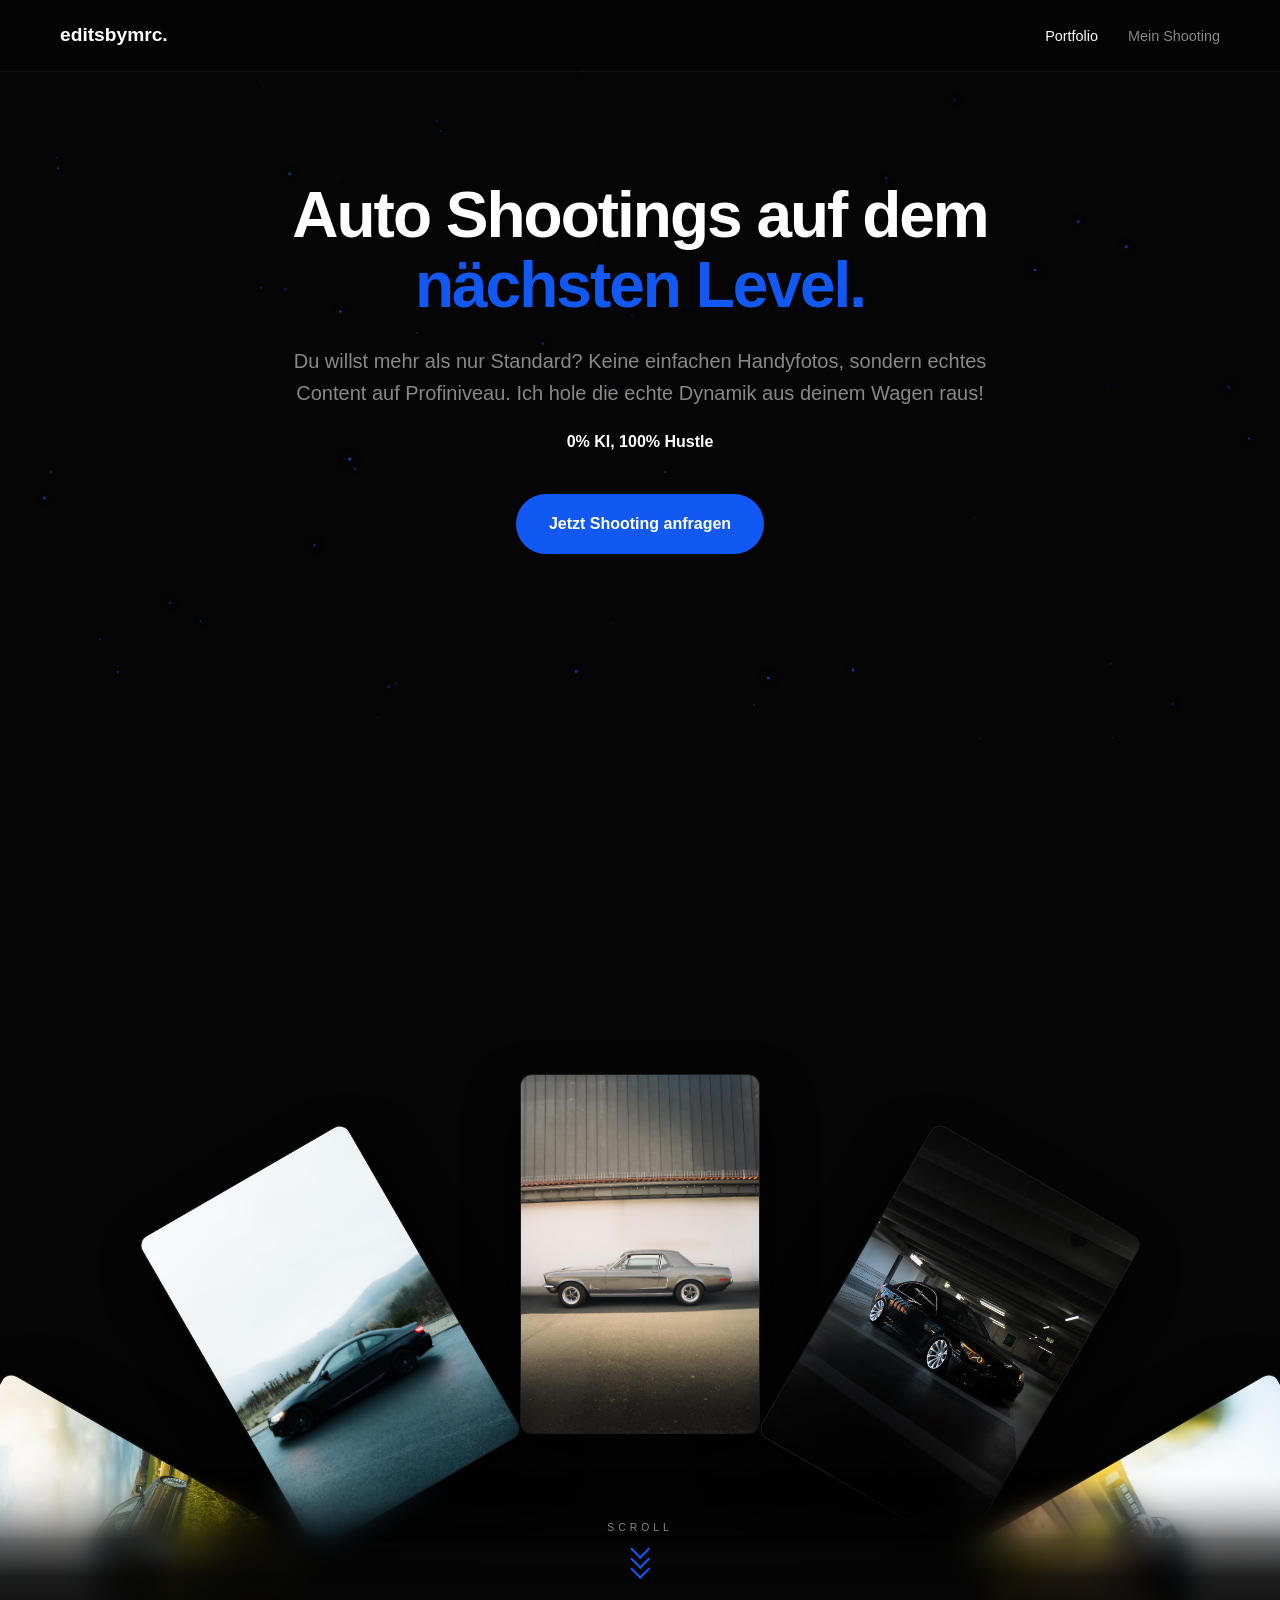
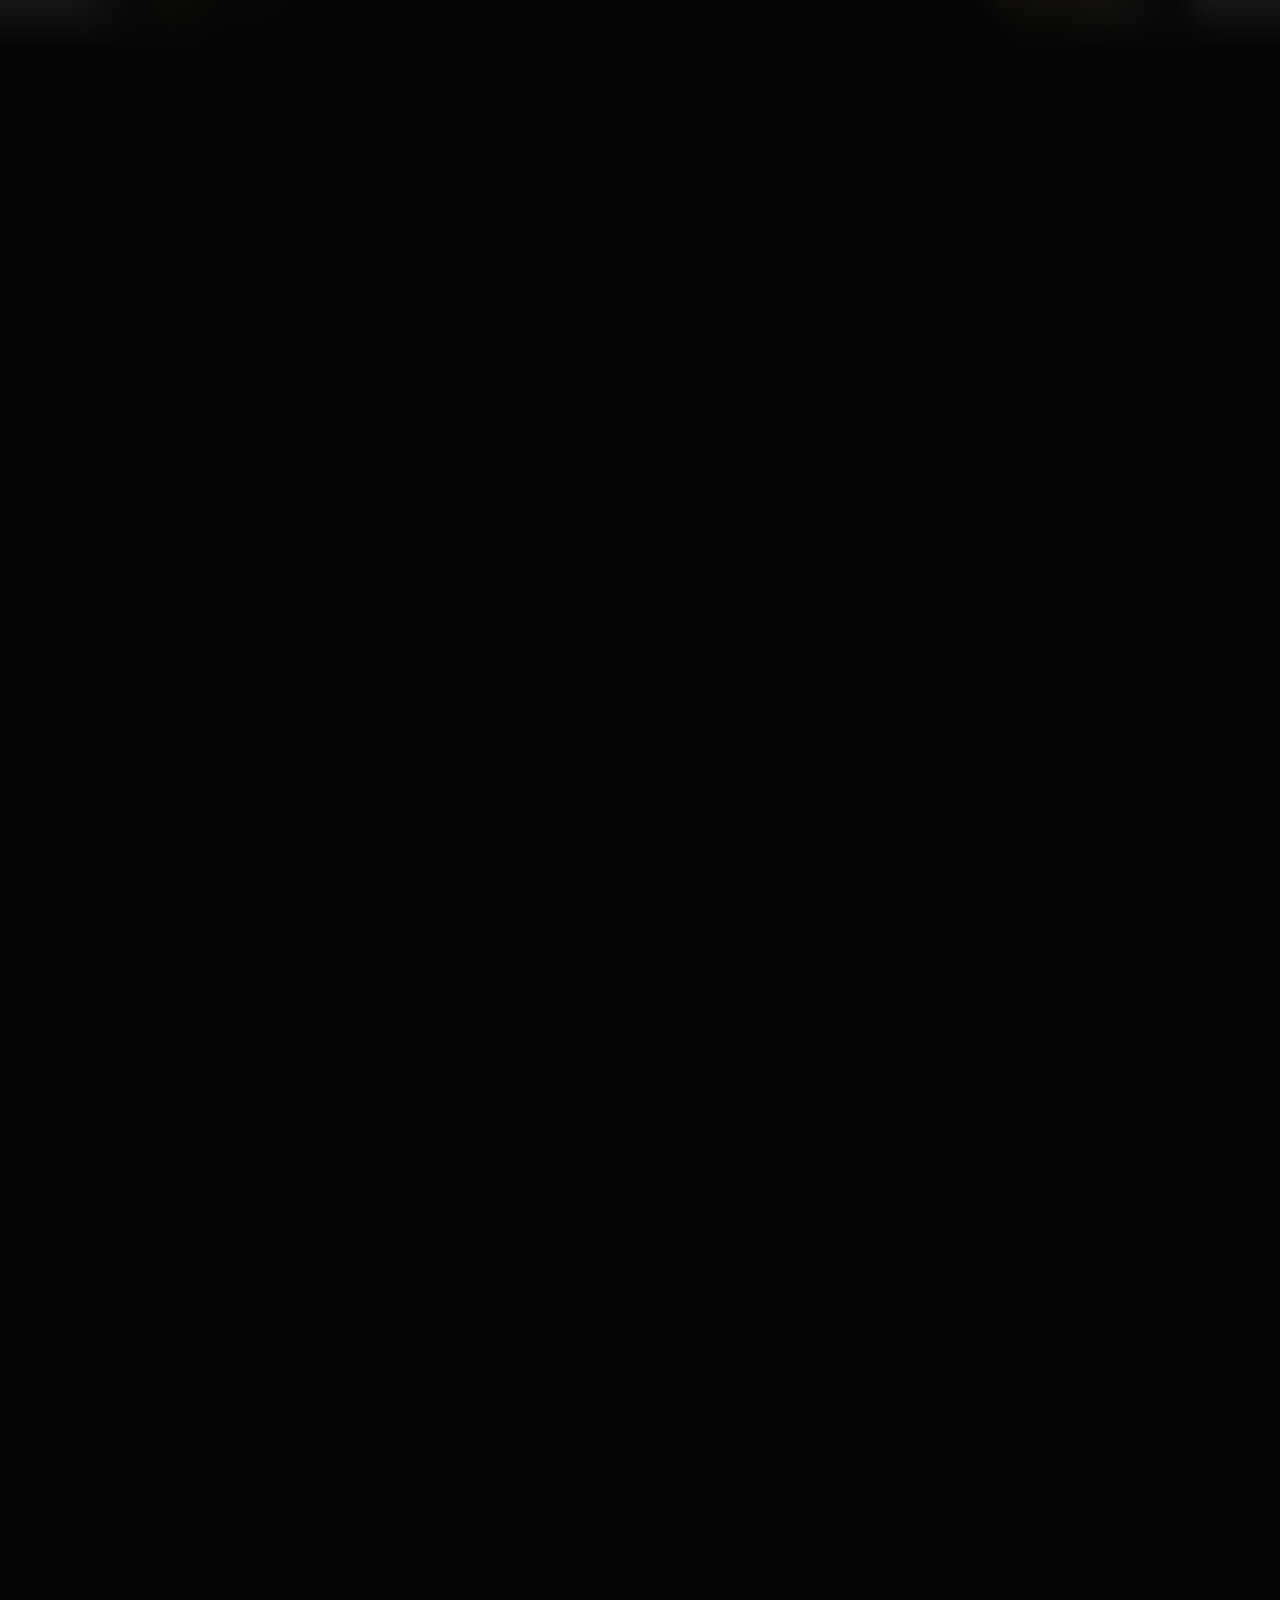
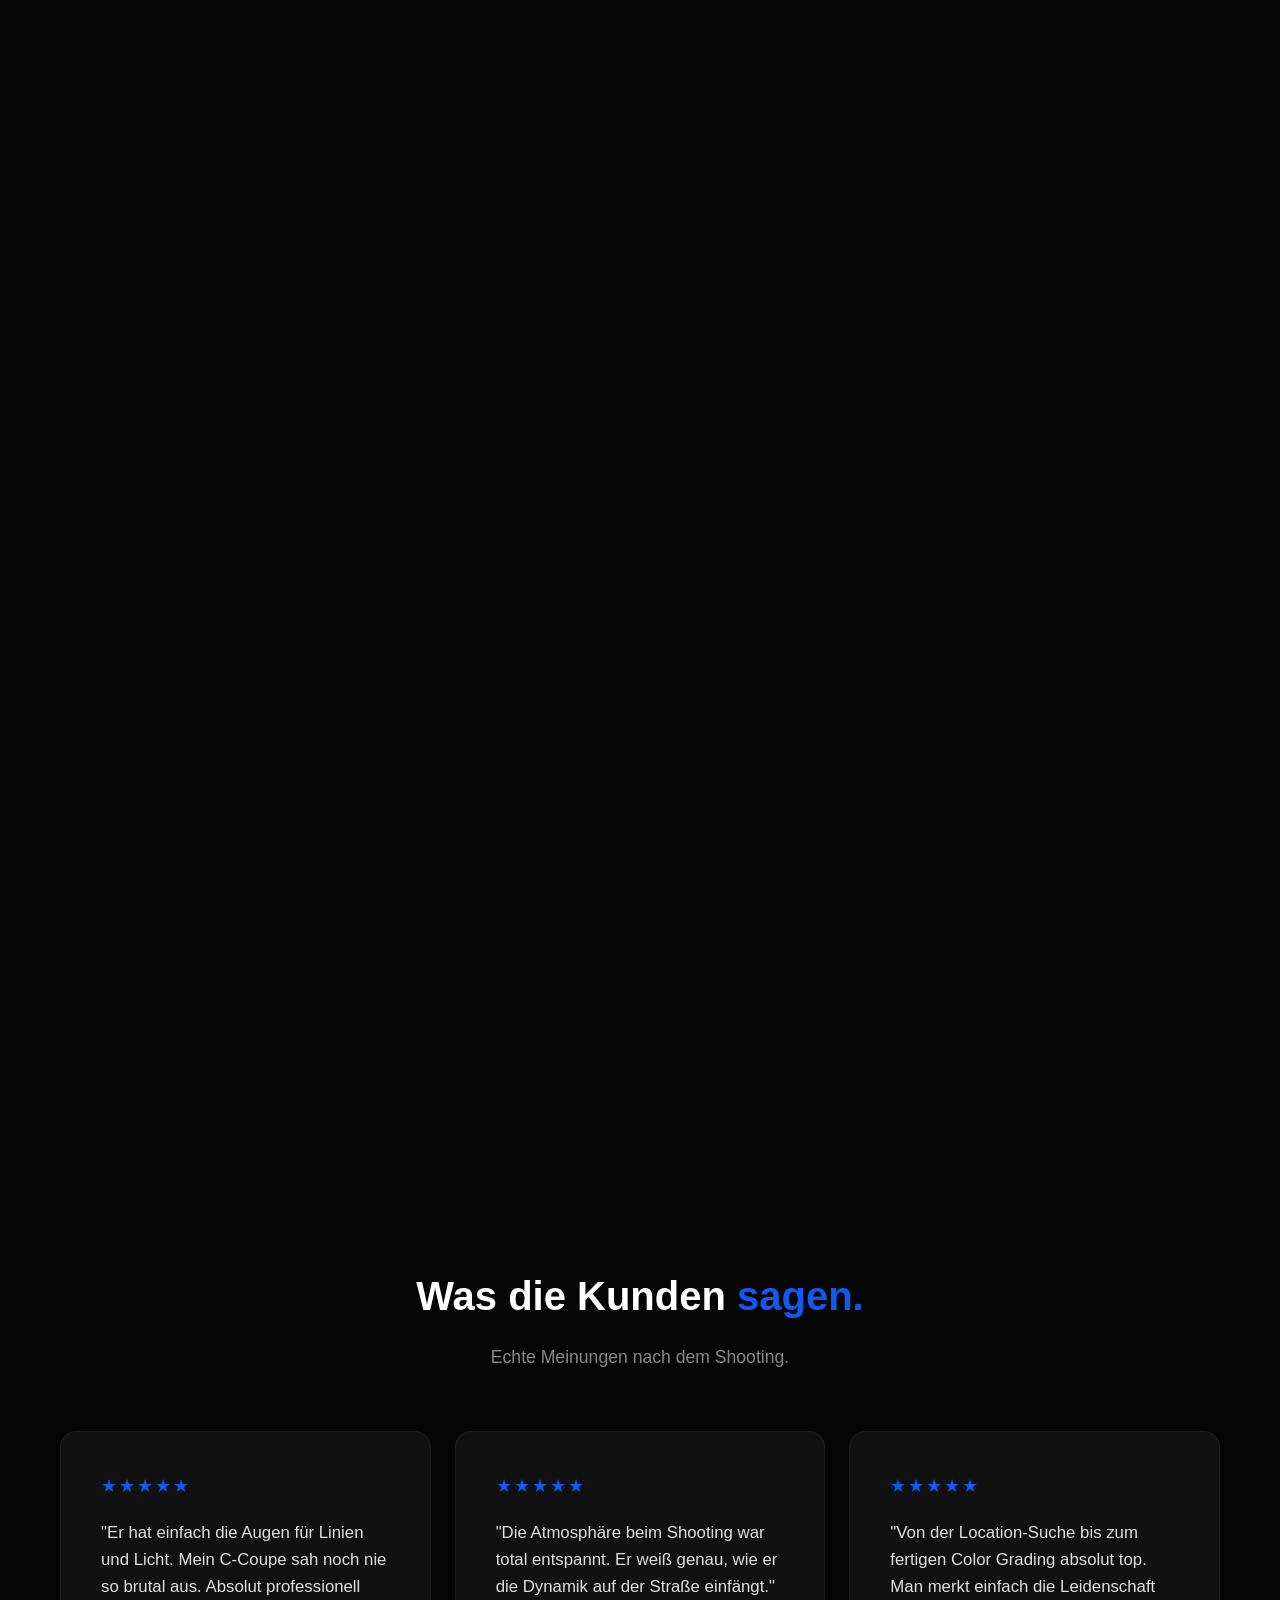
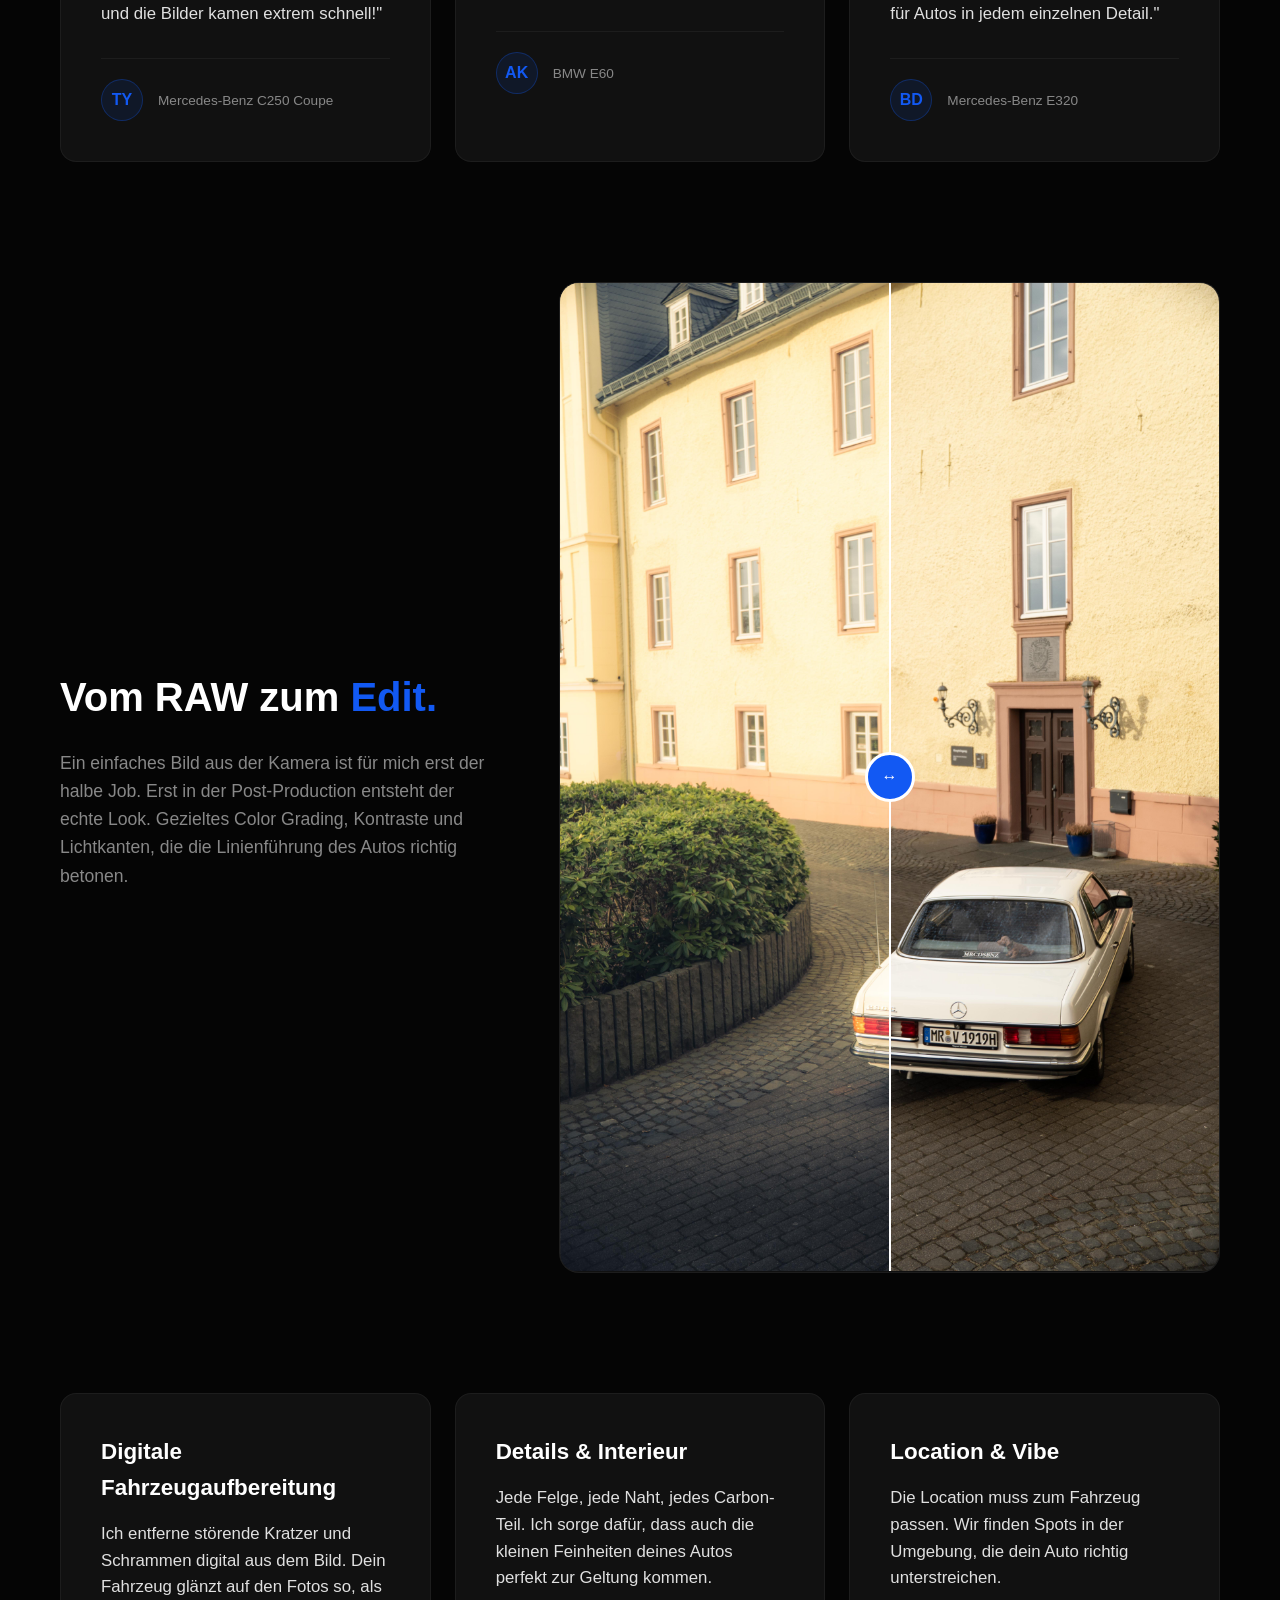
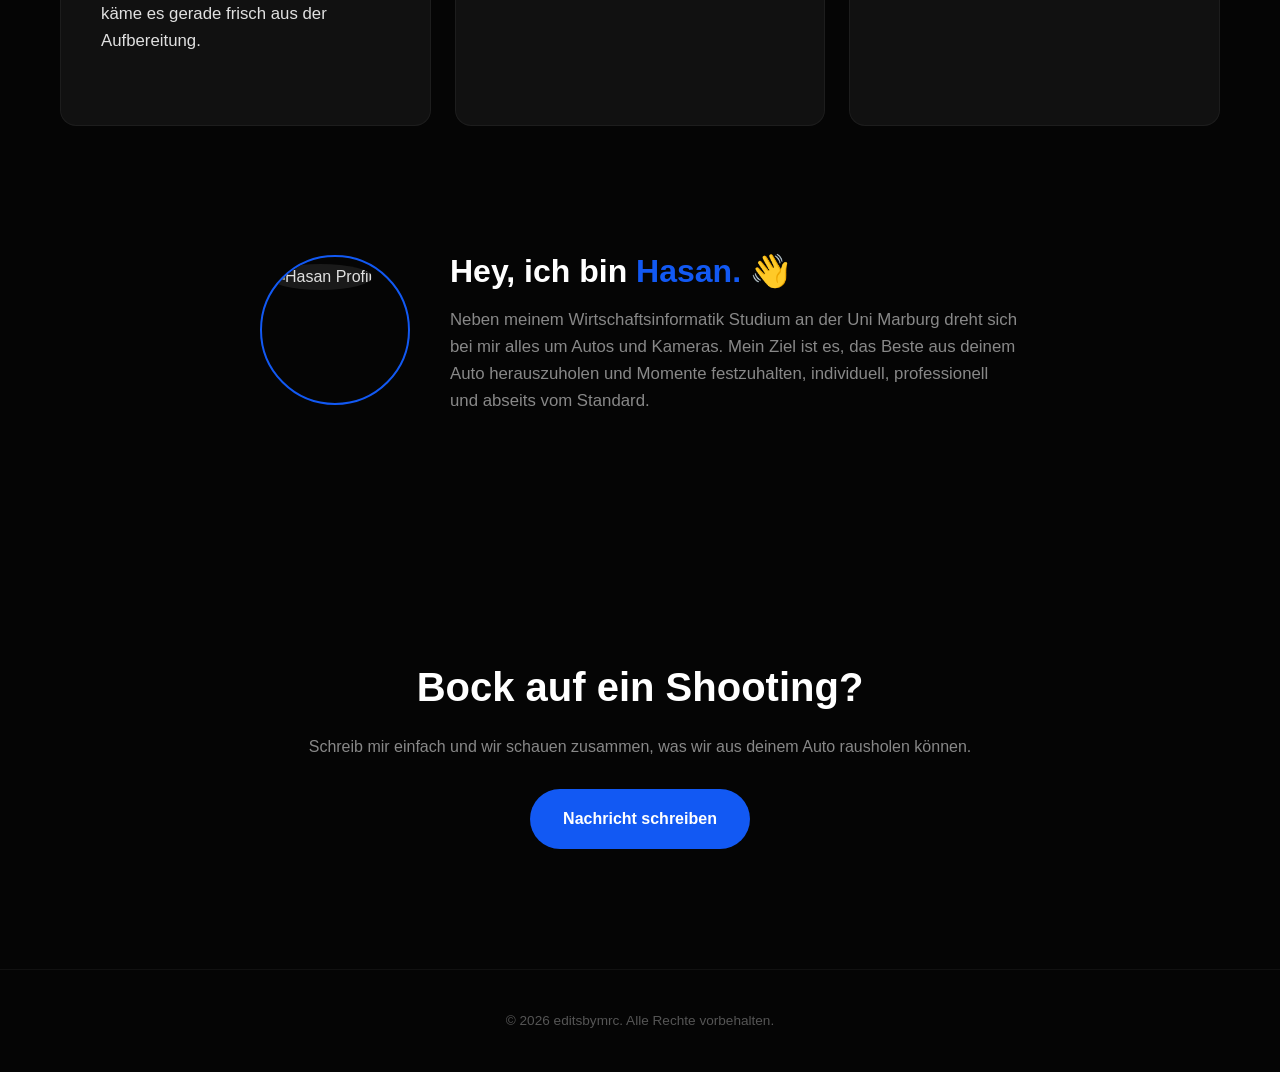
==== index.html @ c342ebf0 "Kleinere Verbesserungen im Index und erste grosse schritte im Privaten shooting" ====
<!DOCTYPE html>
<html lang="de">
<head>
    <meta charset="UTF-8">
    <meta name="viewport" content="width=device-width, initial-scale=1.0, maximum-scale=1.0, user-scalable=no">
    <title>editsbymrc. | Premium Auto Shootings</title>
    <link rel="stylesheet" href="css/style.css?v=2.2">
</head>

<body oncontextmenu="return false;">

<canvas id="particle-canvas"></canvas>

<header class="glass-nav">
    <div class="nav-container">
        <div class="logo">
            <h1>editsbymrc.</h1>
        </div>
        <nav>
            <ul>
                <li><a href="index.html" class="active">Portfolio</a></li>
                <li><a href="galerie.html">Mein Shooting</a></li>
            </ul>
        </nav>
    </div>
</header>

<main>
    <section class="hero framer-reveal">
        <h1 class="blur-reveal">Auto Shootings auf dem <span class="accent-text">nächsten Level.</span></h1>
        <p>Du willst mehr als nur Standard? Keine einfachen Handyfotos, sondern echtes Content auf Profiniveau. Ich hole die echte Dynamik aus deinem Wagen raus!</p>
        <span class="text-glow-pulse">0% KI, 100% Hustle</span>
        <div class="hero-buttons">
            <a href="mailto:hasanmeric2204@gmail.com" class="btn-primary">Jetzt Shooting anfragen</a>
        </div>
    </section>

    <section class="wheel-section">

        <div class="mobile-gallery-arrows">
            <button class="arrow-btn" id="scrollLeft" aria-label="Vorheriges Bild">&#10094;</button>
            <button class="arrow-btn" id="scrollRight" aria-label="Nächstes Bild">&#10095;</button>
        </div>

        <div class="wheel-sticky">

            <div class="scroll-indicator-arrows">
                <span class="scroll-text">Scroll</span>
                <div class="arrow-container">
                    <div class="scroll-arrow"></div>
                    <div class="scroll-arrow"></div>
                    <div class="scroll-arrow"></div>
                </div>
            </div>

            <div class="wheel-container" id="scroll-wheel">
                <div class="wheel-item" style="--i: 0;">
                    <div class="img-wrapper ratio-2-3"><img src="assets/img/DSC02975.jpg" alt="Bild 1"></div>
                </div>
                <div class="wheel-item" style="--i: 1;">
                    <div class="img-wrapper ratio-2-3"><img src="assets/img/IMG_2415.JPG" alt="Bild 2"></div>
                </div>
                <div class="wheel-item" style="--i: 2;">
                    <div class="img-wrapper ratio-2-3"><img src="assets/img/IMG_2416.JPG" alt="Bild 3"></div>
                </div>
                <div class="wheel-item" style="--i: 3;">
                    <div class="img-wrapper ratio-2-3"><img src="assets/img/IMG_2417.JPG" alt="Bild 4"></div>
                </div>
                <div class="wheel-item" style="--i: 4;">
                    <div class="img-wrapper ratio-2-3"><img src="assets/img/IMG_2420.JPG" alt="Bild 5"></div>
                </div>
                <div class="wheel-item" style="--i: 5;">
                    <div class="img-wrapper ratio-2-3"><img src="assets/img/IMG_2422.JPG" alt="Bild 6"></div>
                </div>

                <div class="wheel-item" style="--i: 6;">
                    <div class="img-wrapper ratio-2-3"><img src="assets/img/DSC01147.jpg" alt="Bild 7"></div>
                </div>
                <div class="wheel-item" style="--i: 7;">
                    <div class="img-wrapper ratio-2-3"><img src="assets/img/IMG_2415.JPG" alt="Bild 8"></div>
                </div>
                <div class="wheel-item" style="--i: 8;">
                    <div class="img-wrapper ratio-2-3"><img src="assets/img/IMG_2416.JPG" alt="Bild 9"></div>
                </div>
                <div class="wheel-item" style="--i: 9;">
                    <div class="img-wrapper ratio-2-3"><img src="assets/img/IMG_2417.JPG" alt="Bild 10"></div>
                </div>
                <div class="wheel-item" style="--i: 10;">
                    <div class="img-wrapper ratio-2-3"><img src="assets/img/IMG_2420.JPG" alt="Bild 11"></div>
                </div>
                <div class="wheel-item" style="--i: 11;">
                    <div class="img-wrapper ratio-2-3"><img src="assets/img/IMG_2422.JPG" alt="Bild 12"></div>
                </div>
            </div>

            <div class="wheel-blur-overlay"></div>

        </div>
    </section>

    <section class="testimonials-section">
        <div class="testimonials-container">
            <div class="testimonials-header framer-reveal">
                <h2>Was die Kunden <span class="accent-text">sagen.</span></h2>
                <p>Echte Meinungen nach dem Shooting.</p>
            </div>
            <div class="testimonials-grid">
                <div class="testimonial-card framer-reveal">
                    <div class="testimonial-stars">★★★★★</div>
                    <p class="testimonial-text">"Er hat einfach die Augen für Linien und Licht. Mein C-Coupe sah noch nie so brutal aus. Absolut professionell und die Bilder kamen extrem schnell!"</p>
                    <div class="testimonial-client">
                        <div class="client-avatar">TY</div>
                        <div class="client-info">
                            <span class="client-car">Mercedes-Benz C250 Coupe</span>
                        </div>
                    </div>
                </div>
                <div class="testimonial-card framer-reveal" style="transition-delay: 0.1s;">
                    <div class="testimonial-stars">★★★★★</div>
                    <p class="testimonial-text">"Die Atmosphäre beim Shooting war total entspannt. Er weiß genau, wie er die Dynamik auf der Straße einfängt."</p>
                    <div class="testimonial-client">
                        <div class="client-avatar">AK</div>
                        <div class="client-info">
                            <span class="client-car">BMW E60</span>
                        </div>
                    </div>
                </div>
                <div class="testimonial-card framer-reveal" style="transition-delay: 0.2s;">
                    <div class="testimonial-stars">★★★★★</div>
                    <p class="testimonial-text">"Von der Location-Suche bis zum fertigen Color Grading absolut top. Man merkt einfach die Leidenschaft für Autos in jedem einzelnen Detail."</p>
                    <div class="testimonial-client">
                        <div class="client-avatar">BD</div>
                        <div class="client-info">
                            <span class="client-car">Mercedes-Benz E320</span>
                        </div>
                    </div>
                </div>
            </div>
        </div>
    </section>

    <section class="showcase-section">
        <div class="showcase-container">
            <div class="showcase-row framer-reveal">
                <div class="showcase-text">
                    <h3>Vom RAW zum <span class="accent-text">Edit.</span></h3>
                    <p>Ein einfaches Bild aus der Kamera ist für mich erst der halbe Job. Erst in der Post-Production entsteht der echte Look. Gezieltes Color Grading, Kontraste und Lichtkanten, die die Linienführung des Autos richtig betonen.</p>
                </div>
                <div class="showcase-slider ratio-2-3">
                    <div class="before-after-wrapper">
                        <img src="assets/img/IMG_2419.JPG" alt="Vorher RAW" class="img-raw">
                        <img src="assets/img/IMG_2418.JPG" alt="Nachher Bearbeitet" class="img-edit">
                        <input type="range" min="0" max="100" value="50" class="slider-control">
                        <div class="slider-line"></div>
                        <div class="slider-button">↔</div>
                    </div>
                </div>
            </div>
        </div>
    </section>

    <section class="services-section">
        <div class="service-card framer-reveal">
            <h3>Digitale Fahrzeugaufbereitung</h3>
            <p>Ich entferne störende Kratzer und Schrammen digital aus dem Bild. Dein Fahrzeug glänzt auf den Fotos so, als käme es gerade frisch aus der Aufbereitung.</p>
        </div>
        <div class="service-card framer-reveal">
            <h3>Details & Interieur</h3>
            <p>Jede Felge, jede Naht, jedes Carbon-Teil. Ich sorge dafür, dass auch die kleinen Feinheiten deines Autos perfekt zur Geltung kommen.</p>
        </div>
        <div class="service-card framer-reveal">
            <h3>Location & Vibe</h3>
            <p>Die Location muss zum Fahrzeug passen. Wir finden Spots in der Umgebung, die dein Auto richtig unterstreichen.</p>
        </div>
    </section>

    <section class="about-section framer-reveal">
        <div class="about-img-wrapper">
            <img src="assets/img/FullSizeRender.jpg" alt="Hasan Profil" style="background-color: #1a1a1a;">
        </div>
        <div class="about-info">
            <h2>Hey, ich bin <span class="accent-text">Hasan.</span> 👋</h2>
            <p>Neben meinem Wirtschaftsinformatik Studium an der Uni Marburg dreht sich bei mir alles um Autos und Kameras. Mein Ziel ist es, das Beste aus deinem Auto herauszuholen und Momente festzuhalten, individuell, professionell und abseits vom Standard.</p>
        </div>
    </section>

    <section class="final-cta framer-reveal">
        <h2>Bock auf ein Shooting?</h2>
        <p>Schreib mir einfach und wir schauen zusammen, was wir aus deinem Auto rausholen können.</p>
        <a href="mailto:hasanmeric2204@gmail.com" class="btn-primary">Nachricht schreiben</a>
    </section>
</main>

<!-- === NEU: LIGHTBOX OVERLAY (Sicher platziert zwischen Main und Footer) === -->
<div id="lightbox" class="lightbox">
    <span class="lightbox-close">&times;</span>
    <img class="lightbox-content" id="lightbox-img">
</div>
<!-- === ENDE LIGHTBOX === -->

<footer>
    <p>&copy; 2026 editsbymrc. Alle Rechte vorbehalten.</p>
</footer>

<script>
    document.addEventListener("DOMContentLoaded", function() {
        const observer = new IntersectionObserver((entries) => {
            entries.forEach(entry => {
                if (entry.isIntersecting) {
                    entry.target.classList.add('framer-show');
                    observer.unobserve(entry.target);
                }
            });
        }, { threshold: 0.1, rootMargin: "0px 0px -50px 0px" });

        document.querySelectorAll('.framer-reveal').forEach((el) => {
            observer.observe(el);
        });
    });
</script>

<script>
    document.addEventListener("DOMContentLoaded", function() {
        const sliders = document.querySelectorAll('.before-after-wrapper');

        sliders.forEach(wrapper => {
            const sliderControl = wrapper.querySelector('.slider-control');
            const imgEdit = wrapper.querySelector('.img-edit');
            const line = wrapper.querySelector('.slider-line');
            const button = wrapper.querySelector('.slider-button');

            sliderControl.addEventListener('input', (e) => {
                const sliderValue = e.target.value;
                imgEdit.style.clipPath = `polygon(0 0, ${sliderValue}% 0, ${sliderValue}% 100%, 0 100%)`;
                line.style.left = `${sliderValue}%`;
                button.style.left = `${sliderValue}%`;
            });
        });
    });
</script>

<script>
    document.addEventListener("DOMContentLoaded", function() {
        const blurText = document.querySelector('.blur-reveal');

        if (blurText) {
            const makeSharp = () => {
                blurText.classList.add('focused');
            };

            window.addEventListener('mousemove', makeSharp, { once: true });
            window.addEventListener('touchstart', makeSharp, { once: true });
            window.addEventListener('scroll', makeSharp, { once: true });
        }
    });
</script>

<script>
    document.addEventListener("DOMContentLoaded", function() {
        const wheelSection = document.querySelector('.wheel-section');
        const wheel = document.getElementById('scroll-wheel');

        if (wheelSection && wheel) {
            window.addEventListener('scroll', () => {
                const rect = wheelSection.getBoundingClientRect();
                const viewHeight = window.innerHeight;

                const startOffset = viewHeight * 0.5;
                const totalScroll = rect.height - viewHeight + startOffset;

                let progress = (startOffset - rect.top) / totalScroll;
                progress = Math.max(0, Math.min(1, progress));

                const angle = 0 - (progress * 120);

                wheel.style.transform = `rotate(${angle}deg)`;
            });
        }
    });
</script>

<script>
    document.addEventListener("DOMContentLoaded", function() {
        const scrollLeftBtn = document.getElementById('scrollLeft');
        const scrollRightBtn = document.getElementById('scrollRight');
        const wheelSlider = document.getElementById('scroll-wheel');

        if (scrollLeftBtn && scrollRightBtn && wheelSlider) {
            scrollLeftBtn.addEventListener('click', () => {
                wheelSlider.scrollBy({ left: -(window.innerWidth * 0.85), behavior: 'smooth' });
            });

            scrollRightBtn.addEventListener('click', () => {
                wheelSlider.scrollBy({ left: window.innerWidth * 0.85, behavior: 'smooth' });
            });
        }
    });
</script>

<script>
    // --- ANIMIERTER PARTIKEL-HINTERGRUND (ELEGANT & PULSIEREND) ---
    document.addEventListener("DOMContentLoaded", function() {
        const canvas = document.getElementById('particle-canvas');
        if (!canvas) return;
        const ctx = canvas.getContext('2d');

        let particlesArray = [];

        function setCanvasSize() {
            canvas.width = window.innerWidth;
            canvas.height = window.innerHeight;
        }
        setCanvasSize();

        class Particle {
            constructor() {
                this.x = Math.random() * canvas.width;
                this.y = Math.random() * canvas.height;
                this.size = Math.random() * 1.2 + 0.3;
                this.speedX = Math.random() * 0.3 - 0.15;
                this.speedY = Math.random() * 0.3 - 0.15;
                this.angle = Math.random() * Math.PI * 2;
                this.pulseSpeed = Math.random() * 0.015 + 0.005;
                this.opacity = 0;
            }

            update() {
                this.x += this.speedX;
                this.y += this.speedY;

                if (this.x < 0) this.x = canvas.width;
                if (this.x > canvas.width) this.x = 0;
                if (this.y < 0) this.y = canvas.height;
                if (this.y > canvas.height) this.y = 0;

                this.angle += this.pulseSpeed;
                this.opacity = (Math.sin(this.angle) * 0.35) + 0.45;
            }

            draw() {
                ctx.beginPath();
                ctx.arc(this.x, this.y, this.size, 0, Math.PI * 2);
                ctx.fillStyle = `rgba(18, 89, 243, ${this.opacity})`;
                ctx.shadowBlur = 15 * this.opacity;
                ctx.shadowColor = `rgba(18, 89, 243, ${this.opacity})`;
                ctx.fill();
            }
        }

        function init() {
            particlesArray = [];
            let numberOfParticles = (canvas.width * canvas.height) / 12000;

            for (let i = 0; i < numberOfParticles; i++) {
                particlesArray.push(new Particle());
            }
        }

        function animate() {
            ctx.clearRect(0, 0, canvas.width, canvas.height);

            for (let i = 0; i < particlesArray.length; i++) {
                particlesArray[i].update();
                particlesArray[i].draw();
            }
            requestAnimationFrame(animate);
        }

        init();
        animate();

        window.addEventListener('resize', () => {
            setCanvasSize();
            init();
        });
    });
</script>
<script>
    // --- LIGHTBOX FUNKTION ---
    document.addEventListener("DOMContentLoaded", function() {
        const lightbox = document.getElementById('lightbox');
        const lightboxImg = document.getElementById('lightbox-img');
        const closeBtn = document.querySelector('.lightbox-close');
        const galleryImages = document.querySelectorAll('.wheel-item img');

        // Klick auf ein Bild im Karussell
        galleryImages.forEach(img => {
            img.addEventListener('click', function() {
                lightboxImg.src = this.src; // Zieht sich das jeweilige Bild
                lightbox.classList.add('active'); // Öffnet das Overlay
            });
        });

        // Schließen durch Klick auf das "X"
        closeBtn.addEventListener('click', function() {
            lightbox.classList.remove('active');
        });

        // Schließen durch Klick irgendwo daneben in den Hintergrund
        lightbox.addEventListener('click', function(e) {
            if (e.target !== lightboxImg) {
                lightbox.classList.remove('active');
            }
        });
    });
</script>
</body>
</html>
---- css/style.css ----
/* =========================================
   EDITSBYMRC - MASTER CSS (CLEAN & FIXED)
   ========================================= */

/* =========================================
   PARTIKEL HINTERGRUND FIX
   ========================================= */
#particle-canvas {
    position: fixed !important;
    top: 0 !important;
    left: 0 !important;
    width: 100vw !important;
    height: 100vh !important;
    z-index: -999 !important;
    pointer-events: none !important;
    display: block !important;
    margin: 0 !important;
    padding: 0 !important;
}

/* --- OVERFLOW-FIX (Rettet das Sticky-Scroll-Rad) --- */
html {
    width: 100vw;
    max-width: 100%;
}

body {
    background-color: #050505;
    color: #e0e0e0;
    line-height: 1.6;
    overflow-x: hidden;
}

/* --- RESET & BASIS --- */
* {
    margin: 0;
    padding: 0;
    box-sizing: border-box;
    font-family: -apple-system, BlinkMacSystemFont, "Segoe UI", Roboto, Helvetica, Arial, sans-serif;
}

/* --- BILDERSCHUTZ --- */
img {
    -webkit-touch-callout: none;
    -webkit-user-select: none;
    -moz-user-select: none;
    -ms-user-select: none;
    user-select: none;
    -webkit-user-drag: none;
    pointer-events: auto;
}

/* --- HILFSKLASSEN --- */
.ratio-2-3 { aspect-ratio: 2 / 3; }
.ratio-3-2 { aspect-ratio: 3 / 2; }

/* --- NAVIGATION --- */
.glass-nav {
    position: fixed;
    top: 0;
    width: 100%;
    background: rgba(5, 5, 5, 0.7);
    backdrop-filter: blur(16px);
    -webkit-backdrop-filter: blur(16px);
    border-bottom: 1px solid rgba(255, 255, 255, 0.05);
    z-index: 1000;
}

.nav-container {
    max-width: 1200px;
    margin: 0 auto;
    padding: 20px;
    display: flex;
    justify-content: space-between;
    align-items: center;
}

.logo h1 { font-size: 1.2rem; font-weight: 700; color: #fff; }
nav ul { list-style: none; display: flex; gap: 30px; }
nav a { color: #888; text-decoration: none; font-size: 0.9rem; font-weight: 500; transition: color 0.3s ease; }
nav a:hover, nav a.active { color: #fff; }

/* --- HERO SECTION --- */
.hero {
    padding: 180px 20px 100px 20px;
    text-align: center;
    max-width: 800px;
    margin: 0 auto;
}

.hero h1 { font-size: 4rem; font-weight: 800; letter-spacing: -2px; line-height: 1.1; margin-bottom: 24px; color: #ffffff; }
.accent-text { color: #1259f3; }
.hero p { font-size: 1.25rem; color: #888; margin-bottom: 20px; }

/* --- TEXT ANIMATION: BREATHING GLOW --- */
.text-glow-pulse {
    display: block;
    margin-bottom: 40px;
    color: #ffffff;
    font-weight: bold;
    animation: neonPulse 5.0s ease-in-out infinite alternate;
}

@keyframes neonPulse {
    from { text-shadow: 0 0 19px #1259F3, 0 0 38px #1259F3; }
    to { text-shadow: 0 0 75px #1259F3, 0 0 113px #1259F3; }
}

/* --- BUTTON VARIANTE 2: RADAR PULSE --- */
.btn-primary {
    display: inline-block;
    background-color: #1259f3;
    color: #ffffff;
    padding: 16px 32px;
    border-radius: 30px;
    text-decoration: none;
    font-weight: 600;
    font-size: 1rem;
    transition: all 0.3s cubic-bezier(0.16, 1, 0.3, 1);
    border: 1px solid transparent;
    animation: buttonPulse 2s infinite;
}

.btn-primary:hover {
    background-color: #0d46c4;
    transform: translateY(-3px);
    animation: none;
    box-shadow: 0 10px 30px rgba(18, 89, 243, 0.6);
}

@keyframes buttonPulse {
    0% { box-shadow: 0 0 0 0 rgba(18, 89, 243, 0.7); }
    70% { box-shadow: 0 0 0 15px rgba(18, 89, 243, 0); }
    100% { box-shadow: 0 0 0 0 rgba(18, 89, 243, 0); }
}

/* --- CINEMATIC BLUR REVEAL --- */
.blur-reveal {
    filter: blur(12px);
    opacity: 0.7;
    transition: filter 1.5s cubic-bezier(0.16, 1, 0.3, 1), opacity 1.5s ease;
    cursor: pointer;
}
.blur-reveal.focused { filter: blur(0px); opacity: 1; }

/* =========================================
   SCROLL-WHEEL GALERIE (Desktop)
   ========================================= */
.wheel-section { height: 400vh; margin-top: 10vh; position: relative; }

/* Die Hintergrundfarbe ist wieder #050505, damit es exakt wie vorher aussieht */
.wheel-sticky { position: sticky; top: 0; height: 100vh; width: 100%; overflow: hidden; background-color: #050505; }
.wheel-container {
    position: absolute; bottom: -68vw; left: 50%; width: 100vw; height: 100vw;
    margin-left: -50vw; border-radius: 50%; transition: transform 0.1s linear;
}

.wheel-item {
    position: absolute; top: -160px; left: 50%; width: 240px; margin-left: -120px;
    transform-origin: center calc(50vw + 160px); transform: rotate(calc(var(--i) * 30deg));
}

.wheel-item .img-wrapper {
    border-radius: 12px; overflow: hidden; border: 1px solid rgba(255, 255, 255, 0.05);
    background: #111; box-shadow: 0 25px 50px rgba(0,0,0,0.7); transition: transform 0.4s ease;
    width: 100%;
    aspect-ratio: 2 / 3;
}

.wheel-item img { width: 100%; height: 100%; object-fit: cover; display: block; }
.wheel-item:hover .img-wrapper { transform: scale(1.05) translateY(-15px); border-color: #1259f3; }

.wheel-blur-overlay {
    position: absolute; bottom: -5px; left: 0; width: 100%; height: 20vh;
    background: linear-gradient(to bottom, rgba(5,5,5,0) 0%, rgba(5,5,5,0.9) 60%, rgba(5,5,5,1) 100%);
    backdrop-filter: blur(12px); -webkit-backdrop-filter: blur(12px);
    mask-image: linear-gradient(to bottom, rgba(0,0,0,0) 0%, rgba(0,0,0,1) 40%);
    -webkit-mask-image: -webkit-linear-gradient(top, rgba(0,0,0,0) 0%, rgba(0,0,0,1) 40%);
    z-index: 10; pointer-events: none;
}

/* --- SCROLL INDIKATOR: ATMENDE BLAUE PFEILE --- */
.scroll-indicator-arrows {
    position: absolute;
    bottom: 8vh;
    left: 50%;
    transform: translateX(-50%);
    z-index: 20;
    display: flex;
    flex-direction: column;
    align-items: center;
    pointer-events: none;
}

.scroll-indicator-arrows .scroll-text {
    color: #888;
    font-size: 0.65rem;
    letter-spacing: 4px;
    text-transform: uppercase;
    margin-bottom: 5px;
}

.scroll-indicator-arrows .arrow-container {
    display: flex;
    flex-direction: column;
    align-items: center;
}

/* Die blauen Pfeilspitzen */
.scroll-arrow {
    width: 14px;
    height: 14px;
    border-right: 2px solid #1259f3;
    border-bottom: 2px solid #1259f3;
    transform: rotate(45deg);
    margin-bottom: -4px;
    animation: arrowPulse 1.5s infinite;
}

/* Lässt sie nacheinander wie einen Wasserfall aufleuchten */
.scroll-arrow:nth-child(1) { animation-delay: 0s; }
.scroll-arrow:nth-child(2) { animation-delay: 0.15s; }
.scroll-arrow:nth-child(3) { animation-delay: 0.3s; }

@keyframes arrowPulse {
    0% { opacity: 0; transform: rotate(45deg) translate(-5px, -5px); }
    50% { opacity: 1; filter: drop-shadow(0 0 8px #1259f3); } /* Der blaue Glow */
    100% { opacity: 0; transform: rotate(45deg) translate(5px, 5px); }
}

/* PFEILE FÜR DESKTOP VERSTECKEN */
.mobile-gallery-arrows { display: none; }

/* --- KUNDENBEWERTUNGEN & SERVICES --- */
.testimonials-section, .showcase-section, .services-section { max-width: 1200px; margin: 120px auto; padding: 0 20px; }
.testimonials-header { text-align: center; margin-bottom: 60px; }
.testimonials-header h2 { font-size: 2.5rem; color: #fff; margin-bottom: 15px; }
.testimonials-header p { color: #888; font-size: 1.1rem; }
.testimonials-grid, .services-section { display: grid; grid-template-columns: repeat(3, 1fr); gap: 24px; }
.testimonial-card, .service-card { background: #111; border: 1px solid rgba(255, 255, 255, 0.05); border-radius: 16px; padding: 40px; transition: all 0.4s ease; }
.testimonial-card:hover, .service-card:hover { border-color: #1259f3; transform: translateY(-5px); }
.testimonial-stars { color: #1259f3; font-size: 1.1rem; margin-bottom: 20px; letter-spacing: 2px; }
.testimonial-text, .service-card p { color: #e0e0e0; font-size: 1.05rem; line-height: 1.6; margin-bottom: 30px; }
.service-card h3 { color: #fff; font-size: 1.4rem; margin-bottom: 15px; }
.testimonial-client { display: flex; align-items: center; gap: 15px; border-top: 1px solid rgba(255, 255, 255, 0.05); padding-top: 20px; }
.client-avatar { width: 42px; height: 42px; background: rgba(18, 89, 243, 0.1); border: 1px solid rgba(18, 89, 243, 0.3); color: #1259f3; border-radius: 50%; display: flex; align-items: center; justify-content: center; font-weight: 700; }
.client-info { display: flex; flex-direction: column; }
.client-name { color: #fff; font-weight: 600; font-size: 0.95rem; }
.client-car { color: #888; font-size: 0.85rem; margin-top: 2px; }

/* =========================================
   FIX FÜR DEN SLIDER
   ========================================= */
.showcase-row { display: flex; align-items: center; gap: 60px; }
.showcase-row:nth-child(even) { flex-direction: row-reverse; }
.showcase-text { flex: 1; }
.showcase-text h3 { font-size: 2.5rem; margin-bottom: 20px; color: #fff; }
.showcase-text p { color: #888; font-size: 1.1rem; }

.showcase-slider {
    flex: 1.5; position: relative; border-radius: 20px; overflow: hidden;
    background: #111; border: 1px solid rgba(255, 255, 255, 0.05);
    height: auto;
}

.before-after-wrapper { position: relative; width: 100%; height: auto; }

.img-raw {
    position: relative;
    display: block;
    width: 100%;
    height: auto;
    pointer-events: none;
}

.img-edit {
    position: absolute; top: 0; left: 0; width: 100%; height: 100%;
    object-fit: cover; pointer-events: none; z-index: 2;
    clip-path: polygon(0 0, 50% 0, 50% 100%, 0 100%);
}

.slider-control { position: absolute; top: 0; left: 0; width: 100%; height: 100%; z-index: 10; opacity: 0; cursor: ew-resize; }
.slider-line { position: absolute; top: 0; left: 50%; width: 2px; height: 100%; background: white; z-index: 3; transform: translateX(-50%); }
.slider-button { position: absolute; top: 50%; left: 50%; width: 50px; height: 50px; background: #1259f3; border-radius: 50%; display: flex; justify-content: center; align-items: center; z-index: 4; transform: translate(-50%, -50%); border: 3px solid white; color: white; font-weight: bold; animation: buttonPulse 3s infinite}

/* --- ABOUT & FINAL CTA --- */
.about-section { display: flex; align-items: center; max-width: 800px; margin: 120px auto; gap: 40px; padding: 0 20px; }
.about-img-wrapper { width: 150px; height: 150px; border-radius: 50%; border: 2px solid #1259f3; overflow: hidden; flex-shrink: 0; padding: 7px; background-color: #050505; }
.about-img-wrapper img { width: 100%; height: 100%; object-fit: cover; border-radius: 50%; }
.about-info h2 { font-size: 2rem; color: #fff; margin-bottom: 10px; }
.about-info p { color: #888; font-size: 1.05rem; }

.final-cta {
    text-align: center;
    padding: 120px 20px;
    background: transparent;
}
.final-cta h2 { font-size: 2.5rem; color: #fff; margin-bottom: 15px; }
.final-cta p { color: #888; margin-bottom: 30px; }

footer { padding: 40px; text-align: center; border-top: 1px solid rgba(255, 255, 255, 0.05); color: #555; font-size: 0.85rem; }

/* =========================================
   KUNDEN-GALERIE (Für die privaten Seiten)
   ========================================= */
.client-hero {
    padding: 160px 20px 80px 20px;
    text-align: center;
    max-width: 800px;
    margin: 0 auto;
}

.client-hero h1 {
    font-size: 3.5rem;
    font-weight: 800;
    letter-spacing: -1px;
    line-height: 1.1;
    margin-bottom: 15px;
    color: #ffffff;
}

.client-hero p {
    font-size: 1.1rem;
    color: #888;
}

.client-gallery-grid {
    max-width: 1400px;
    margin: 0 auto 100px auto;
    padding: 0 20px;
    display: grid;
    /* Macht das Raster automatisch responsiv! */
    grid-template-columns: repeat(auto-fill, minmax(320px, 1fr));
    gap: 20px;
}

.client-gallery-grid .gallery-item {
    width: 100%;
    border-radius: 12px;
    overflow: hidden;
    background: #111;
    border: 1px solid rgba(255, 255, 255, 0.05);
    cursor: pointer;
    transition: transform 0.4s ease, box-shadow 0.4s ease, border-color 0.4s ease;
}

.client-gallery-grid .gallery-item img {
    width: 100%;
    height: 100%;
    object-fit: cover;
    display: block;
    aspect-ratio: 3 / 2; /* Einheitliches Querformat für alle Bilder */
    transition: transform 0.5s ease;
}

.client-gallery-grid .gallery-item:hover {
    transform: translateY(-5px);
    box-shadow: 0 15px 35px rgba(0,0,0,0.6);
    border-color: #1259f3;
}

.client-gallery-grid .gallery-item:hover img {
    transform: scale(1.03);
}

.download-cta-section {
    max-width: 800px;
    margin: 0 auto 100px auto;
    padding: 60px 30px;
    text-align: center;
    background: rgba(17, 17, 17, 0.7);
    backdrop-filter: blur(10px);
    -webkit-backdrop-filter: blur(10px);
    border-radius: 16px;
    border: 1px solid rgba(255, 255, 255, 0.05);
    box-shadow: 0 20px 40px rgba(0,0,0,0.5);
}

/* =========================================
   RESPONSIVE (Mobil - Premium App Vibe)
   ========================================= */
@media (max-width: 900px) {
    .nav-container { flex-direction: column; gap: 15px; padding: 15px; }
    nav ul { gap: 20px; }
    .hero { padding: 140px 20px 60px 20px; }
    .hero h1 { font-size: 2.2rem; }
    .hero p { font-size: 1rem; margin-bottom: 30px; }

    /* === Horizontal Swipe Carousel fürs Handy === */
    .wheel-blur-overlay { display: none; }
    .wheel-section { height: auto; padding: 40px 0; margin: 40px 0; overflow: hidden; position: relative; }
    .wheel-sticky { position: relative; height: auto; overflow: visible; background-color: transparent; }

    .wheel-container {
        position: relative; width: 100%; height: auto; bottom: auto; left: auto; margin: 0;
        transform: none !important; border: none; display: flex; flex-direction: row; gap: 15px;
        overflow-x: auto; scroll-snap-type: x mandatory; padding: 0 20px;
        -webkit-overflow-scrolling: touch; scrollbar-width: none; scroll-behavior: smooth;
    }
    .wheel-container::-webkit-scrollbar { display: none; }

    /* === BILDER-FIX FÜR MOBILE === */
    .wheel-item {
        position: relative !important;
        width: 85%;
        max-width: 320px !important;
        flex-shrink: 0;
        left: auto !important;
        margin: 0 !important;
        top: 0 !important;
        padding: 0 !important;
        transform: none !important;
        scroll-snap-align: center;
        vertical-align: top;
        display: block;
    }

    .wheel-container { border-radius: 0 !important; clip-path: none !important; }

    .wheel-item .img-wrapper, .wheel-item img {
        border-radius: 16px !important;
        border: 1px solid rgba(255, 255, 255, 0.05) !important;
        box-shadow: 0 10px 30px rgba(0,0,0,0.5) !important;
        aspect-ratio: 2 / 3;
        height: auto !important;
    }

    .wheel-section, .wheel-sticky, .wheel-container { overflow: visible !important; overflow-x: auto !important; }

    /* === PFEIL-NAVIGATION === */
    .mobile-gallery-arrows {
        display: flex; justify-content: space-between; position: absolute; top: 50%; left: 0;
        width: 100%; transform: translateY(-50%); z-index: 50; pointer-events: none; padding: 0 10px;
    }
    .arrow-btn {
        pointer-events: auto; background: rgba(18, 89, 243, 0.85); color: white; border: none;
        width: 45px; height: 45px; border-radius: 50%; font-size: 1.5rem; display: flex;
        align-items: center; justify-content: center; box-shadow: 0 4px 15px rgba(0,0,0,0.6);
        transition: transform 0.2s ease, background 0.2s ease; backdrop-filter: blur(5px); -webkit-backdrop-filter: blur(5px);
    }
    .arrow-btn:active { transform: scale(0.9); background: #0d46c4; }

    /* NEU: Scroll-Pfeile auf dem Handy verstecken */
    .scroll-indicator-arrows { display: none !important; }

    /* === FIX FÜR BEWERTUNGEN & SERVICES === */
    .testimonials-grid, .services-section { display: flex !important; flex-direction: column !important; width: 100% !important; gap: 20px !important; padding: 0 !important; }
    .testimonial-card, .service-card { width: 100% !important; max-width: 100vw !important; padding: 30px 25px !important; margin: 0 !important; box-sizing: border-box !important; }
    .testimonials-section, .showcase-section, .about-section { width: 100% !important; max-width: 100vw !important; padding: 0 20px !important; margin-left: auto !important; margin-right: auto !important; box-sizing: border-box !important; overflow-x: hidden !important; }
    .testimonial-client { flex-wrap: wrap !important; }
} /* <--- HIER ENDET DER HANDY-BEREICH! ALLES DANACH GILT WIEDER FÜR ALLE! ---> */

/* =========================================
   LIGHTBOX (Bilder groß anzeigen)
   ========================================= */
.lightbox {
    display: none;
    position: fixed;
    z-index: 2000;
    top: 0;
    left: 0;
    width: 100vw;
    height: 100vh;
    background-color: rgba(5, 5, 5, 0.95);
    backdrop-filter: blur(10px);
    -webkit-backdrop-filter: blur(10px);
    justify-content: center;
    align-items: center;
}

.lightbox.active {
    display: flex;
}

.lightbox-content {
    max-width: 90%;
    max-height: 90vh;
    border-radius: 8px;
    box-shadow: 0 0 50px rgba(0,0,0,0.8);
    object-fit: contain;
    animation: zoomIn 0.3s ease;
}

.lightbox-close {
    position: absolute;
    top: 30px;
    right: 40px;
    color: #888;
    font-size: 45px;
    font-weight: 300;
    cursor: pointer;
    transition: color 0.3s;
}

.lightbox-close:hover {
    color: #1259f3;
}

@keyframes zoomIn {
    from { transform: scale(0.95); opacity: 0; }
    to { transform: scale(1); opacity: 1; }
}

/* Zeigt dem User in der Galerie, dass er klicken kann */
.wheel-item img {
    cursor: pointer;
}
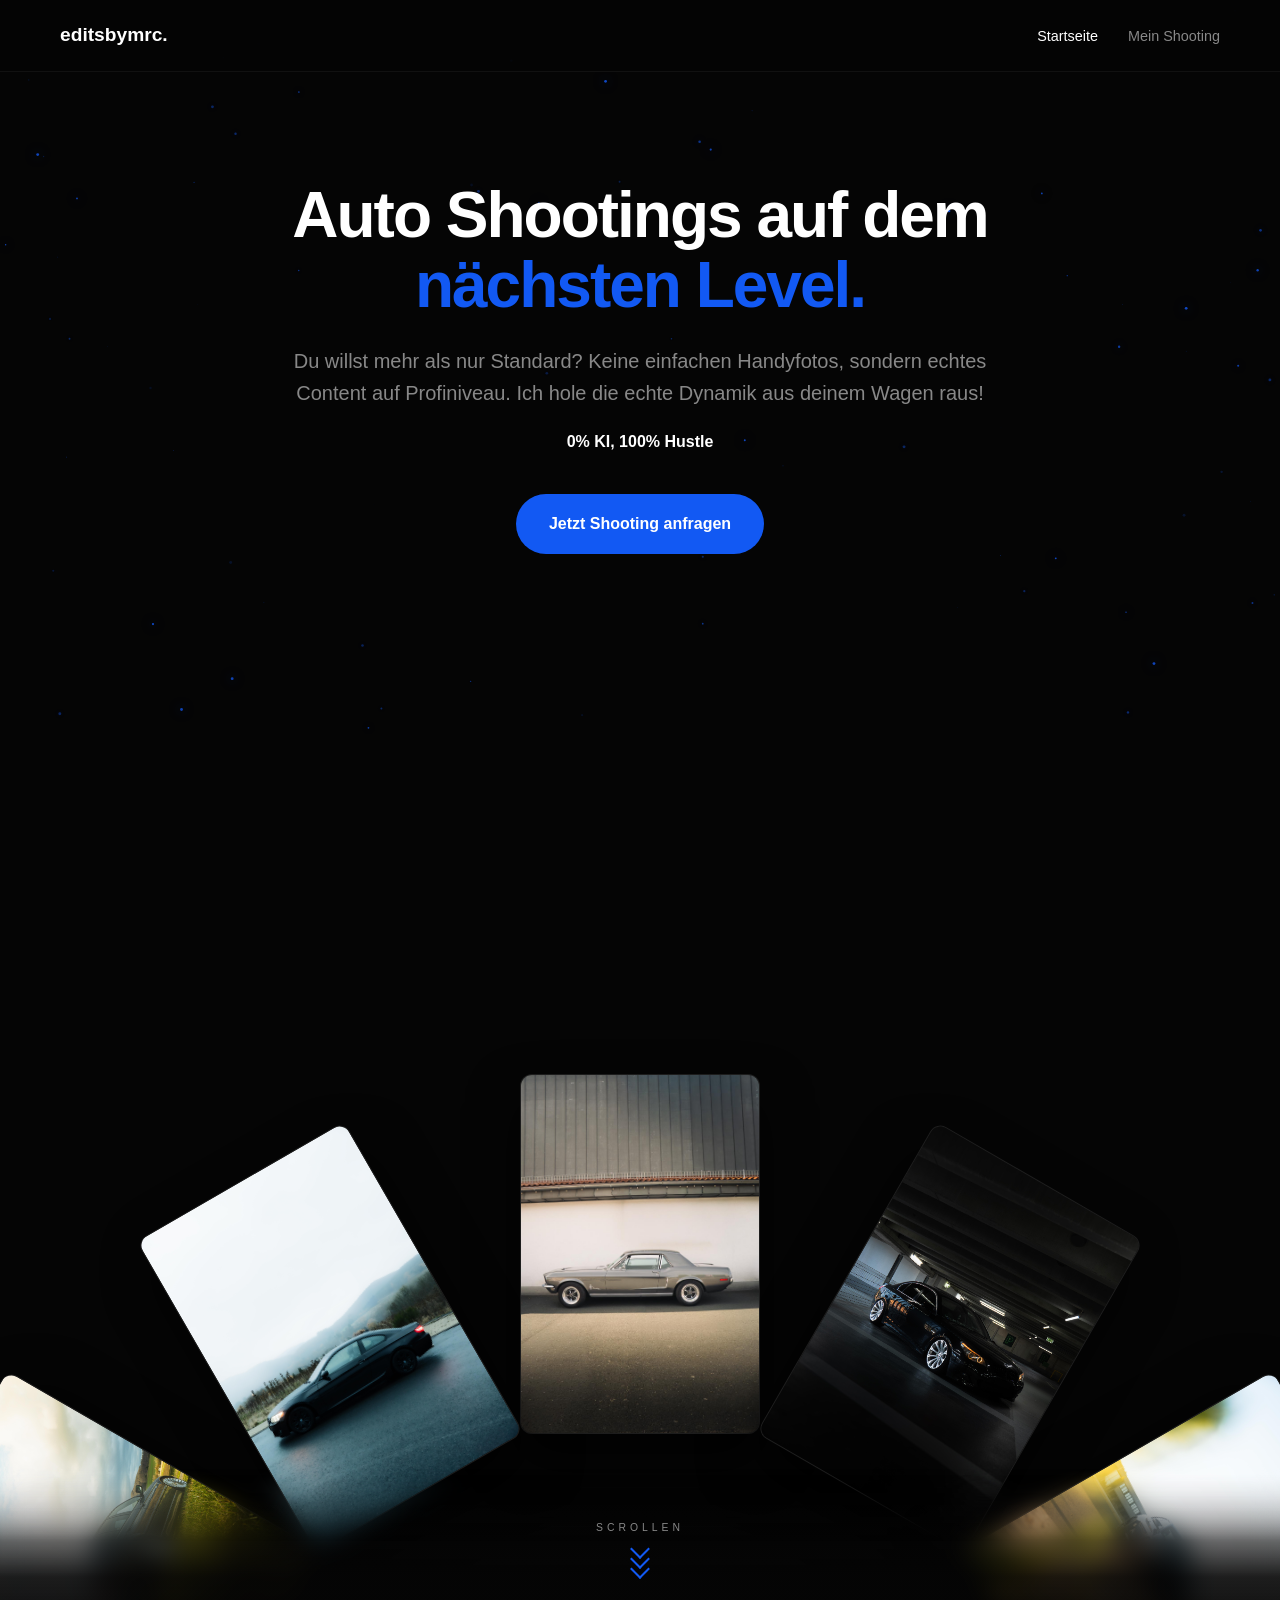
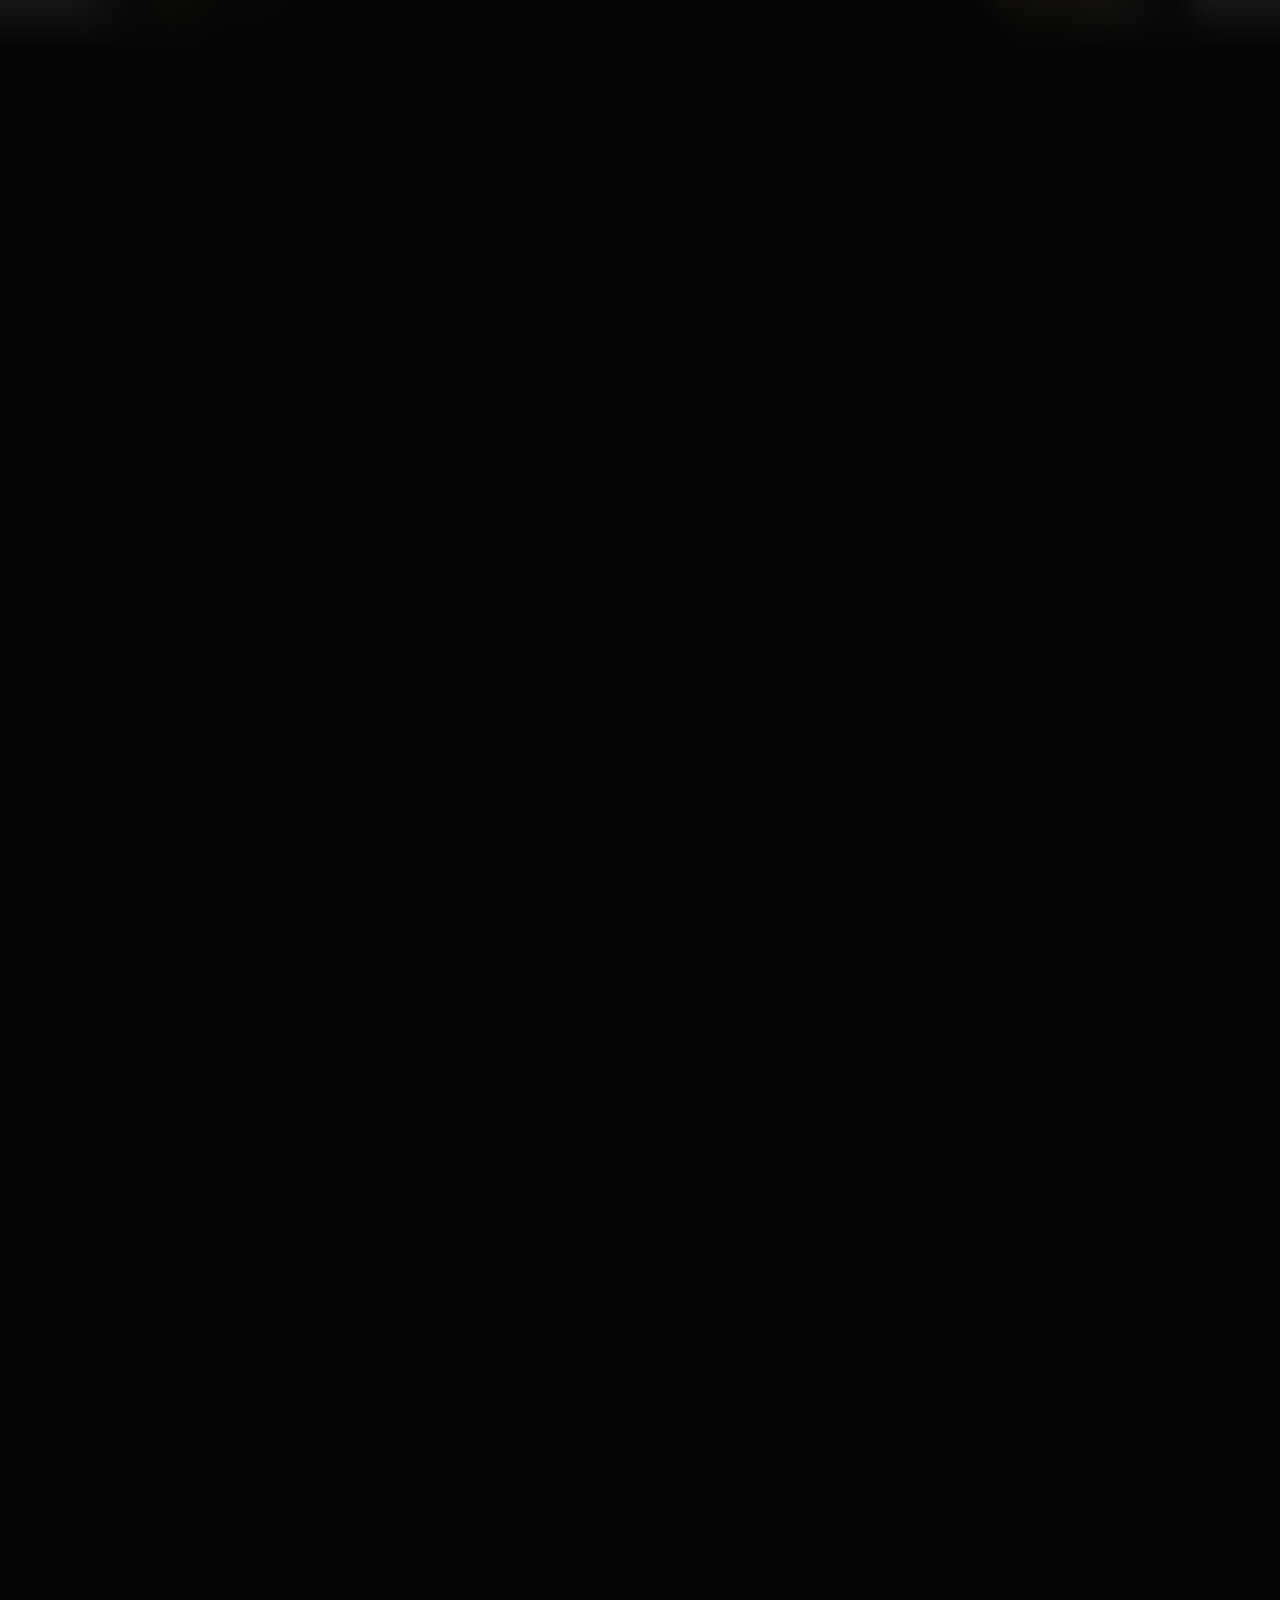
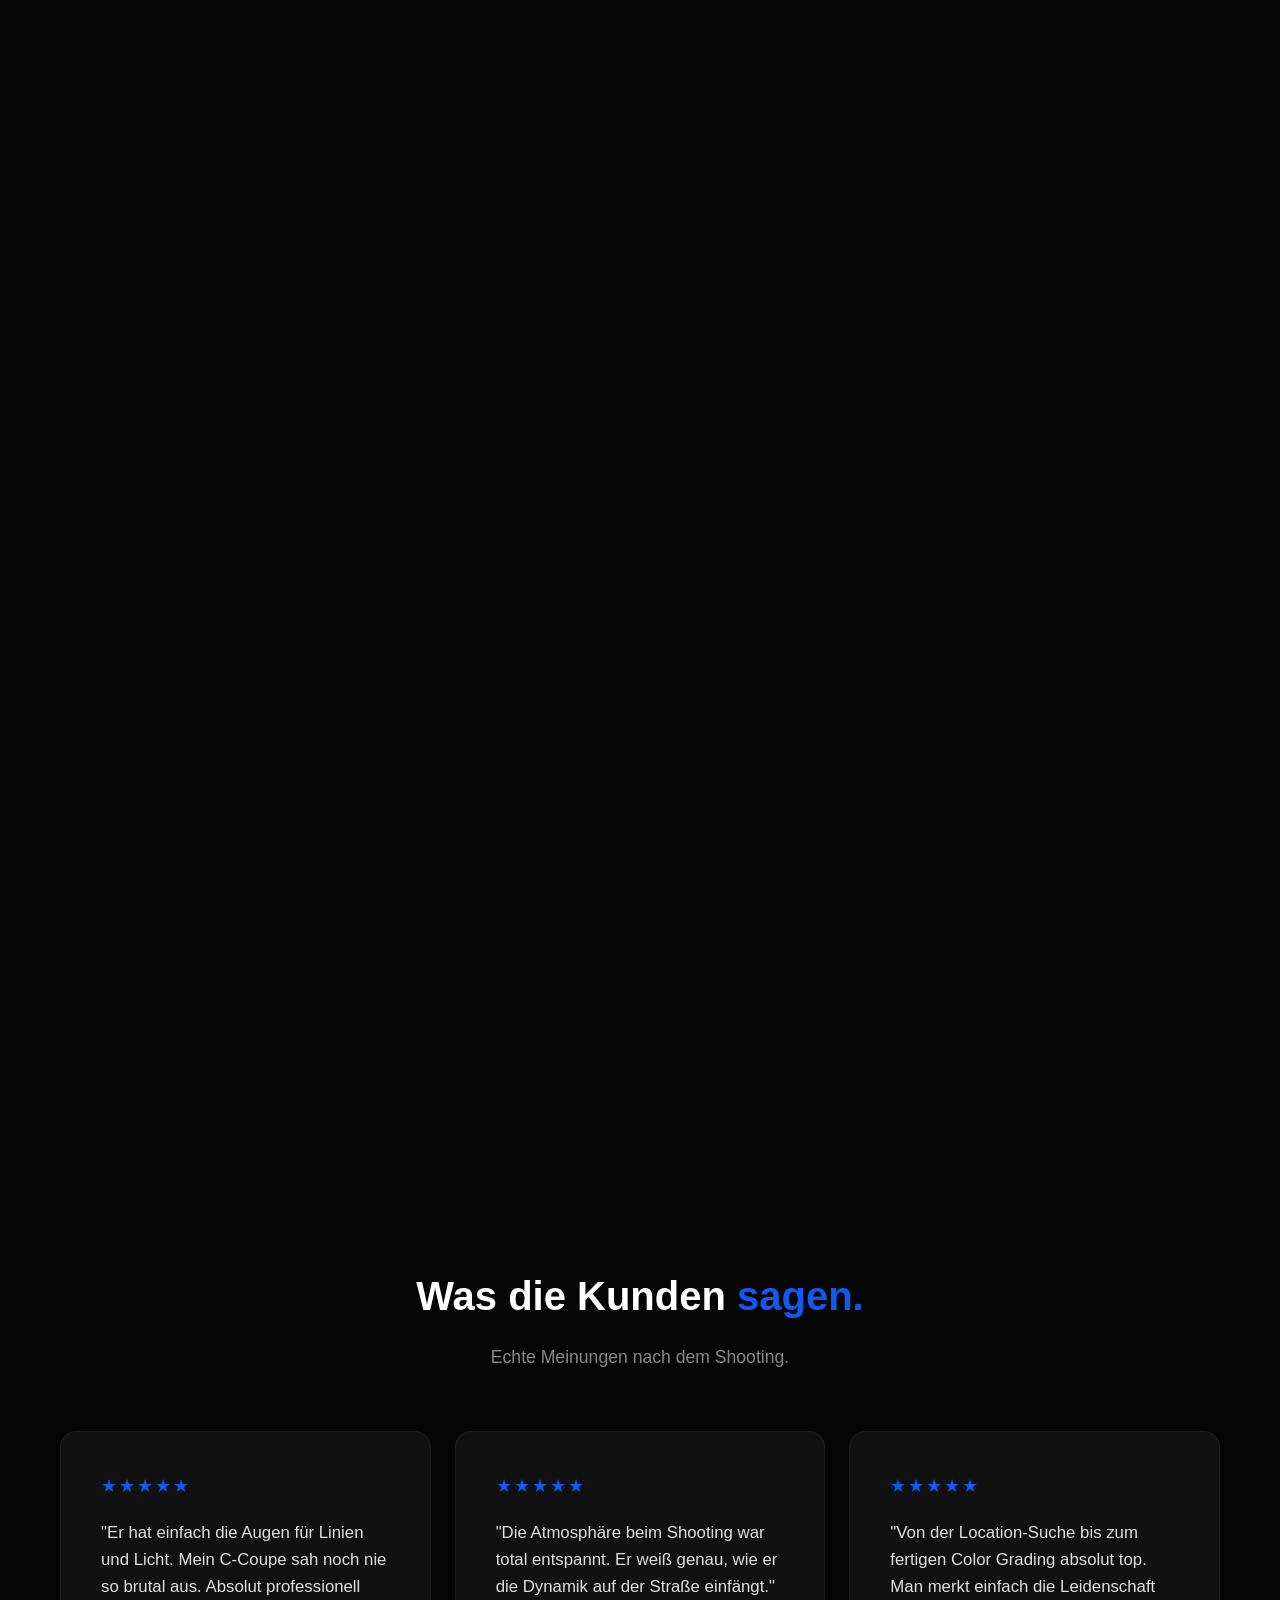
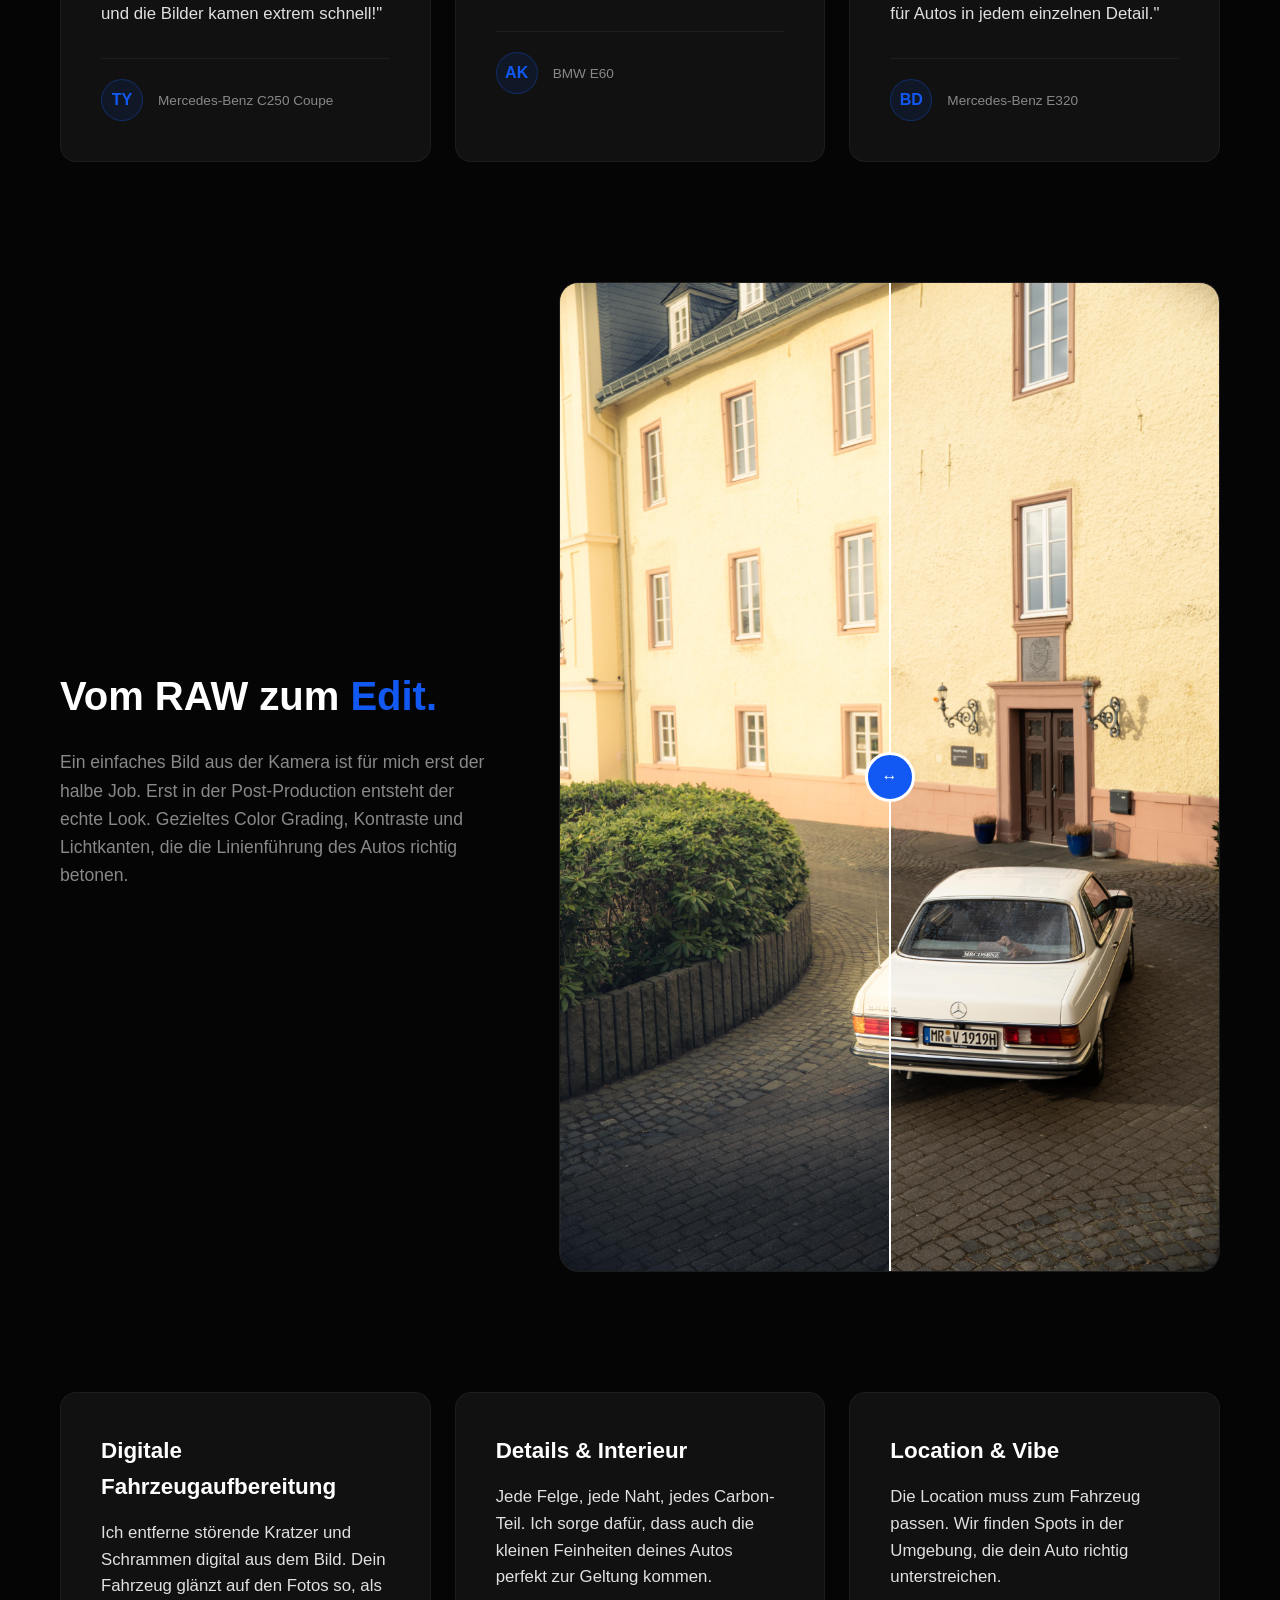
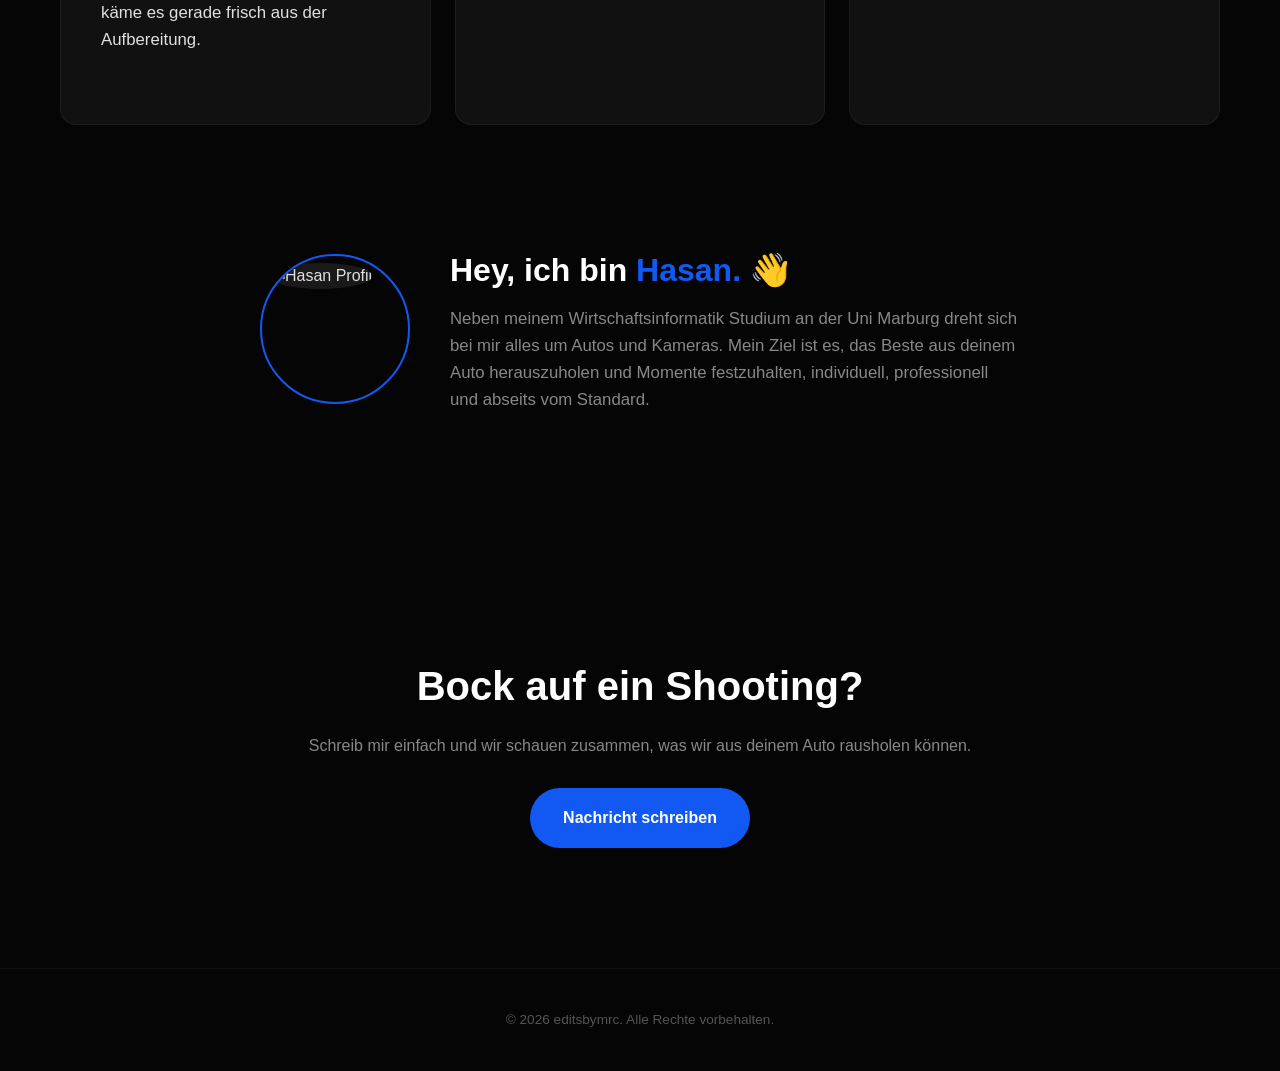
==== commit ed27e40b: "mobile anpassungen und slide deck für das private shooting" ====
--- a/index.html
+++ b/index.html
@@ -18,7 +18,7 @@
         </div>
         <nav>
             <ul>
-                <li><a href="index.html" class="active">Portfolio</a></li>
+                <li><a href="index.html" class="active">Startseite</a></li>
                 <li><a href="galerie.html">Mein Shooting</a></li>
             </ul>
         </nav>
@@ -45,7 +45,7 @@
         <div class="wheel-sticky">
 
             <div class="scroll-indicator-arrows">
-                <span class="scroll-text">Scroll</span>
+                <span class="scroll-text">Scrollen</span>
                 <div class="arrow-container">
                     <div class="scroll-arrow"></div>
                     <div class="scroll-arrow"></div>
@@ -74,7 +74,7 @@
                 </div>
 
                 <div class="wheel-item" style="--i: 6;">
-                    <div class="img-wrapper ratio-2-3"><img src="assets/img/DSC01147.jpg" alt="Bild 7"></div>
+                    <div class="img-wrapper ratio-2-3"><img src="assets/img/DSC03248.jpg" alt="Bild 7"></div>
                 </div>
                 <div class="wheel-item" style="--i: 7;">
                     <div class="img-wrapper ratio-2-3"><img src="assets/img/IMG_2415.JPG" alt="Bild 8"></div>
@@ -204,18 +204,22 @@
 
 <script>
     document.addEventListener("DOMContentLoaded", function() {
-        const observer = new IntersectionObserver((entries) => {
-            entries.forEach(entry => {
-                if (entry.isIntersecting) {
-                    entry.target.classList.add('framer-show');
-                    observer.unobserve(entry.target);
-                }
-            });
-        }, { threshold: 0.1, rootMargin: "0px 0px -50px 0px" });
-
-        document.querySelectorAll('.framer-reveal').forEach((el) => {
-            observer.observe(el);
-        });
+        const scrollLeftBtn = document.getElementById('scrollLeft');
+        const scrollRightBtn = document.getElementById('scrollRight');
+        const wheelSlider = document.getElementById('scroll-wheel');
+
+        if (scrollLeftBtn && scrollRightBtn && wheelSlider) {
+            scrollLeftBtn.addEventListener('click', () => {
+                // Misst die exakte Breite von einem Bild + 15px Lücke
+                const itemWidth = wheelSlider.querySelector('.wheel-item').offsetWidth + 15;
+                wheelSlider.scrollBy({ left: -itemWidth, behavior: 'smooth' });
+            });
+
+            scrollRightBtn.addEventListener('click', () => {
+                const itemWidth = wheelSlider.querySelector('.wheel-item').offsetWidth + 15;
+                wheelSlider.scrollBy({ left: itemWidth, behavior: 'smooth' });
+            });
+        }
     });
 </script>
 
--- a/css/style.css
+++ b/css/style.css
@@ -49,10 +49,6 @@
     -webkit-user-drag: none;
     pointer-events: auto;
 }
-
-/* --- HILFSKLASSEN --- */
-.ratio-2-3 { aspect-ratio: 2 / 3; }
-.ratio-3-2 { aspect-ratio: 3 / 2; }
 
 /* --- NAVIGATION --- */
 .glass-nav {
@@ -148,7 +144,6 @@
    ========================================= */
 .wheel-section { height: 400vh; margin-top: 10vh; position: relative; }
 
-/* Die Hintergrundfarbe ist wieder #050505, damit es exakt wie vorher aussieht */
 .wheel-sticky { position: sticky; top: 0; height: 100vh; width: 100%; overflow: hidden; background-color: #050505; }
 .wheel-container {
     position: absolute; bottom: -68vw; left: 50%; width: 100vw; height: 100vw;
@@ -167,7 +162,7 @@
     aspect-ratio: 2 / 3;
 }
 
-.wheel-item img { width: 100%; height: 100%; object-fit: cover; display: block; }
+.wheel-item img { width: 100%; height: 100%; object-fit: cover; display: block; cursor: pointer; }
 .wheel-item:hover .img-wrapper { transform: scale(1.05) translateY(-15px); border-color: #1259f3; }
 
 .wheel-blur-overlay {
@@ -206,7 +201,6 @@
     align-items: center;
 }
 
-/* Die blauen Pfeilspitzen */
 .scroll-arrow {
     width: 14px;
     height: 14px;
@@ -217,18 +211,16 @@
     animation: arrowPulse 1.5s infinite;
 }
 
-/* Lässt sie nacheinander wie einen Wasserfall aufleuchten */
 .scroll-arrow:nth-child(1) { animation-delay: 0s; }
 .scroll-arrow:nth-child(2) { animation-delay: 0.15s; }
 .scroll-arrow:nth-child(3) { animation-delay: 0.3s; }
 
 @keyframes arrowPulse {
     0% { opacity: 0; transform: rotate(45deg) translate(-5px, -5px); }
-    50% { opacity: 1; filter: drop-shadow(0 0 8px #1259f3); } /* Der blaue Glow */
+    50% { opacity: 1; filter: drop-shadow(0 0 8px #1259f3); }
     100% { opacity: 0; transform: rotate(45deg) translate(5px, 5px); }
 }
 
-/* PFEILE FÜR DESKTOP VERSTECKEN */
 .mobile-gallery-arrows { display: none; }
 
 /* --- KUNDENBEWERTUNGEN & SERVICES --- */
@@ -300,8 +292,9 @@
 
 footer { padding: 40px; text-align: center; border-top: 1px solid rgba(255, 255, 255, 0.05); color: #555; font-size: 0.85rem; }
 
-/* =========================================
-   KUNDEN-GALERIE (Für die privaten Seiten)
+
+/* =========================================
+   CINEMATIC CARD STACK (Kunden-Galerie 2:3 FIX)
    ========================================= */
 .client-hero {
     padding: 160px 20px 80px 20px;
@@ -324,42 +317,65 @@
     color: #888;
 }
 
-.client-gallery-grid {
-    max-width: 1400px;
+/* === SCROLL HINWEIS FÜR DIE KUNDENGALERIE === */
+.client-scroll-indicator {
+    display: flex;
+    flex-direction: column;
+    align-items: center;
+    margin-top: 50px; /* Schöner Abstand zum Text */
+    pointer-events: none;
+}
+
+.client-scroll-indicator .scroll-text {
+    color: #888;
+    font-size: 0.65rem;
+    letter-spacing: 4px;
+    text-transform: uppercase;
+    margin-bottom: 5px;
+}
+
+/* Die blauen Pfeile selbst (.scroll-arrow) ziehen sich ihr Design automatisch aus dem Code der Startseite! */
+
+.card-stack-container {
+    max-width: 1000px;
     margin: 0 auto 100px auto;
     padding: 0 20px;
-    display: grid;
-    /* Macht das Raster automatisch responsiv! */
-    grid-template-columns: repeat(auto-fill, minmax(320px, 1fr));
-    gap: 20px;
-}
-
-.client-gallery-grid .gallery-item {
-    width: 100%;
-    border-radius: 12px;
+    position: relative;
+    display: flex;
+    flex-direction: column;
+}
+
+.card-stack-item {
+    position: sticky;
+    top: 12vh;
+    height: 75vh; /* Standardhöhe am PC */
+    max-height: 800px; /* Begrenzung auf riesigen Monitoren */
+    width: auto;
+    aspect-ratio: 2 / 3; /* ZWINGT DIE KARTE INS 2:3 HOCHFORMAT */
+    margin: 0 auto 70vh auto; /* Zentriert die Karte horizontal! */
+
+    border-radius: 20px;
     overflow: hidden;
-    background: #111;
-    border: 1px solid rgba(255, 255, 255, 0.05);
-    cursor: pointer;
-    transition: transform 0.4s ease, box-shadow 0.4s ease, border-color 0.4s ease;
-}
-
-.client-gallery-grid .gallery-item img {
+    background: #050505;
+    box-shadow: 0 -20px 50px rgba(0, 0, 0, 0.9);
+    border: 1px solid rgba(255, 255, 255, 0.1);
+    transition: filter 0.3s ease;
+}
+
+.card-stack-container .card-stack-item:last-child {
+    margin-bottom: 10vh;
+}
+
+.card-stack-item img {
     width: 100%;
     height: 100%;
     object-fit: cover;
-    display: block;
-    aspect-ratio: 3 / 2; /* Einheitliches Querformat für alle Bilder */
-    transition: transform 0.5s ease;
-}
-
-.client-gallery-grid .gallery-item:hover {
-    transform: translateY(-5px);
-    box-shadow: 0 15px 35px rgba(0,0,0,0.6);
-    border-color: #1259f3;
-}
-
-.client-gallery-grid .gallery-item:hover img {
+    pointer-events: auto;
+    cursor: pointer; /* Zeigt, dass man klicken kann */
+    transition: transform 0.8s cubic-bezier(0.16, 1, 0.3, 1);
+}
+
+.card-stack-item:hover img {
     transform: scale(1.03);
 }
 
@@ -376,6 +392,63 @@
     box-shadow: 0 20px 40px rgba(0,0,0,0.5);
 }
 
+
+/* =========================================
+   PREMIUM KUNDEN LOGIN (Glas-Pille)
+   ========================================= */
+.premium-login-wrapper {
+    display: flex;
+    align-items: center;
+    background: rgba(0, 0, 0, 0.6);
+    border: 1px solid rgba(255, 255, 255, 0.15);
+    border-radius: 40px;
+    padding: 6px 6px 6px 20px;
+    margin: 0 auto;
+    width: 100%;
+    transition: all 0.3s ease;
+}
+
+.premium-login-wrapper:focus-within {
+    border-color: #1259f3;
+    box-shadow: 0 0 20px rgba(18, 89, 243, 0.2);
+    background: rgba(0, 0, 0, 0.8);
+}
+
+.premium-login-input {
+    flex: 1;
+    background: transparent !important;
+    border: none !important;
+    color: #fff !important;
+    font-size: 1.05rem;
+    outline: none;
+    padding: 10px 0;
+    min-width: 0;
+    -webkit-appearance: none;
+}
+
+.premium-login-input::placeholder { color: #666; }
+
+.premium-login-btn {
+    background: #1259f3;
+    color: #fff;
+    border: none;
+    border-radius: 30px;
+    padding: 14px 28px;
+    font-weight: 600;
+    font-size: 0.95rem;
+    cursor: pointer;
+    transition: all 0.3s cubic-bezier(0.16, 1, 0.3, 1);
+    box-shadow: 0 4px 15px rgba(18, 89, 243, 0.4);
+    margin-left: 15px;
+    white-space: nowrap;
+}
+
+.premium-login-btn:hover {
+    background: #0d46c4;
+    transform: scale(1.03);
+}
+
+
 /* =========================================
    RESPONSIVE (Mobil - Premium App Vibe)
    ========================================= */
@@ -399,7 +472,6 @@
     }
     .wheel-container::-webkit-scrollbar { display: none; }
 
-    /* === BILDER-FIX FÜR MOBILE === */
     .wheel-item {
         position: relative !important;
         width: 85%;
@@ -440,15 +512,117 @@
     }
     .arrow-btn:active { transform: scale(0.9); background: #0d46c4; }
 
-    /* NEU: Scroll-Pfeile auf dem Handy verstecken */
     .scroll-indicator-arrows { display: none !important; }
 
     /* === FIX FÜR BEWERTUNGEN & SERVICES === */
-    .testimonials-grid, .services-section { display: flex !important; flex-direction: column !important; width: 100% !important; gap: 20px !important; padding: 0 !important; }
-    .testimonial-card, .service-card { width: 100% !important; max-width: 100vw !important; padding: 30px 25px !important; margin: 0 !important; box-sizing: border-box !important; }
-    .testimonials-section, .showcase-section, .about-section { width: 100% !important; max-width: 100vw !important; padding: 0 20px !important; margin-left: auto !important; margin-right: auto !important; box-sizing: border-box !important; overflow-x: hidden !important; }
+    .testimonials-grid, .services-section {
+        display: flex !important;
+        flex-direction: column !important;
+        width: 100% !important;
+        gap: 20px !important;
+        padding: 0 !important;
+    }
+
+    .testimonial-card, .service-card {
+        width: calc(100% - 40px) !important;
+        max-width: 100% !important;
+        padding: 30px 25px !important;
+        margin: 0 auto !important;
+        box-sizing: border-box !important;
+    }
+
+    .testimonials-section, .showcase-section, .about-section {
+        width: 100% !important;
+        max-width: 100vw !important;
+        padding: 0 20px !important;
+        margin-left: auto !important;
+        margin-right: auto !important;
+        box-sizing: border-box !important;
+        overflow-x: hidden !important;
+    }
+
     .testimonial-client { flex-wrap: wrap !important; }
-} /* <--- HIER ENDET DER HANDY-BEREICH! ALLES DANACH GILT WIEDER FÜR ALLE! ---> */
+
+    /* === BESSERES MOBILE LAYOUT FÜR SLIDER & ÜBER MICH === */
+    .showcase-row {
+        flex-direction: column !important;
+        gap: 30px !important;
+        text-align: center;
+    }
+
+    .showcase-row:nth-child(even) {
+        flex-direction: column !important;
+    }
+
+    .showcase-text, .showcase-slider {
+        width: 100% !important;
+        flex: none !important;
+    }
+
+    .showcase-slider {
+        margin-top: 10px;
+        max-width: 400px;
+        margin-left: auto;
+        margin-right: auto;
+    }
+
+    .about-section {
+        flex-direction: column !important;
+        text-align: center;
+        gap: 30px !important;
+    }
+
+    /* === MOBILE OPTIMIERUNG: LOGIN === */
+    .premium-login-wrapper {
+        flex-direction: column;
+        border-radius: 16px;
+        padding: 15px;
+        background: rgba(0, 0, 0, 0.4);
+    }
+
+    .premium-login-input {
+        width: 100%;
+        text-align: center;
+        padding: 5px 0 15px 0;
+        font-size: 1.15rem;
+    }
+
+    .premium-login-btn {
+        width: 100%;
+        margin-left: 0;
+        padding: 16px;
+        border-radius: 12px;
+        font-size: 1rem;
+    }
+
+    /* === MOBILE OPTIMIERUNG: CARD STACK (Kunden-Template) === */
+    .client-hero {
+        padding: 130px 20px 40px 20px !important;
+    }
+
+    .client-hero h1 {
+        font-size: 2.2rem !important;
+    }
+
+    .card-stack-item {
+        top: 10vh;
+        width: 100%; /* Füllt die Breite des Handys aus */
+        height: auto; /* Höhe wird durch Aspect-Ratio berechnet */
+        aspect-ratio: 2 / 3; /* Bleibt auch auf dem Handy zu 100% im Format */
+        border-radius: 16px;
+        margin-bottom: 80vh;
+    }
+
+    .download-cta-section {
+        padding: 40px 25px !important;
+        width: calc(100% - 40px) !important;
+        margin: 0 auto 60px auto !important;
+    }
+
+    .download-cta-section h3 {
+        font-size: 1.5rem !important;
+    }
+}
 
 /* =========================================
    LIGHTBOX (Bilder groß anzeigen)
@@ -479,6 +653,12 @@
     box-shadow: 0 0 50px rgba(0,0,0,0.8);
     object-fit: contain;
     animation: zoomIn 0.3s ease;
+
+    /* === BILDERSCHUTZ FÜR DIE LIGHTBOX === */
+    pointer-events: none !important;
+    -webkit-touch-callout: none !important;
+    -webkit-user-select: none !important;
+    user-select: none !important;
 }
 
 .lightbox-close {
@@ -499,9 +679,4 @@
 @keyframes zoomIn {
     from { transform: scale(0.95); opacity: 0; }
     to { transform: scale(1); opacity: 1; }
-}
-
-/* Zeigt dem User in der Galerie, dass er klicken kann */
-.wheel-item img {
-    cursor: pointer;
 }
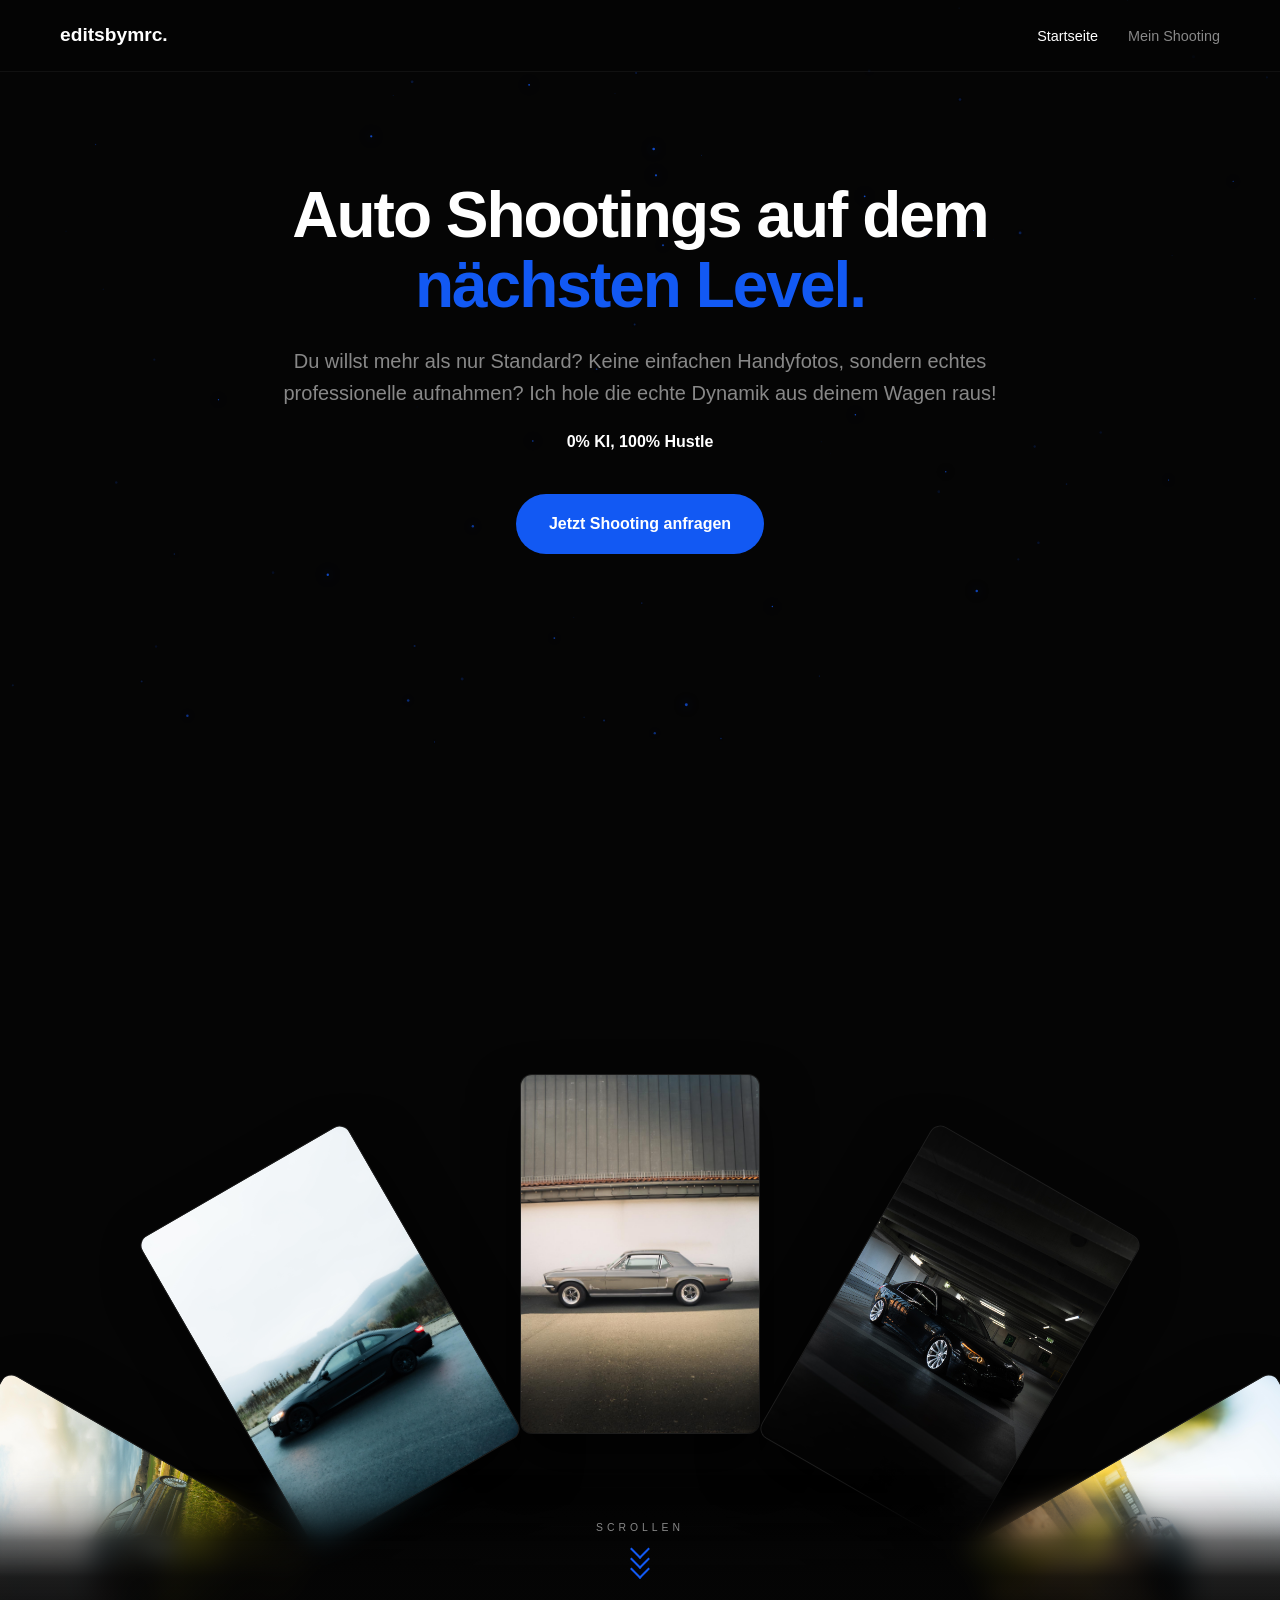
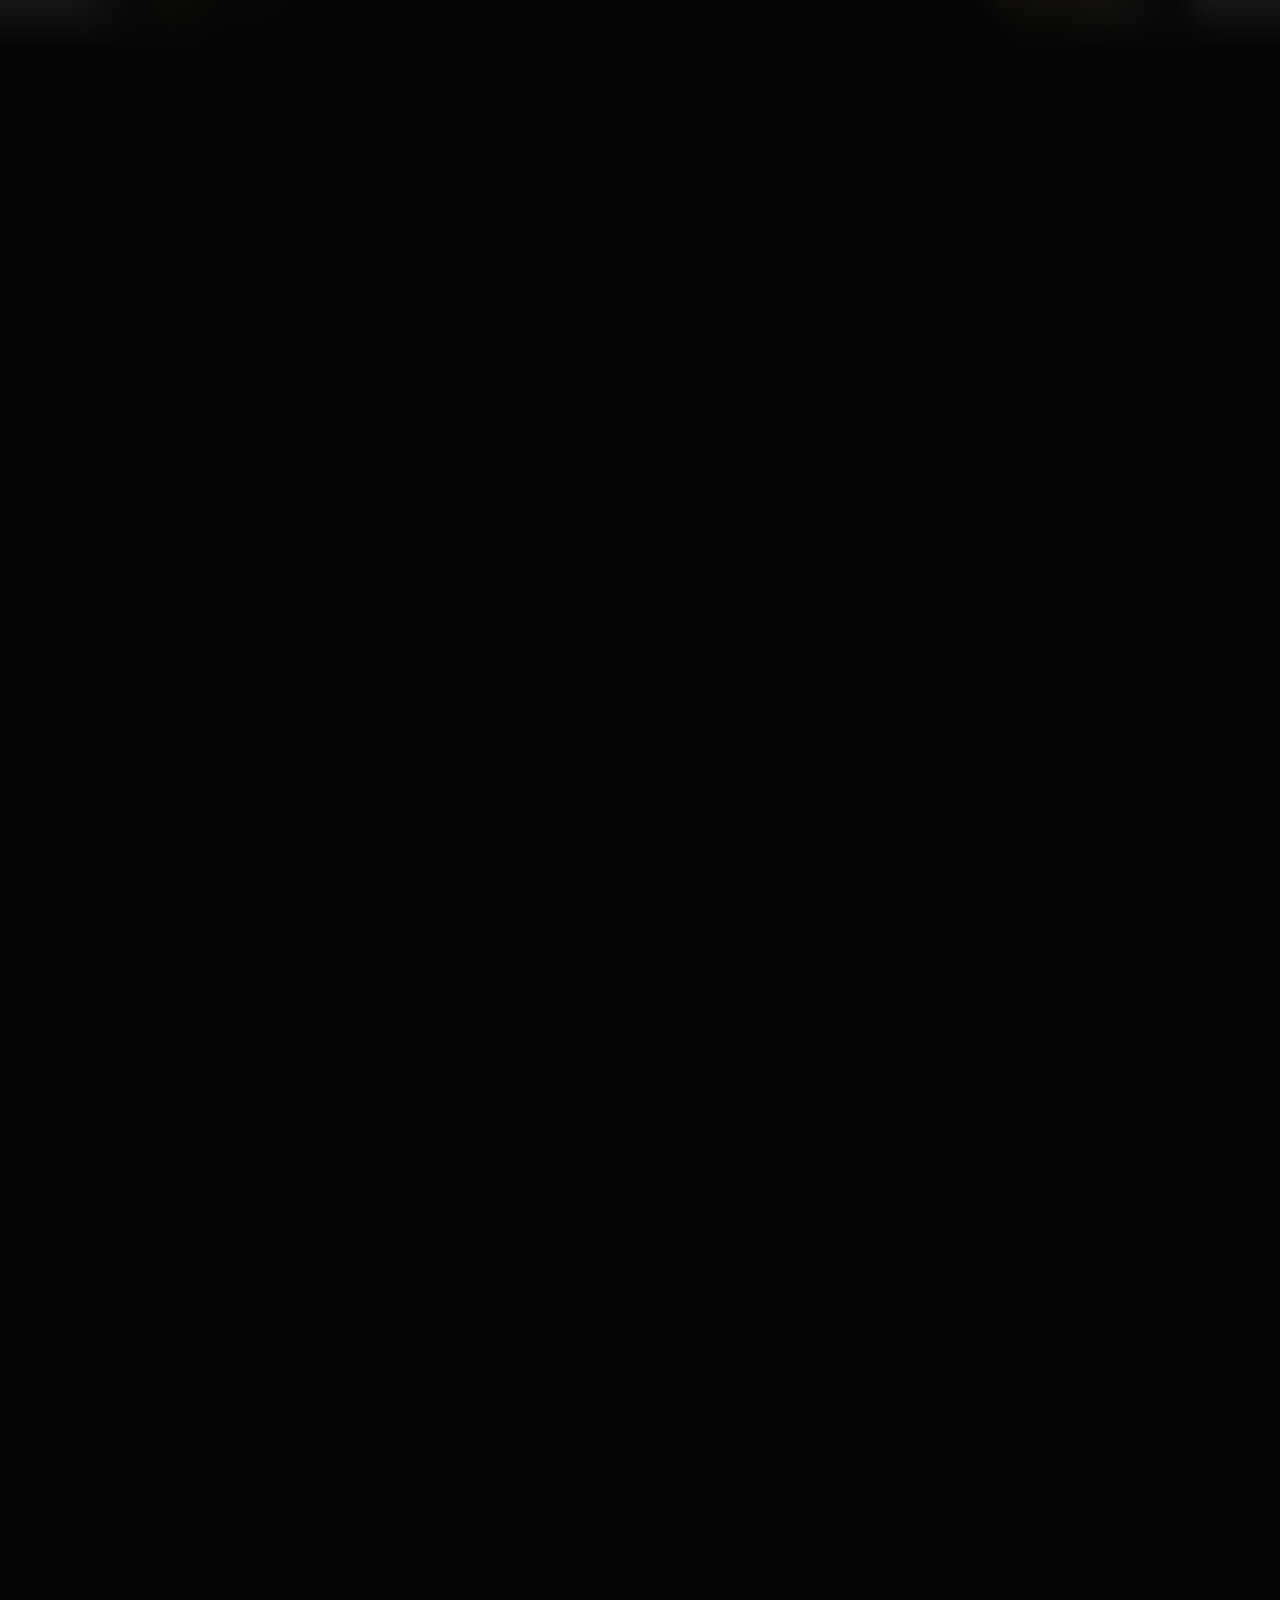
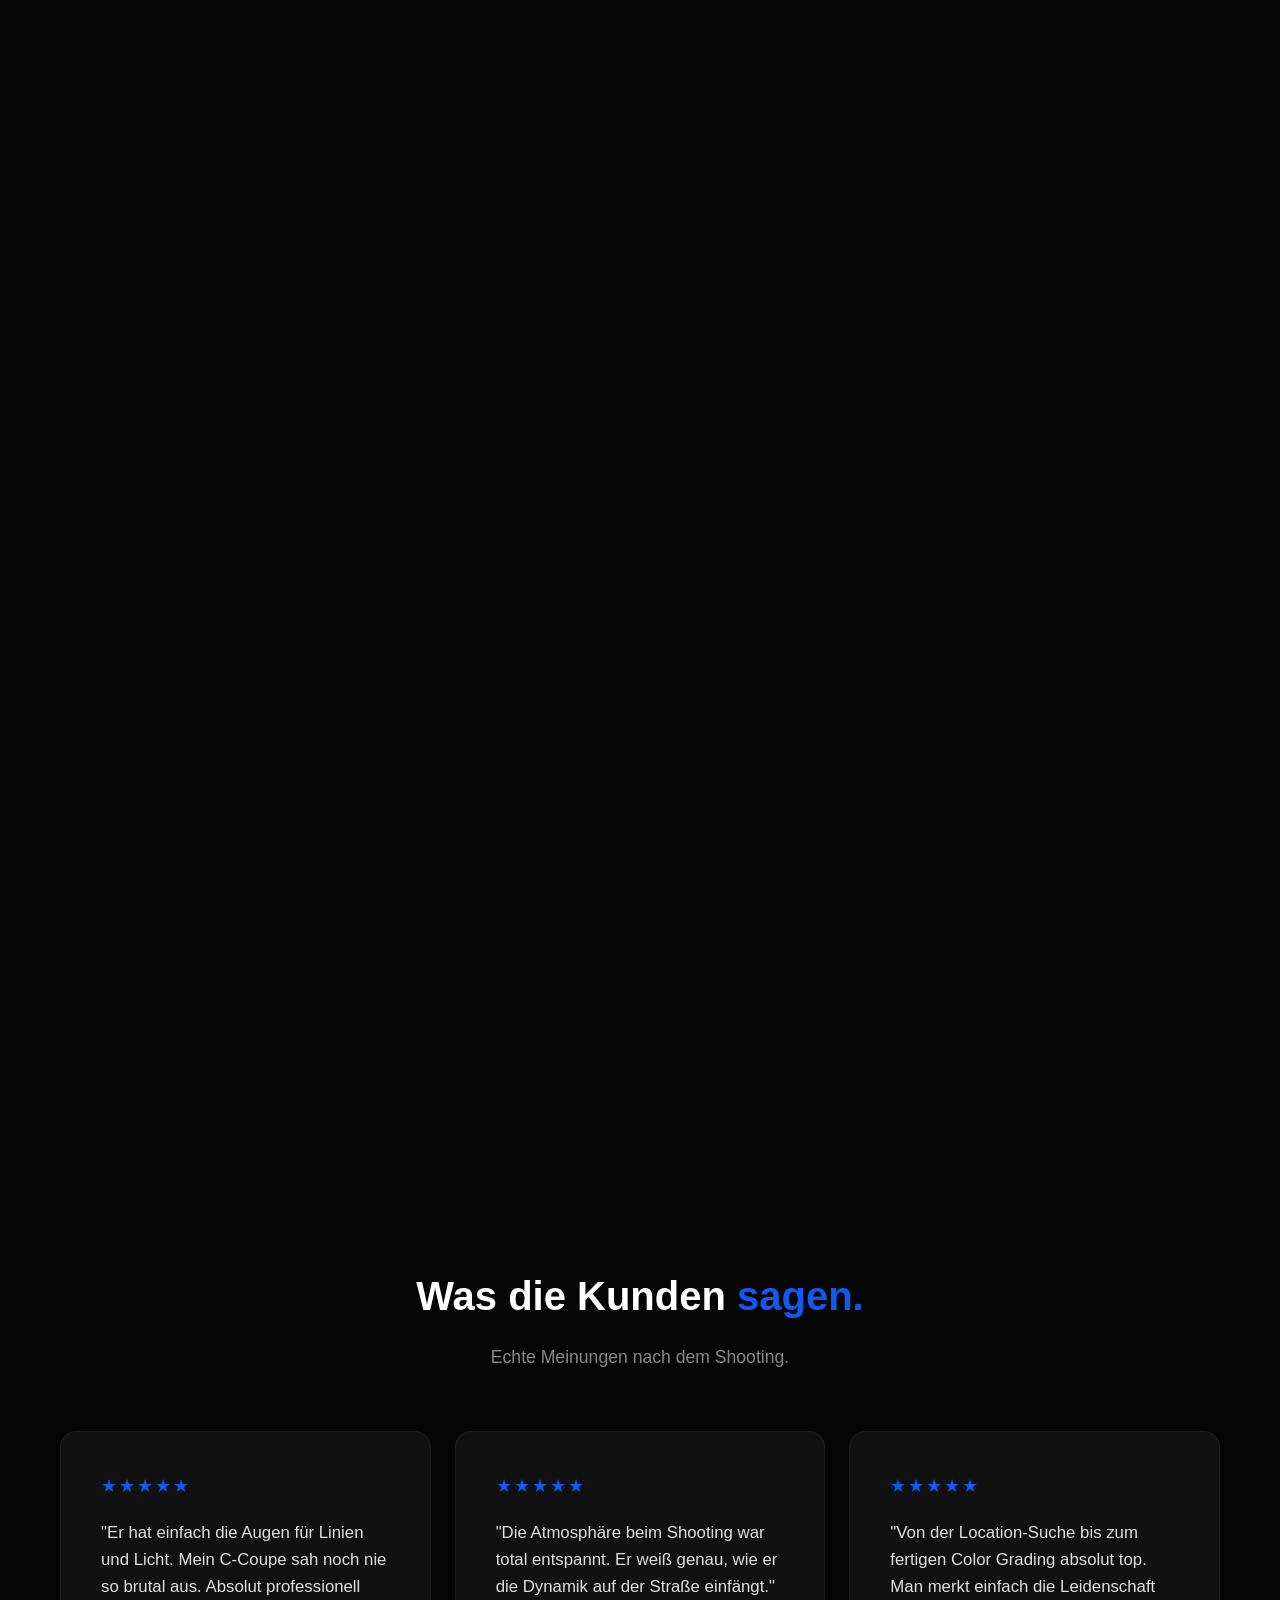
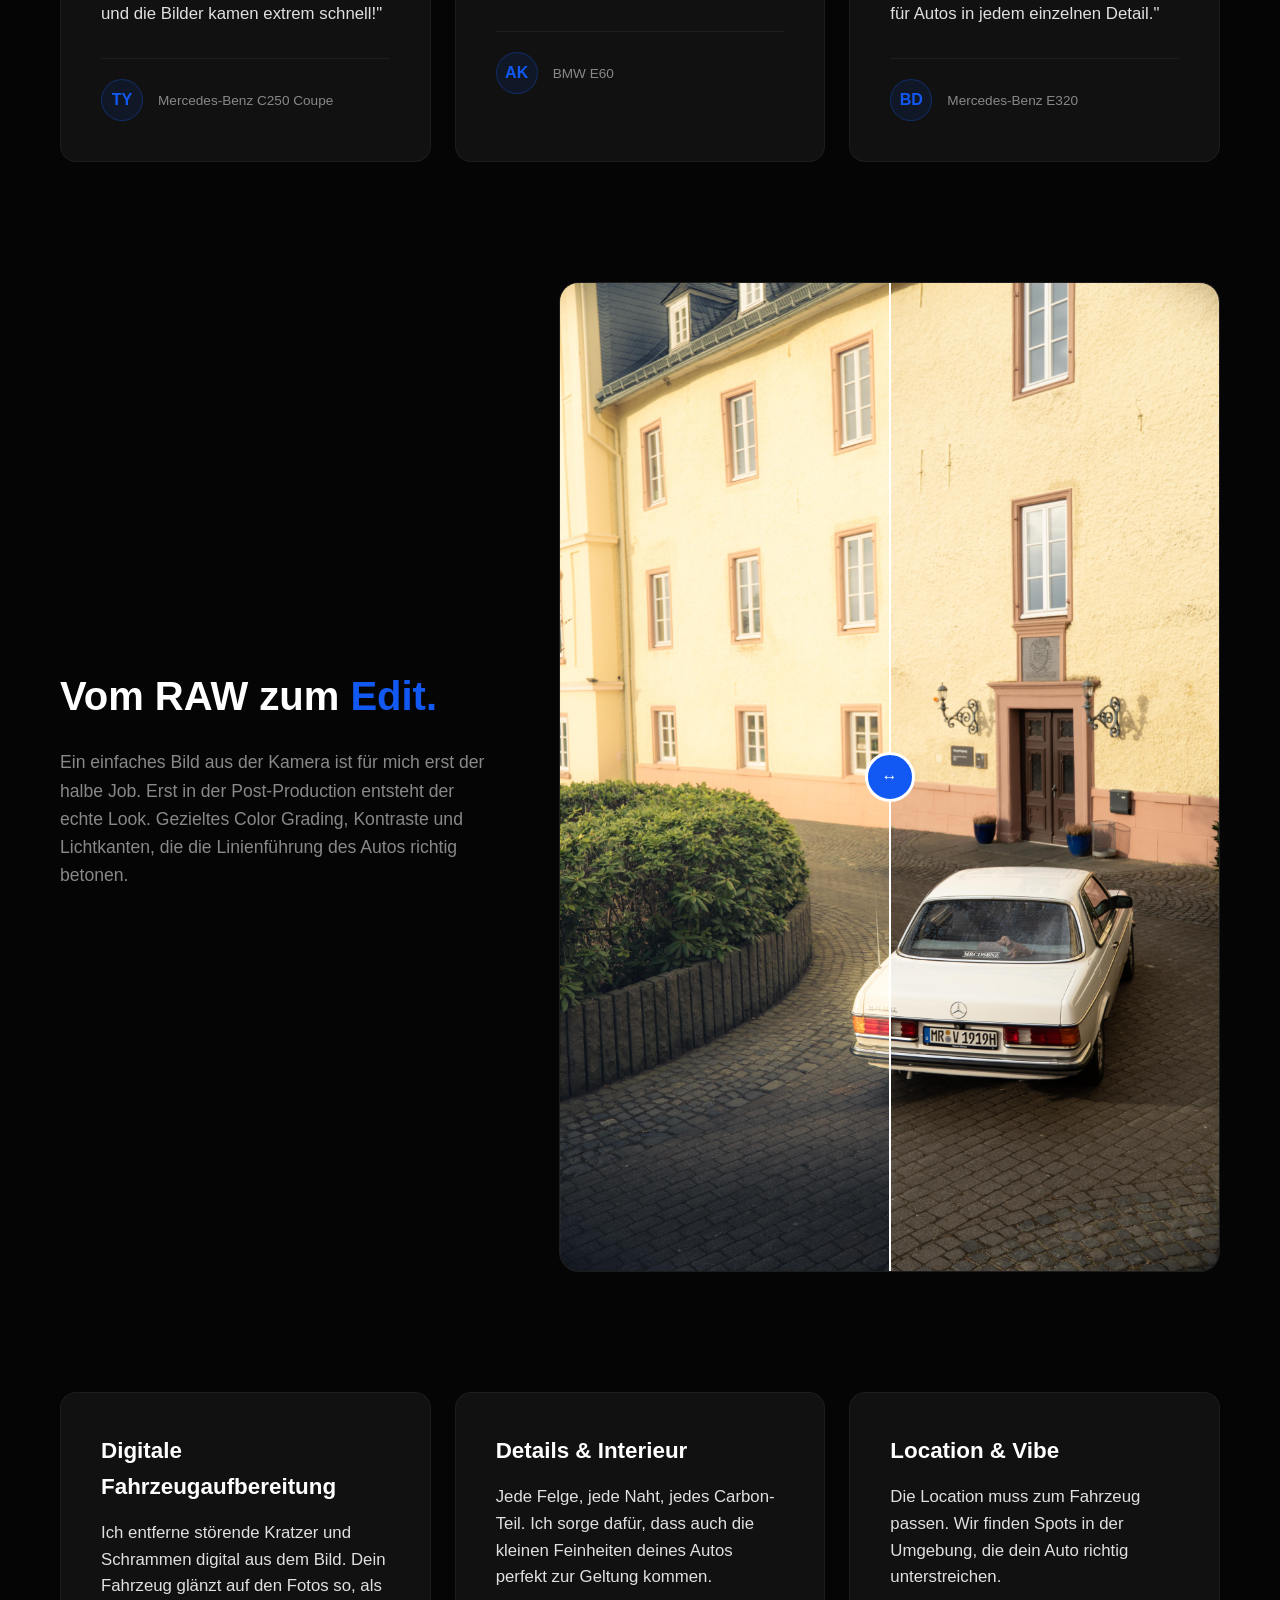
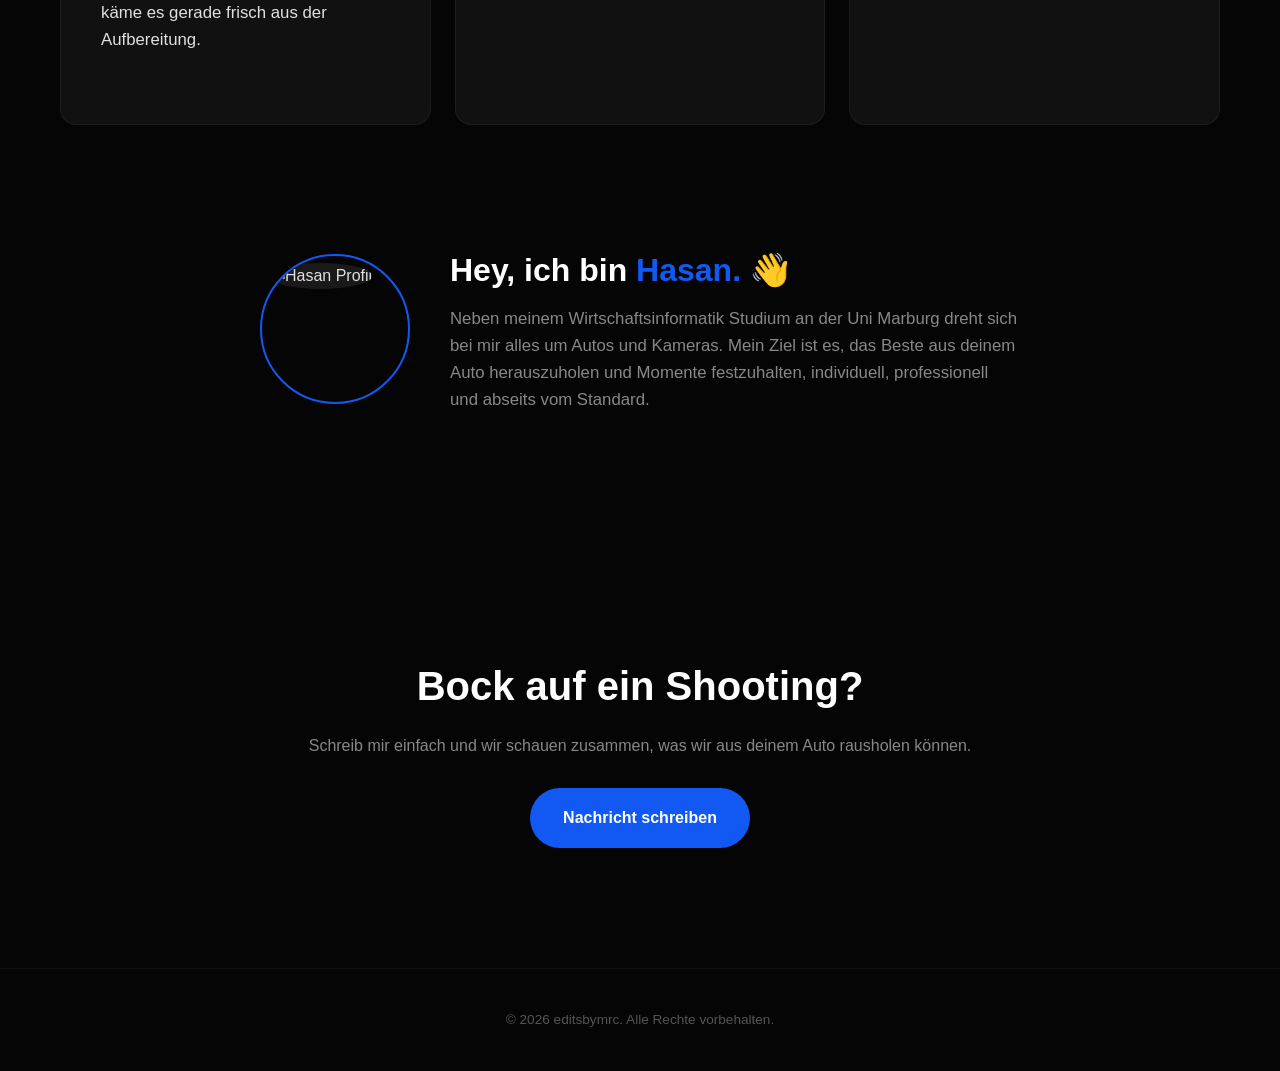
==== commit 95431d3e: "anpassungen fpr die Mobile nutzung, versetzte schrifte..." ====
--- a/index.html
+++ b/index.html
@@ -4,7 +4,7 @@
     <meta charset="UTF-8">
     <meta name="viewport" content="width=device-width, initial-scale=1.0, maximum-scale=1.0, user-scalable=no">
     <title>editsbymrc. | Premium Auto Shootings</title>
-    <link rel="stylesheet" href="css/style.css?v=2.2">
+    <link rel="stylesheet" href="css/style.css?v=2.7">
 </head>
 
 <body oncontextmenu="return false;">
@@ -28,7 +28,7 @@
 <main>
     <section class="hero framer-reveal">
         <h1 class="blur-reveal">Auto Shootings auf dem <span class="accent-text">nächsten Level.</span></h1>
-        <p>Du willst mehr als nur Standard? Keine einfachen Handyfotos, sondern echtes Content auf Profiniveau. Ich hole die echte Dynamik aus deinem Wagen raus!</p>
+        <p>Du willst mehr als nur Standard? Keine einfachen Handyfotos, sondern echtes professionelle aufnahmen? Ich hole die echte Dynamik aus deinem Wagen raus!</p>
         <span class="text-glow-pulse">0% KI, 100% Hustle</span>
         <div class="hero-buttons">
             <a href="mailto:hasanmeric2204@gmail.com" class="btn-primary">Jetzt Shooting anfragen</a>
@@ -191,39 +191,64 @@
     </section>
 </main>
 
-<!-- === NEU: LIGHTBOX OVERLAY (Sicher platziert zwischen Main und Footer) === -->
 <div id="lightbox" class="lightbox">
     <span class="lightbox-close">&times;</span>
     <img class="lightbox-content" id="lightbox-img">
 </div>
-<!-- === ENDE LIGHTBOX === -->
 
 <footer>
     <p>&copy; 2026 editsbymrc. Alle Rechte vorbehalten.</p>
 </footer>
 
 <script>
+    // --- 1. DAS ULTIMATIVE ZENTRIER-SKRIPT FÜR MOBILE PFEILE ---
     document.addEventListener("DOMContentLoaded", function() {
         const scrollLeftBtn = document.getElementById('scrollLeft');
         const scrollRightBtn = document.getElementById('scrollRight');
         const wheelSlider = document.getElementById('scroll-wheel');
 
         if (scrollLeftBtn && scrollRightBtn && wheelSlider) {
+
+            function getActiveItemIndex() {
+                const items = wheelSlider.querySelectorAll('.wheel-item');
+                let closestIndex = 0;
+                let minDistance = Infinity;
+
+                const containerCenter = wheelSlider.getBoundingClientRect().left + (wheelSlider.offsetWidth / 2);
+
+                items.forEach((item, index) => {
+                    const itemCenter = item.getBoundingClientRect().left + (item.offsetWidth / 2);
+                    const distance = Math.abs(containerCenter - itemCenter);
+
+                    if (distance < minDistance) {
+                        minDistance = distance;
+                        closestIndex = index;
+                    }
+                });
+                return closestIndex;
+            }
+
             scrollLeftBtn.addEventListener('click', () => {
-                // Misst die exakte Breite von einem Bild + 15px Lücke
-                const itemWidth = wheelSlider.querySelector('.wheel-item').offsetWidth + 15;
-                wheelSlider.scrollBy({ left: -itemWidth, behavior: 'smooth' });
+                const items = wheelSlider.querySelectorAll('.wheel-item');
+                let currentIndex = getActiveItemIndex();
+
+                if (currentIndex > 0) {
+                    items[currentIndex - 1].scrollIntoView({ behavior: 'smooth', block: 'nearest', inline: 'center' });
+                }
             });
 
             scrollRightBtn.addEventListener('click', () => {
-                const itemWidth = wheelSlider.querySelector('.wheel-item').offsetWidth + 15;
-                wheelSlider.scrollBy({ left: itemWidth, behavior: 'smooth' });
-            });
-        }
-    });
-</script>
-
-<script>
+                const items = wheelSlider.querySelectorAll('.wheel-item');
+                let currentIndex = getActiveItemIndex();
+
+                if (currentIndex < items.length - 1) {
+                    items[currentIndex + 1].scrollIntoView({ behavior: 'smooth', block: 'nearest', inline: 'center' });
+                }
+            });
+        }
+    });
+
+    // --- 2. VORHER/NACHHER SLIDER ---
     document.addEventListener("DOMContentLoaded", function() {
         const sliders = document.querySelectorAll('.before-after-wrapper');
 
@@ -241,25 +266,19 @@
             });
         });
     });
-</script>
-
-<script>
+
+    // --- 3. BLUR REVEAL (Text wird scharf) ---
     document.addEventListener("DOMContentLoaded", function() {
         const blurText = document.querySelector('.blur-reveal');
-
         if (blurText) {
-            const makeSharp = () => {
-                blurText.classList.add('focused');
-            };
-
+            const makeSharp = () => { blurText.classList.add('focused'); };
             window.addEventListener('mousemove', makeSharp, { once: true });
             window.addEventListener('touchstart', makeSharp, { once: true });
             window.addEventListener('scroll', makeSharp, { once: true });
         }
     });
-</script>
-
-<script>
+
+    // --- 4. DESKTOP SCROLL-RAD ANIMATION ---
     document.addEventListener("DOMContentLoaded", function() {
         const wheelSection = document.querySelector('.wheel-section');
         const wheel = document.getElementById('scroll-wheel');
@@ -268,7 +287,6 @@
             window.addEventListener('scroll', () => {
                 const rect = wheelSection.getBoundingClientRect();
                 const viewHeight = window.innerHeight;
-
                 const startOffset = viewHeight * 0.5;
                 const totalScroll = rect.height - viewHeight + startOffset;
 
@@ -276,33 +294,28 @@
                 progress = Math.max(0, Math.min(1, progress));
 
                 const angle = 0 - (progress * 120);
-
                 wheel.style.transform = `rotate(${angle}deg)`;
             });
         }
     });
-</script>
-
-<script>
-    document.addEventListener("DOMContentLoaded", function() {
-        const scrollLeftBtn = document.getElementById('scrollLeft');
-        const scrollRightBtn = document.getElementById('scrollRight');
-        const wheelSlider = document.getElementById('scroll-wheel');
-
-        if (scrollLeftBtn && scrollRightBtn && wheelSlider) {
-            scrollLeftBtn.addEventListener('click', () => {
-                wheelSlider.scrollBy({ left: -(window.innerWidth * 0.85), behavior: 'smooth' });
-            });
-
-            scrollRightBtn.addEventListener('click', () => {
-                wheelSlider.scrollBy({ left: window.innerWidth * 0.85, behavior: 'smooth' });
-            });
-        }
-    });
-</script>
-
-<script>
-    // --- ANIMIERTER PARTIKEL-HINTERGRUND (ELEGANT & PULSIEREND) ---
+
+    // --- 5. FRAMER REVEAL (Elemente fliegen ein) ---
+    document.addEventListener("DOMContentLoaded", function() {
+        const observer = new IntersectionObserver((entries) => {
+            entries.forEach(entry => {
+                if (entry.isIntersecting) {
+                    entry.target.classList.add('framer-show');
+                    observer.unobserve(entry.target);
+                }
+            });
+        }, { threshold: 0.1 });
+
+        document.querySelectorAll('.framer-reveal').forEach((el) => {
+            observer.observe(el);
+        });
+    });
+
+    // --- 6. PARTIKEL HINTERGRUND ---
     document.addEventListener("DOMContentLoaded", function() {
         const canvas = document.getElementById('particle-canvas');
         if (!canvas) return;
@@ -327,7 +340,6 @@
                 this.pulseSpeed = Math.random() * 0.015 + 0.005;
                 this.opacity = 0;
             }
-
             update() {
                 this.x += this.speedX;
                 this.y += this.speedY;
@@ -340,7 +352,6 @@
                 this.angle += this.pulseSpeed;
                 this.opacity = (Math.sin(this.angle) * 0.35) + 0.45;
             }
-
             draw() {
                 ctx.beginPath();
                 ctx.arc(this.x, this.y, this.size, 0, Math.PI * 2);
@@ -354,7 +365,6 @@
         function init() {
             particlesArray = [];
             let numberOfParticles = (canvas.width * canvas.height) / 12000;
-
             for (let i = 0; i < numberOfParticles; i++) {
                 particlesArray.push(new Particle());
             }
@@ -362,7 +372,6 @@
 
         function animate() {
             ctx.clearRect(0, 0, canvas.width, canvas.height);
-
             for (let i = 0; i < particlesArray.length; i++) {
                 particlesArray[i].update();
                 particlesArray[i].draw();
@@ -372,35 +381,27 @@
 
         init();
         animate();
-
-        window.addEventListener('resize', () => {
-            setCanvasSize();
-            init();
-        });
-    });
-</script>
-<script>
-    // --- LIGHTBOX FUNKTION ---
+        window.addEventListener('resize', () => { setCanvasSize(); init(); });
+    });
+
+    // --- 7. LIGHTBOX (Bilder groß anzeigen) ---
     document.addEventListener("DOMContentLoaded", function() {
         const lightbox = document.getElementById('lightbox');
         const lightboxImg = document.getElementById('lightbox-img');
         const closeBtn = document.querySelector('.lightbox-close');
         const galleryImages = document.querySelectorAll('.wheel-item img');
 
-        // Klick auf ein Bild im Karussell
         galleryImages.forEach(img => {
             img.addEventListener('click', function() {
-                lightboxImg.src = this.src; // Zieht sich das jeweilige Bild
-                lightbox.classList.add('active'); // Öffnet das Overlay
+                lightboxImg.src = this.src;
+                lightbox.classList.add('active');
             });
         });
 
-        // Schließen durch Klick auf das "X"
         closeBtn.addEventListener('click', function() {
             lightbox.classList.remove('active');
         });
 
-        // Schließen durch Klick irgendwo daneben in den Hintergrund
         lightbox.addEventListener('click', function(e) {
             if (e.target !== lightboxImg) {
                 lightbox.classList.remove('active');
--- a/css/style.css
+++ b/css/style.css
@@ -404,8 +404,14 @@
     border-radius: 40px;
     padding: 6px 6px 6px 20px;
     margin: 0 auto;
+
+    /* FIX FÜR DESKTOP: Begrenze die maximale Breite, damit es nicht so riesig wird */
     width: 100%;
+    max-width: 450px;
+
     transition: all 0.3s ease;
+    position: relative;
+    z-index: 50;
 }
 
 .premium-login-wrapper:focus-within {
@@ -424,29 +430,16 @@
     padding: 10px 0;
     min-width: 0;
     -webkit-appearance: none;
+
+    /* NEU: Zwingt Handys (besonders iPhones), die Tastatur zu öffnen */
+    -webkit-user-select: text !important;
+    user-select: text !important;
+    pointer-events: auto !important;
 }
 
 .premium-login-input::placeholder { color: #666; }
 
-.premium-login-btn {
-    background: #1259f3;
-    color: #fff;
-    border: none;
-    border-radius: 30px;
-    padding: 14px 28px;
-    font-weight: 600;
-    font-size: 0.95rem;
-    cursor: pointer;
-    transition: all 0.3s cubic-bezier(0.16, 1, 0.3, 1);
-    box-shadow: 0 4px 15px rgba(18, 89, 243, 0.4);
-    margin-left: 15px;
-    white-space: nowrap;
-}
-
-.premium-login-btn:hover {
-    background: #0d46c4;
-    transform: scale(1.03);
-}
+/* ... ab hier bleibt der Code für .premium-login-btn ganz normal stehen ... */
 
 
 /* =========================================
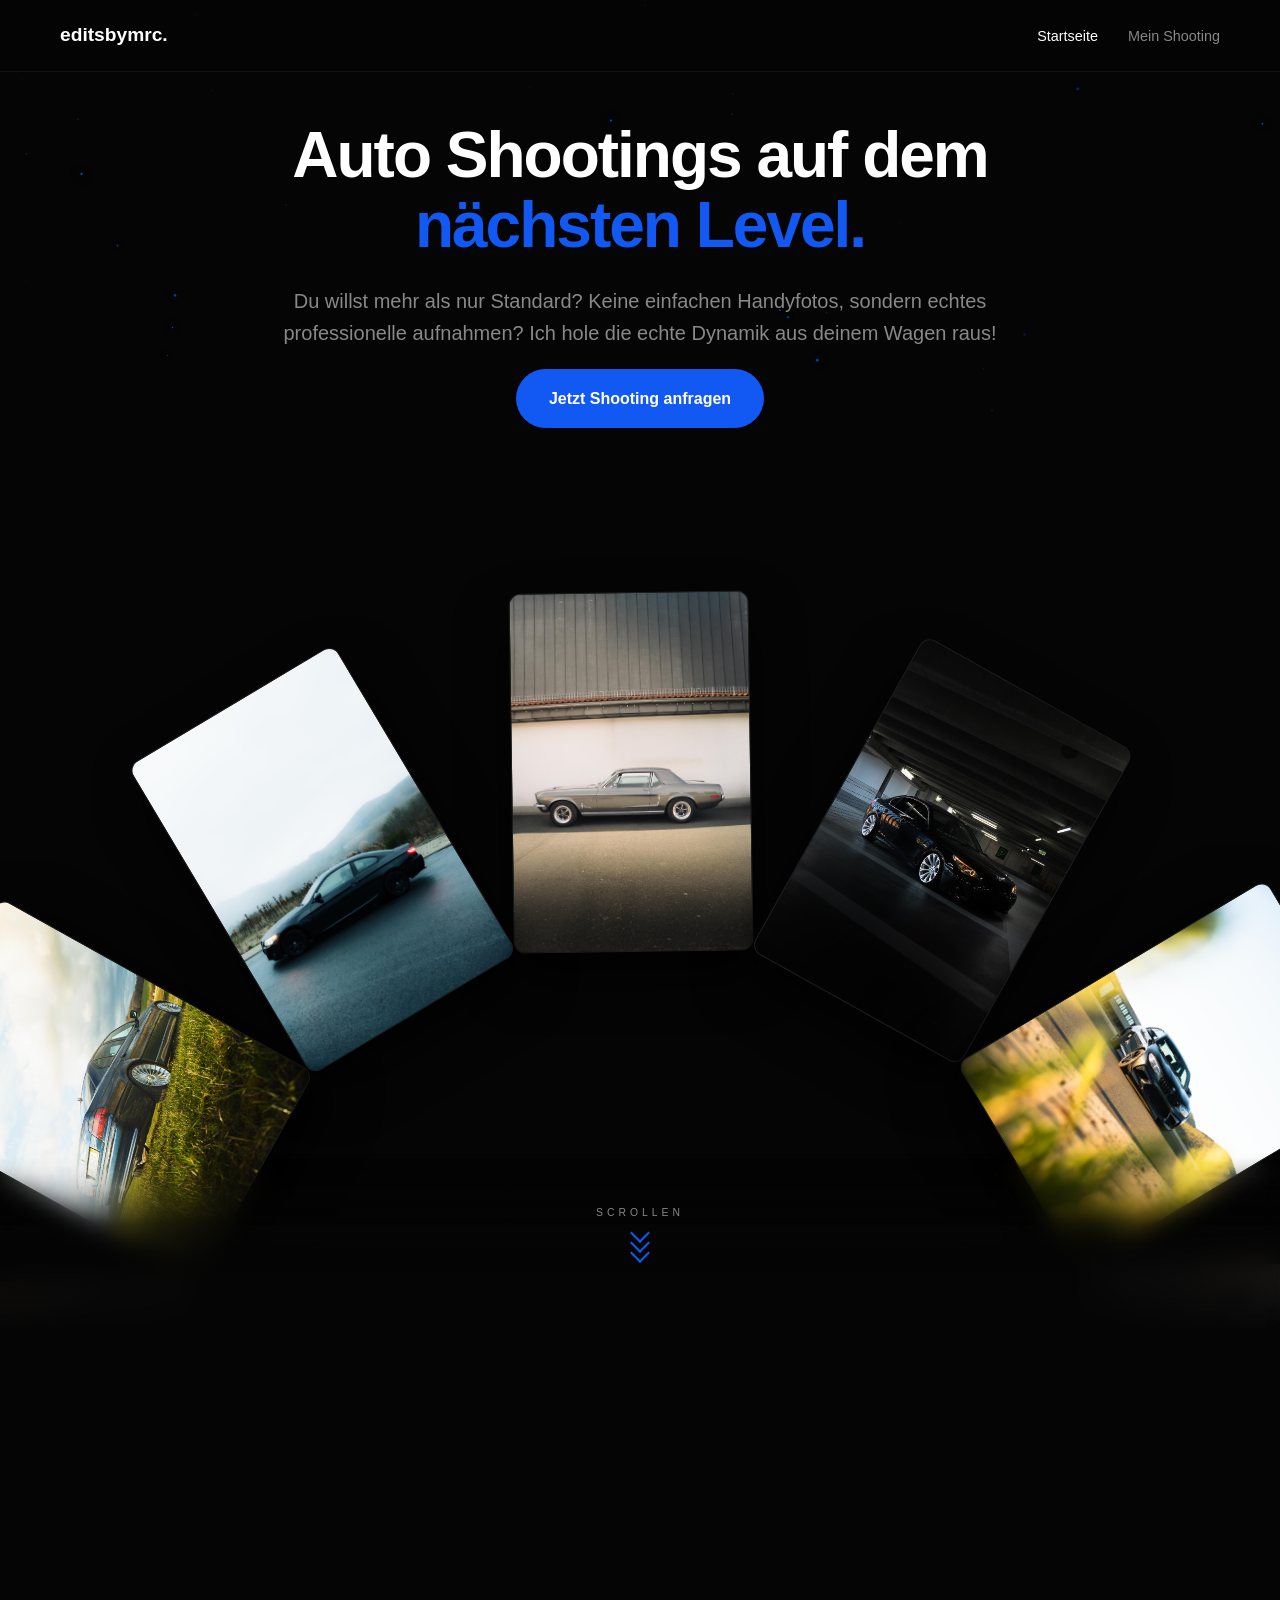
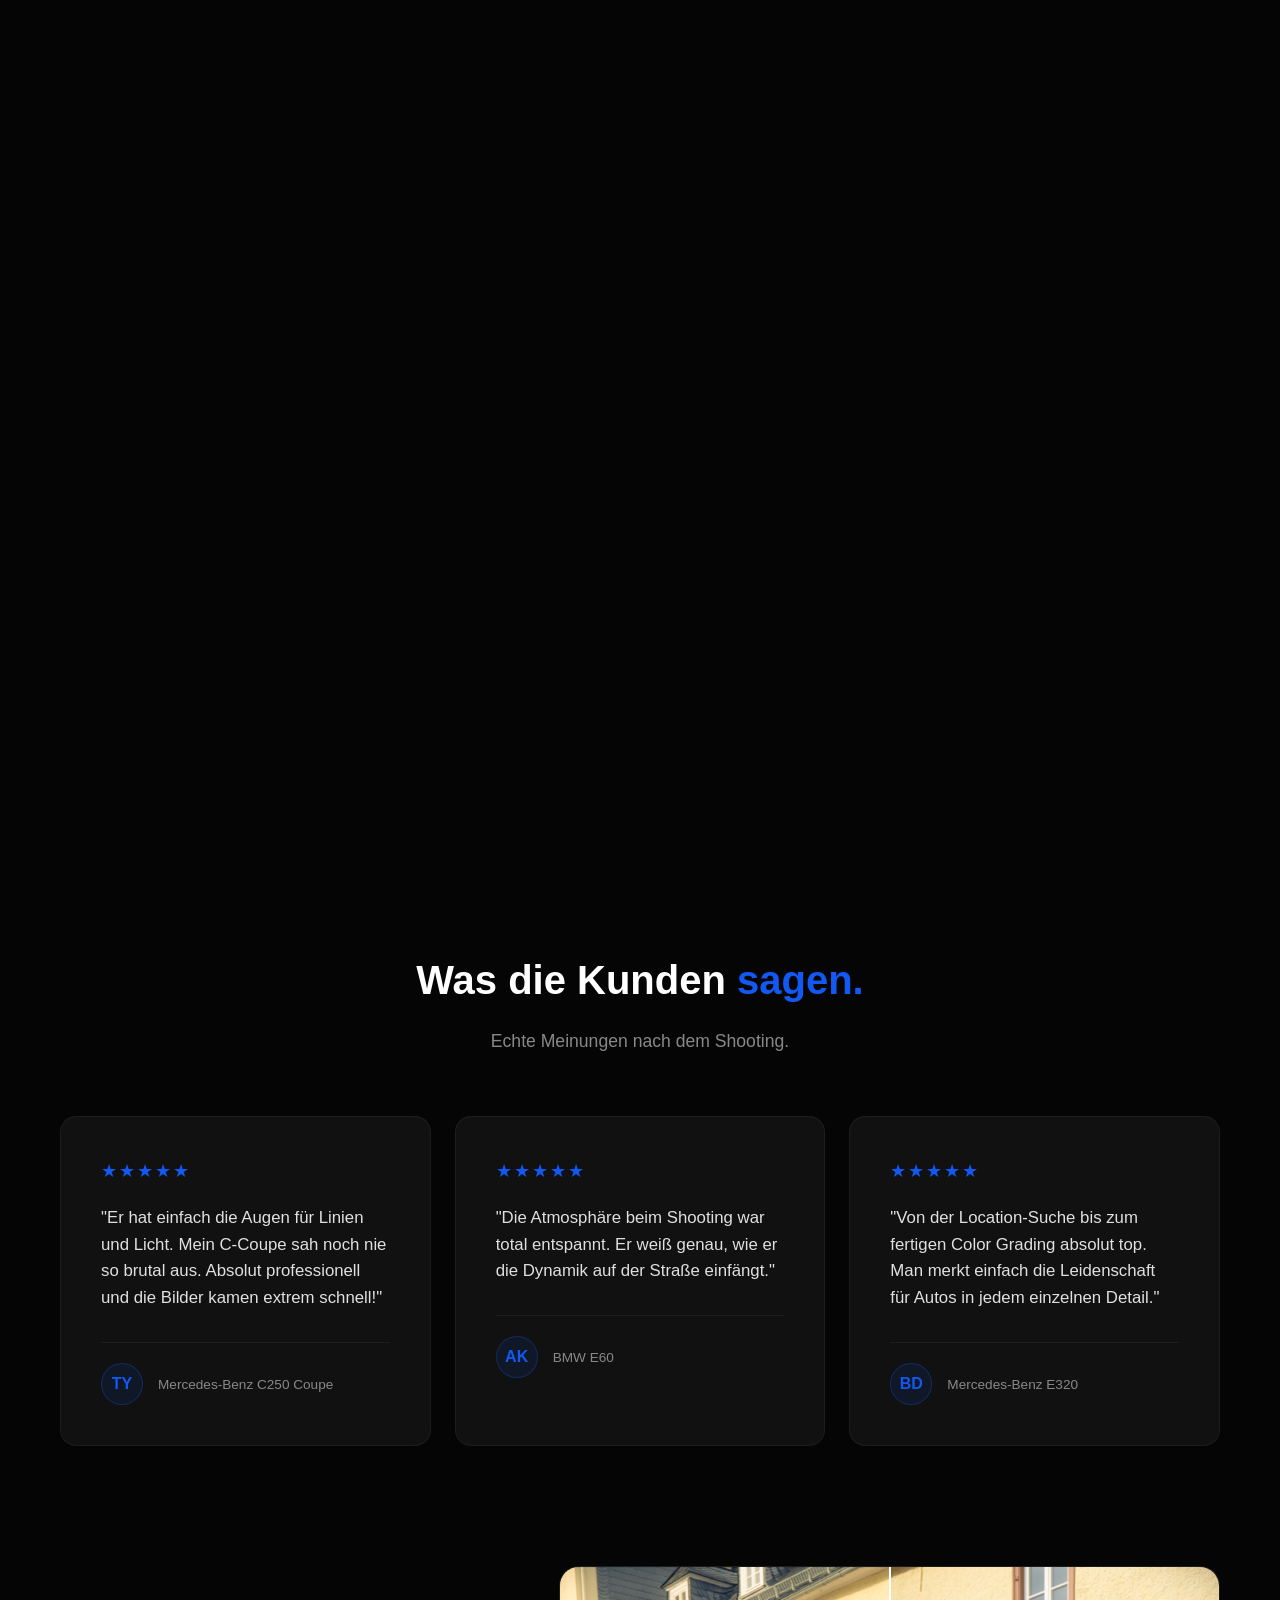
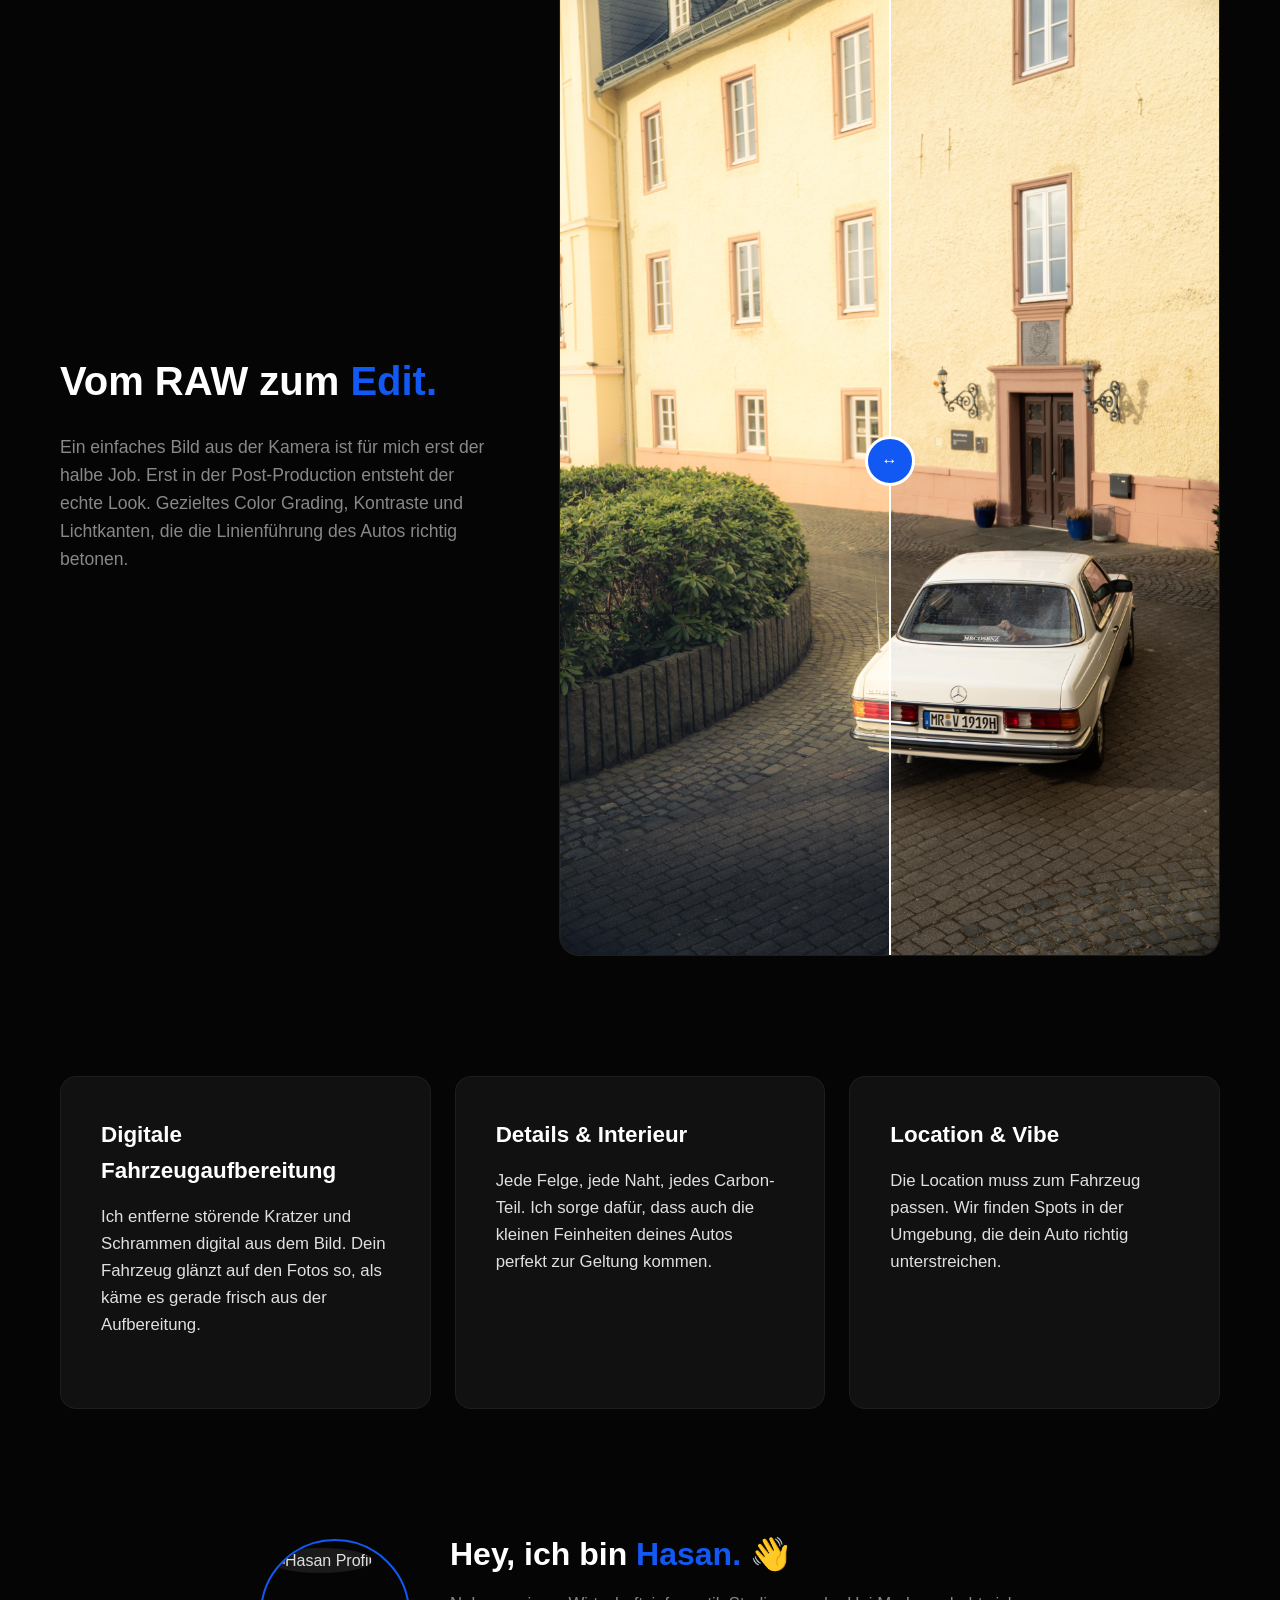
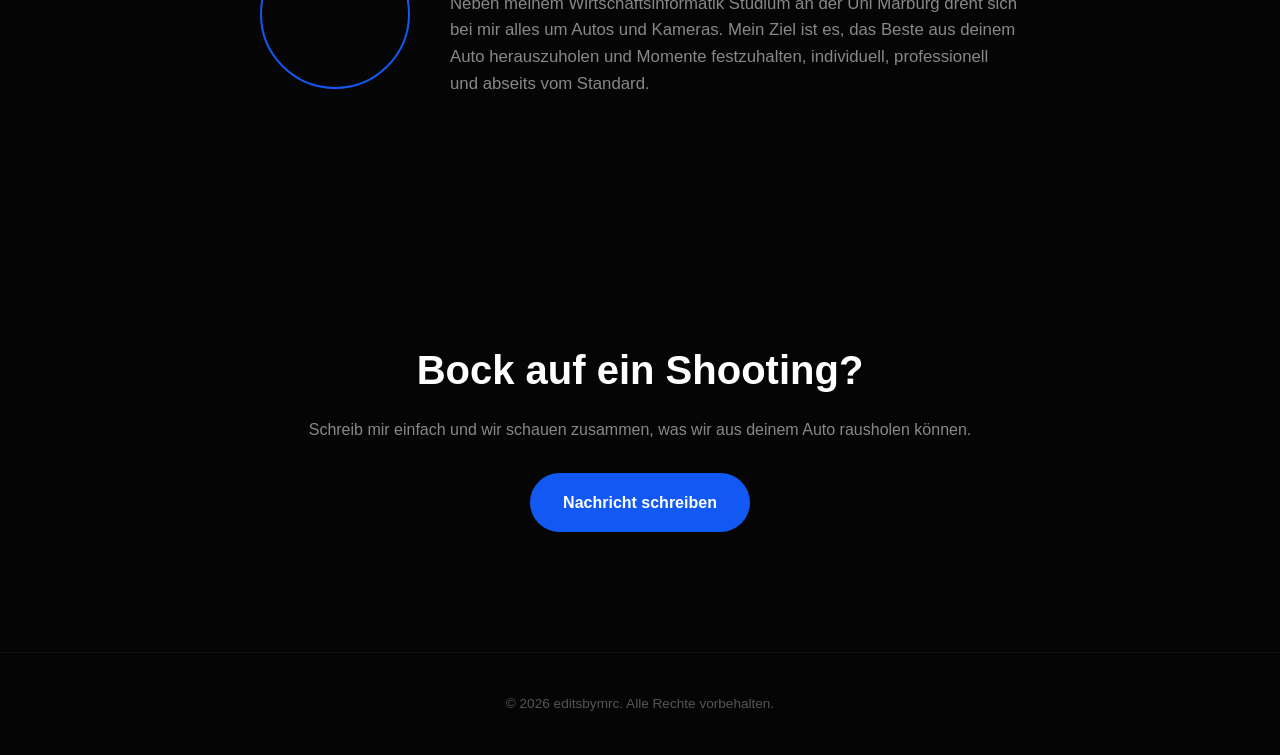
==== commit b9fa964a: "fehlerbehebungen und leichte optische anpassungen" ====
--- a/index.html
+++ b/index.html
@@ -27,9 +27,7 @@
 
 <main>
     <section class="hero framer-reveal">
-        <h1 class="blur-reveal">Auto Shootings auf dem <span class="accent-text">nächsten Level.</span></h1>
-        <p>Du willst mehr als nur Standard? Keine einfachen Handyfotos, sondern echtes professionelle aufnahmen? Ich hole die echte Dynamik aus deinem Wagen raus!</p>
-        <span class="text-glow-pulse">0% KI, 100% Hustle</span>
+        <h1 class="letter-reveal">Auto Shootings auf dem <span class="accent-text">nächsten Level.</span></h1>        <p>Du willst mehr als nur Standard? Keine einfachen Handyfotos, sondern echtes professionelle aufnahmen? Ich hole die echte Dynamik aus deinem Wagen raus!</p>
         <div class="hero-buttons">
             <a href="mailto:hasanmeric2204@gmail.com" class="btn-primary">Jetzt Shooting anfragen</a>
         </div>
@@ -409,5 +407,38 @@
         });
     });
 </script>
+
+<script>
+    // --- PREMIUM BUCHSTABEN-ANIMATION (WORT-BRUCH FIX) ---
+    document.addEventListener("DOMContentLoaded", function() {
+        const headline = document.querySelector('.letter-reveal');
+        if (!headline) return;
+
+        // WICHTIG: Hier habe ich das Leerzeichen am Ende von "dem" entfernt, das regelt das Skript jetzt selbst!
+        const text1 = "Auto Shootings auf dem";
+        const text2 = "nächsten Level.";
+
+        let delay = 0;
+
+        // Diese schlaue Funktion hält Wörter zusammen und animiert die Buchstaben
+        function processText(text) {
+            // Teilt den Satz in Wörter auf
+            return text.split(" ").map(word => {
+                // Hält das Wort als Block zusammen
+                let wordHtml = `<span style="white-space: nowrap;">`;
+                for (let char of word) {
+                    wordHtml += `<span class="char" style="animation-delay: ${delay}s">${char}</span>`;
+                    delay += 0.035; // Geschwindigkeit (kleiner = schneller)
+                }
+                wordHtml += `</span>`;
+                return wordHtml;
+            }).join(" "); // Fügt saubere Leerzeichen zwischen den Wörtern ein
+        }
+
+        // Baut alles zusammen (inklusive deines blauen Akzents!)
+        headline.innerHTML = processText(text1) + " <span class='accent-text'>" + processText(text2) + "</span>";
+    });
+</script>
+
 </body>
 </html>
--- a/css/style.css
+++ b/css/style.css
@@ -29,6 +29,7 @@
     color: #e0e0e0;
     line-height: 1.6;
     overflow-x: hidden;
+    -webkit-tap-highlight-color: transparent;
 }
 
 /* --- RESET & BASIS --- */
@@ -78,7 +79,8 @@
 
 /* --- HERO SECTION --- */
 .hero {
-    padding: 180px 20px 100px 20px;
+    /* FIX: Top-Padding leicht reduziert und Bottom-Padding auf 0, um toten Raum zu killen */
+    padding: 120px 20px 0px 20px;
     text-align: center;
     max-width: 800px;
     margin: 0 auto;
@@ -91,7 +93,7 @@
 /* --- TEXT ANIMATION: BREATHING GLOW --- */
 .text-glow-pulse {
     display: block;
-    margin-bottom: 40px;
+    margin-bottom: 35px;
     color: #ffffff;
     font-weight: bold;
     animation: neonPulse 5.0s ease-in-out infinite alternate;
@@ -142,11 +144,17 @@
 /* =========================================
    SCROLL-WHEEL GALERIE (Desktop)
    ========================================= */
-.wheel-section { height: 400vh; margin-top: 10vh; position: relative; }
+.wheel-section { height: 400vh; margin-top: 0; position: relative; }
 
 .wheel-sticky { position: sticky; top: 0; height: 100vh; width: 100%; overflow: hidden; background-color: #050505; }
 .wheel-container {
-    position: absolute; bottom: -68vw; left: 50%; width: 100vw; height: 100vw;
+    position: absolute;
+
+    /* FIX: Das ist der absolute Gamechanger! Vorher war hier -68vw.
+       Indem wir -55vw setzen, ziehen wir das gesamte Rad physisch viel weiter in den Bildschirm. */
+    bottom: -55vw;
+
+    left: 50%; width: 100vw; height: 100vw;
     margin-left: -50vw; border-radius: 50%; transition: transform 0.1s linear;
 }
 
@@ -322,7 +330,7 @@
     display: flex;
     flex-direction: column;
     align-items: center;
-    margin-top: 50px; /* Schöner Abstand zum Text */
+    margin-top: 50px;
     pointer-events: none;
 }
 
@@ -333,8 +341,6 @@
     text-transform: uppercase;
     margin-bottom: 5px;
 }
-
-/* Die blauen Pfeile selbst (.scroll-arrow) ziehen sich ihr Design automatisch aus dem Code der Startseite! */
 
 .card-stack-container {
     max-width: 1000px;
@@ -348,11 +354,11 @@
 .card-stack-item {
     position: sticky;
     top: 12vh;
-    height: 75vh; /* Standardhöhe am PC */
-    max-height: 800px; /* Begrenzung auf riesigen Monitoren */
+    height: 75vh;
+    max-height: 800px;
     width: auto;
-    aspect-ratio: 2 / 3; /* ZWINGT DIE KARTE INS 2:3 HOCHFORMAT */
-    margin: 0 auto 70vh auto; /* Zentriert die Karte horizontal! */
+    aspect-ratio: 2 / 3;
+    margin: 0 auto 70vh auto;
 
     border-radius: 20px;
     overflow: hidden;
@@ -371,7 +377,7 @@
     height: 100%;
     object-fit: cover;
     pointer-events: auto;
-    cursor: pointer; /* Zeigt, dass man klicken kann */
+    cursor: pointer;
     transition: transform 0.8s cubic-bezier(0.16, 1, 0.3, 1);
 }
 
@@ -399,13 +405,13 @@
 .premium-login-wrapper {
     display: flex;
     align-items: center;
+    justify-content: space-between;
     background: rgba(0, 0, 0, 0.6);
     border: 1px solid rgba(255, 255, 255, 0.15);
-    border-radius: 40px;
-    padding: 6px 6px 6px 20px;
+    border-radius: 50px;
+    padding: 8px 8px 8px 25px;
     margin: 0 auto;
 
-    /* FIX FÜR DESKTOP: Begrenze die maximale Breite, damit es nicht so riesig wird */
     width: 100%;
     max-width: 450px;
 
@@ -416,7 +422,7 @@
 
 .premium-login-wrapper:focus-within {
     border-color: #1259f3;
-    box-shadow: 0 0 20px rgba(18, 89, 243, 0.2);
+    box-shadow: 0 0 25px rgba(18, 89, 243, 0.25);
     background: rgba(0, 0, 0, 0.8);
 }
 
@@ -430,8 +436,6 @@
     padding: 10px 0;
     min-width: 0;
     -webkit-appearance: none;
-
-    /* NEU: Zwingt Handys (besonders iPhones), die Tastatur zu öffnen */
     -webkit-user-select: text !important;
     user-select: text !important;
     pointer-events: auto !important;
@@ -439,8 +443,27 @@
 
 .premium-login-input::placeholder { color: #666; }
 
-/* ... ab hier bleibt der Code für .premium-login-btn ganz normal stehen ... */
-
+.premium-login-btn {
+    background: #1259f3;
+    color: #fff;
+    border: none;
+    border-radius: 40px;
+    padding: 14px 32px;
+    font-weight: 600;
+    font-size: 1rem;
+    cursor: pointer;
+    transition: all 0.3s cubic-bezier(0.16, 1, 0.3, 1);
+    box-shadow: 0 4px 15px rgba(18, 89, 243, 0.4);
+    margin-left: 10px;
+
+    white-space: nowrap;
+    flex-shrink: 0;
+}
+
+.premium-login-btn:hover {
+    background: #0d46c4;
+    transform: scale(1.03);
+}
 
 /* =========================================
    RESPONSIVE (Mobil - Premium App Vibe)
@@ -448,20 +471,43 @@
 @media (max-width: 900px) {
     .nav-container { flex-direction: column; gap: 15px; padding: 15px; }
     nav ul { gap: 20px; }
-    .hero { padding: 140px 20px 60px 20px; }
+
+    /* FIX: Auch hier auf dem Handy extrem nach oben gezogen */
+    .hero { padding: 100px 20px 0px 20px !important; }
     .hero h1 { font-size: 2.2rem; }
-    .hero p { font-size: 1rem; margin-bottom: 30px; }
+    .hero p { font-size: 1rem; margin-bottom: 10px; }
+
+    /* Zieht das Rad näher an den Button heran */
+    .text-glow-pulse { margin-bottom: 25px !important; }
 
     /* === Horizontal Swipe Carousel fürs Handy === */
     .wheel-blur-overlay { display: none; }
-    .wheel-section { height: auto; padding: 40px 0; margin: 40px 0; overflow: hidden; position: relative; }
+
+    /* FIX: Hier ist der Trick fürs Handy! Ein negativer margin-top zieht das Rad hoch */
+    .wheel-section { height: auto; padding: 0 0 40px 0; margin: -20px 0 40px 0; overflow: hidden; position: relative; }
     .wheel-sticky { position: relative; height: auto; overflow: visible; background-color: transparent; }
 
     .wheel-container {
-        position: relative; width: 100%; height: auto; bottom: auto; left: auto; margin: 0;
-        transform: none !important; border: none; display: flex; flex-direction: row; gap: 15px;
-        overflow-x: auto; scroll-snap-type: x mandatory; padding: 0 20px;
-        -webkit-overflow-scrolling: touch; scrollbar-width: none; scroll-behavior: smooth;
+        position: relative;
+        width: 100%;
+        height: auto;
+        bottom: auto;
+        left: auto;
+        margin: 0;
+        transform: none !important;
+        border: none;
+        display: flex;
+        flex-direction: row;
+        gap: 15px;
+        overflow-x: auto;
+        scroll-snap-type: x mandatory;
+
+        /* HIER IST DER MAGISCHE ZENTRIER-FIX: */
+        padding: 0 calc(50vw - min(42.5vw, 160px));
+
+        -webkit-overflow-scrolling: touch;
+        scrollbar-width: none;
+        scroll-behavior: smooth;
     }
     .wheel-container::-webkit-scrollbar { display: none; }
 
@@ -568,15 +614,16 @@
     /* === MOBILE OPTIMIERUNG: LOGIN === */
     .premium-login-wrapper {
         flex-direction: column;
-        border-radius: 16px;
+        border-radius: 20px;
         padding: 15px;
-        background: rgba(0, 0, 0, 0.4);
+        background: rgba(0, 0, 0, 0.5);
+        max-width: 100%;
     }
 
     .premium-login-input {
         width: 100%;
         text-align: center;
-        padding: 5px 0 15px 0;
+        padding: 10px 0 20px 0;
         font-size: 1.15rem;
     }
 
@@ -584,8 +631,8 @@
         width: 100%;
         margin-left: 0;
         padding: 16px;
-        border-radius: 12px;
-        font-size: 1rem;
+        border-radius: 14px;
+        font-size: 1.05rem;
     }
 
     /* === MOBILE OPTIMIERUNG: CARD STACK (Kunden-Template) === */
@@ -598,10 +645,10 @@
     }
 
     .card-stack-item {
-        top: 10vh;
-        width: 100%; /* Füllt die Breite des Handys aus */
-        height: auto; /* Höhe wird durch Aspect-Ratio berechnet */
-        aspect-ratio: 2 / 3; /* Bleibt auch auf dem Handy zu 100% im Format */
+        top: 18vh;
+        width: 100%;
+        height: auto;
+        aspect-ratio: 2 / 3;
         border-radius: 16px;
         margin-bottom: 80vh;
     }
@@ -615,6 +662,19 @@
     .download-cta-section h3 {
         font-size: 1.5rem !important;
     }
+}
+
+/* === BUCHSTABEN-ANIMATION (STARTSEITE) === */
+.letter-reveal .char {
+    opacity: 0;
+    display: inline-block;
+    transform: translateY(15px);
+    animation: revealChar 0.6s cubic-bezier(0.16, 1, 0.3, 1) forwards;
+}
+
+@keyframes revealChar {
+    0% { opacity: 0; transform: translateY(15px); filter: blur(4px); }
+    100% { opacity: 1; transform: translateY(0); filter: blur(0px); }
 }
 
 /* =========================================
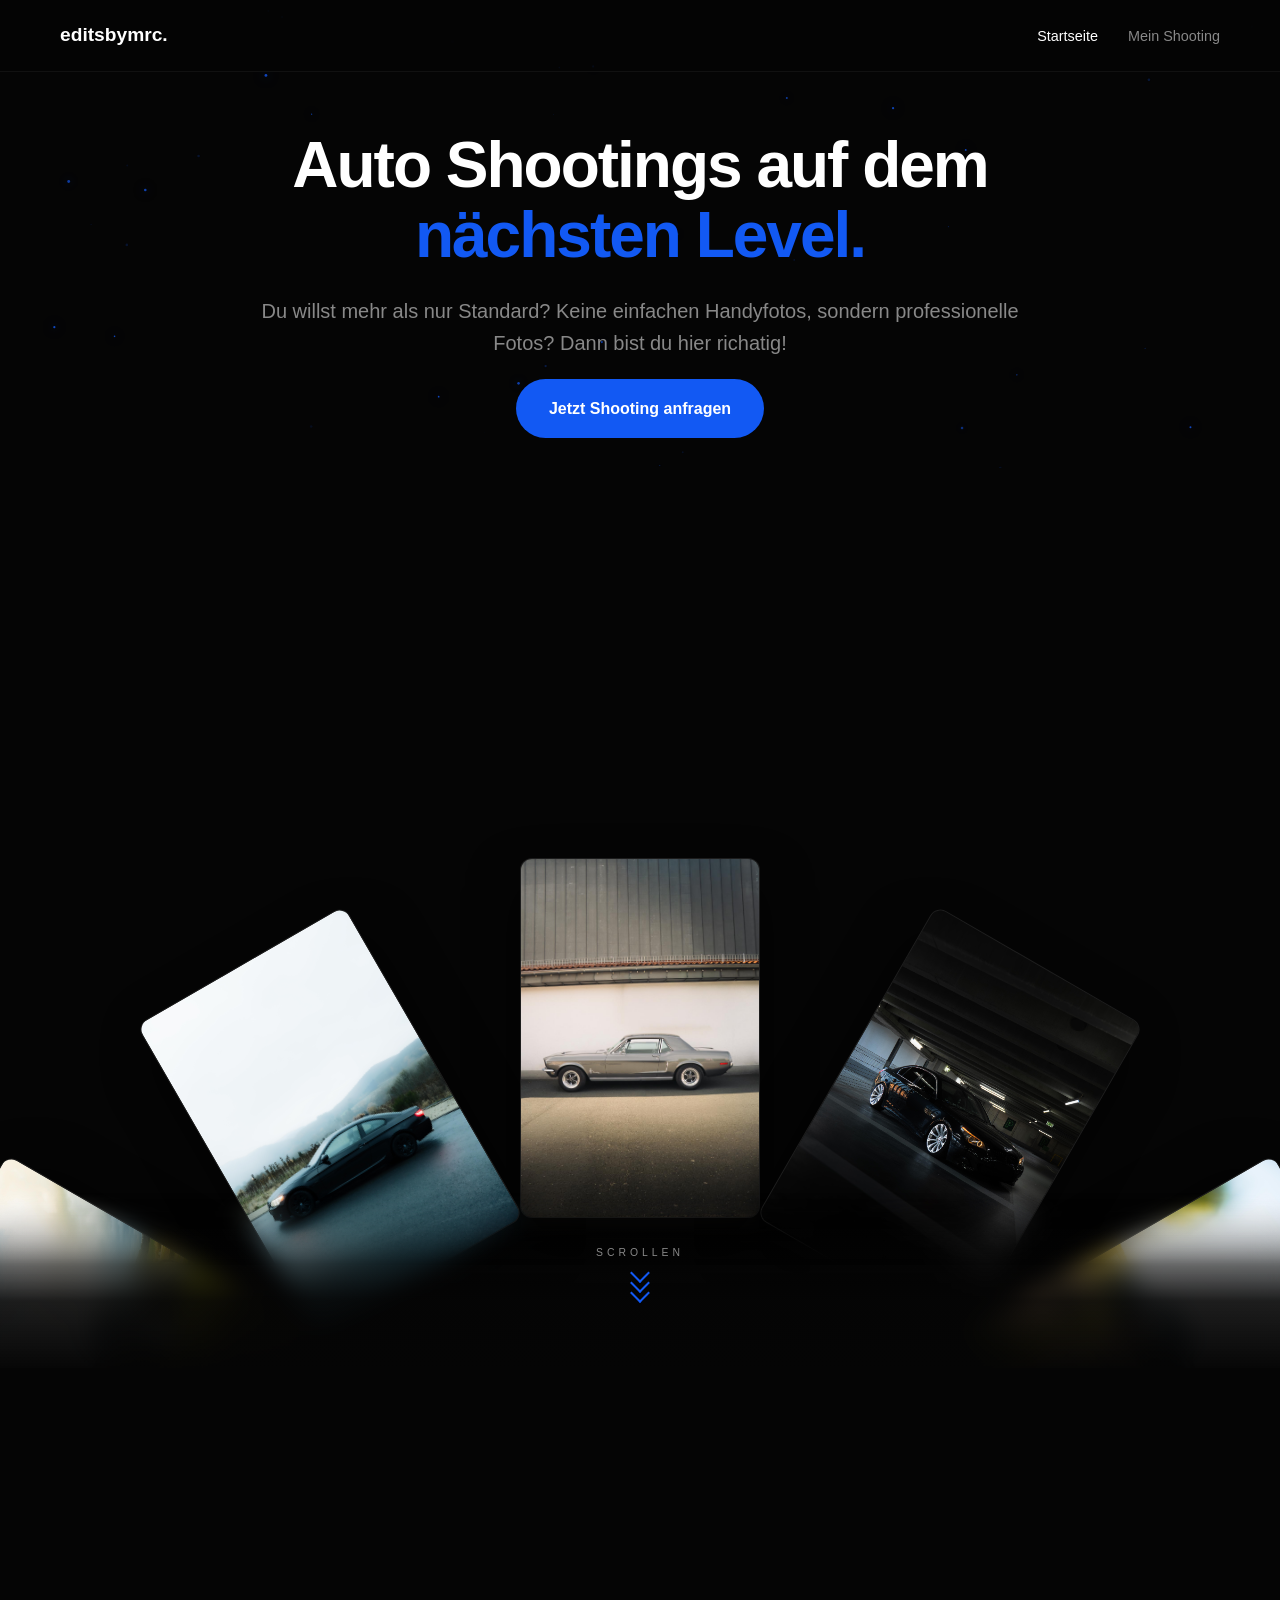
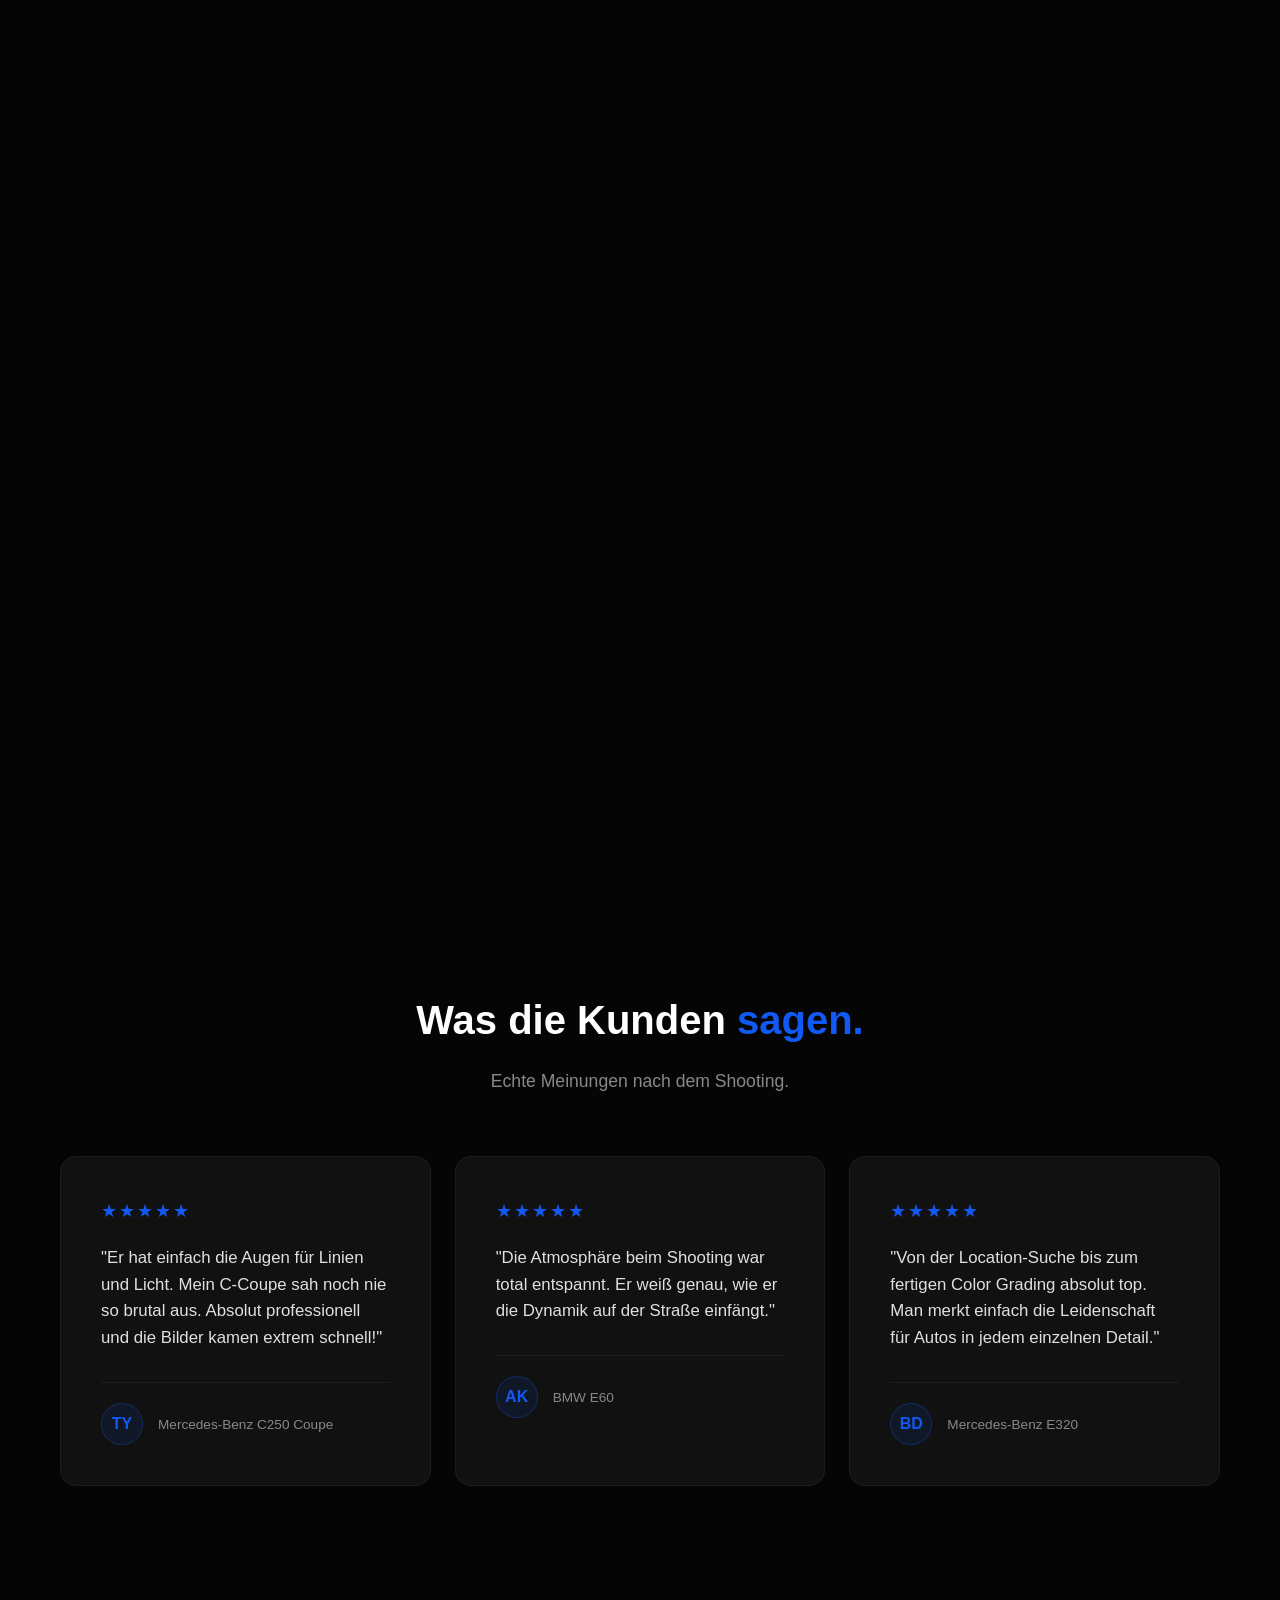
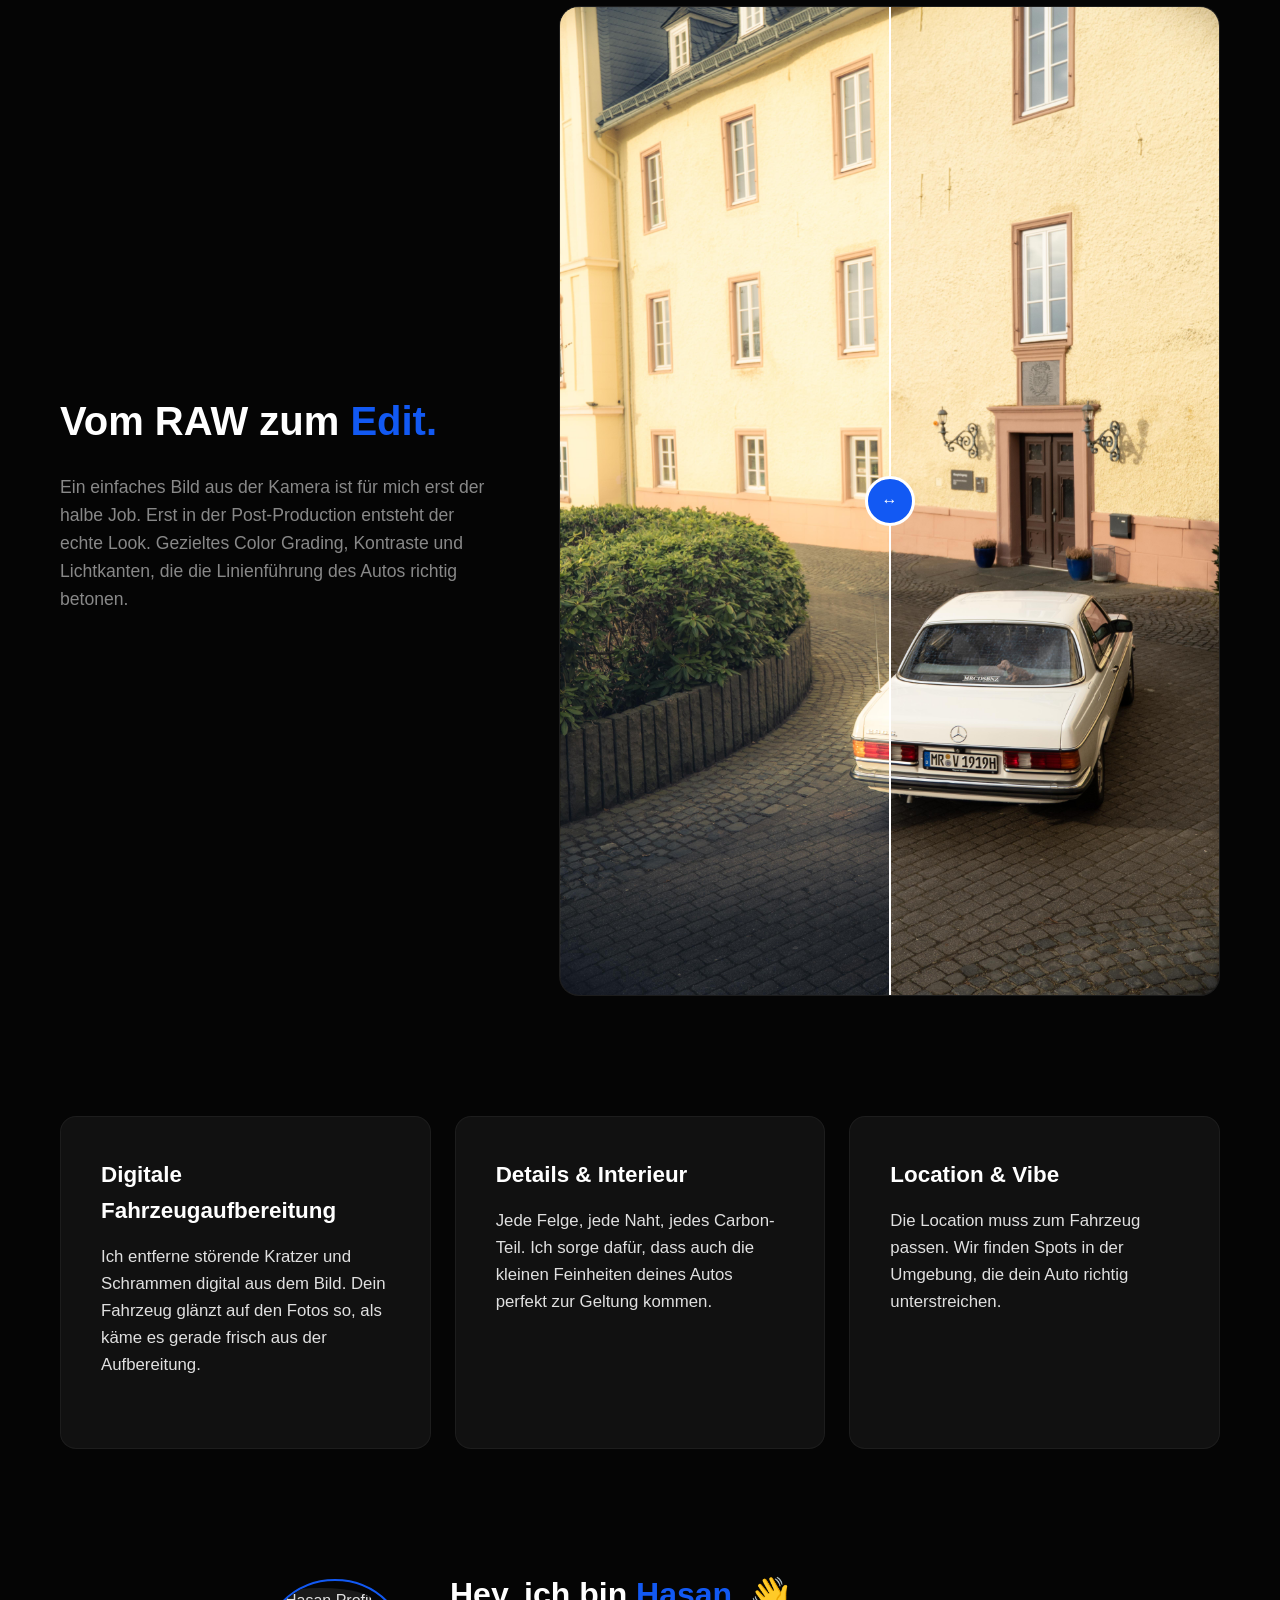
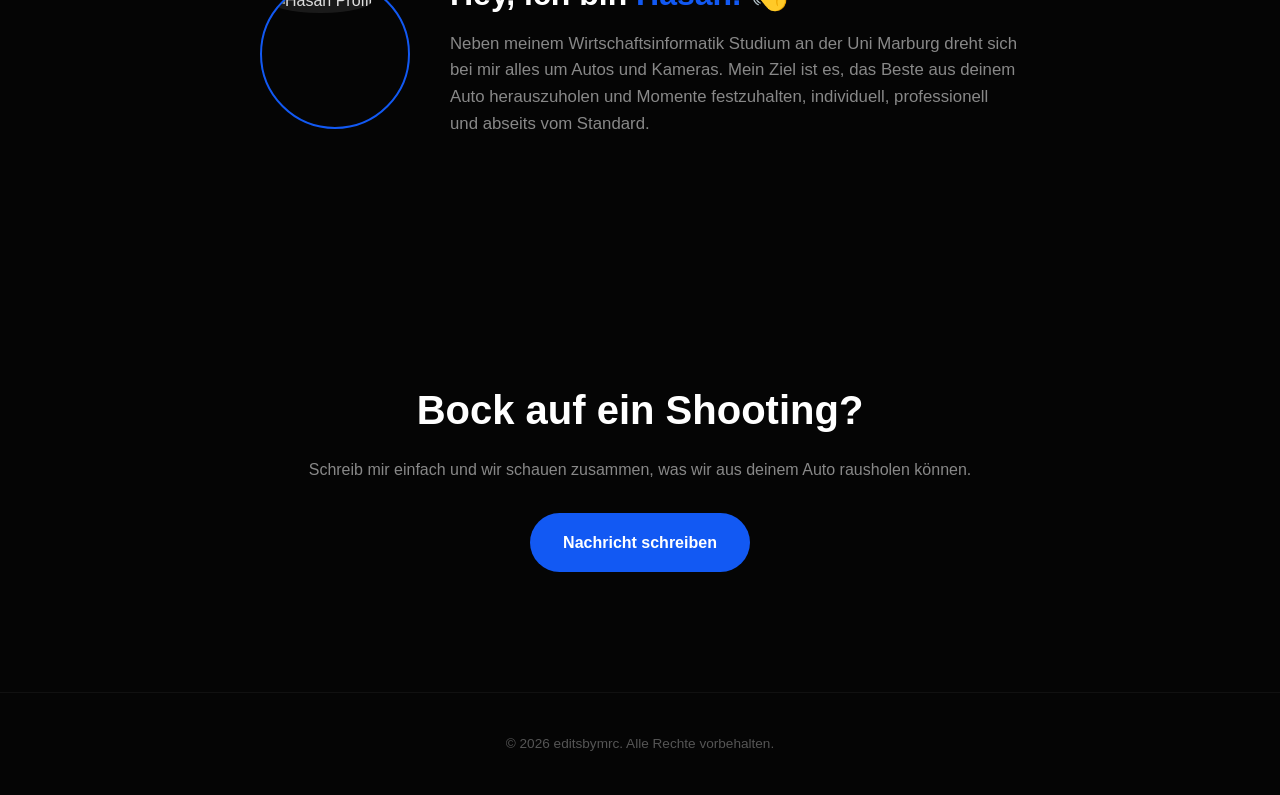
==== commit 1ed537ae: "fehlerbehebungen" ====
--- a/index.html
+++ b/index.html
@@ -27,7 +27,9 @@
 
 <main>
     <section class="hero framer-reveal">
-        <h1 class="letter-reveal">Auto Shootings auf dem <span class="accent-text">nächsten Level.</span></h1>        <p>Du willst mehr als nur Standard? Keine einfachen Handyfotos, sondern echtes professionelle aufnahmen? Ich hole die echte Dynamik aus deinem Wagen raus!</p>
+        <h1 class="letter-reveal">Auto Shootings auf dem <span class="accent-text">nächsten Level.</span></h1>
+
+        <p>Du willst mehr als nur Standard? Keine einfachen Handyfotos, sondern professionelle Fotos? Dann bist du hier richatig!</p>
         <div class="hero-buttons">
             <a href="mailto:hasanmeric2204@gmail.com" class="btn-primary">Jetzt Shooting anfragen</a>
         </div>
--- a/css/style.css
+++ b/css/style.css
@@ -79,11 +79,14 @@
 
 /* --- HERO SECTION --- */
 .hero {
-    /* FIX: Top-Padding leicht reduziert und Bottom-Padding auf 0, um toten Raum zu killen */
-    padding: 120px 20px 0px 20px;
+    padding: 130px 20px 30px 20px; /* Leichtes Padding nach unten hinzugefügt */
     text-align: center;
     max-width: 800px;
     margin: 0 auto;
+
+    /* Der Schutzschild bleibt: */
+    position: relative;
+    z-index: 100;
 }
 
 .hero h1 { font-size: 4rem; font-weight: 800; letter-spacing: -2px; line-height: 1.1; margin-bottom: 24px; color: #ffffff; }
@@ -144,15 +147,16 @@
 /* =========================================
    SCROLL-WHEEL GALERIE (Desktop)
    ========================================= */
-.wheel-section { height: 400vh; margin-top: 0; position: relative; }
+.wheel-section { height: 400vh; margin-top: 0; position: relative; } /* Negativen margin entfernt! */
 
 .wheel-sticky { position: sticky; top: 0; height: 100vh; width: 100%; overflow: hidden; background-color: #050505; }
+
 .wheel-container {
     position: absolute;
 
-    /* FIX: Das ist der absolute Gamechanger! Vorher war hier -68vw.
-       Indem wir -55vw setzen, ziehen wir das gesamte Rad physisch viel weiter in den Bildschirm. */
-    bottom: -55vw;
+    /* DER MAGISCHE MATH-FIX FÜR ULTRAWIDE/4K MONITORE:
+       Berechnet den Abstand so, dass die Bilder IMMER unter dem Button bleiben! */
+    bottom: calc(-100vw + 100vh - 550px);
 
     left: 50%; width: 100vw; height: 100vw;
     margin-left: -50vw; border-radius: 50%; transition: transform 0.1s linear;
@@ -302,7 +306,7 @@
 
 
 /* =========================================
-   CINEMATIC CARD STACK (Kunden-Galerie 2:3 FIX)
+   CINEMATIC CARD STACK (Kunden-Galerie)
    ========================================= */
 .client-hero {
     padding: 160px 20px 80px 20px;
@@ -369,7 +373,7 @@
 }
 
 .card-stack-container .card-stack-item:last-child {
-    margin-bottom: 10vh;
+    margin-bottom: 50vh;
 }
 
 .card-stack-item img {
@@ -387,7 +391,10 @@
 
 .download-cta-section {
     max-width: 800px;
-    margin: 0 auto 100px auto;
+
+    /* FIX: -40vh zieht den Block hoch in die leere "Spur" des letzten Bildes! */
+    margin: -40vh auto 100px auto;
+
     padding: 60px 30px;
     text-align: center;
     background: rgba(17, 17, 17, 0.7);
@@ -396,6 +403,10 @@
     border-radius: 16px;
     border: 1px solid rgba(255, 255, 255, 0.05);
     box-shadow: 0 20px 40px rgba(0,0,0,0.5);
+
+    /* Zieht die Box in den Vordergrund, falls sie das letzte Bild leicht überlappt */
+    position: relative;
+    z-index: 20;
 }
 
 
@@ -473,17 +484,14 @@
     nav ul { gap: 20px; }
 
     /* FIX: Auch hier auf dem Handy extrem nach oben gezogen */
-    .hero { padding: 100px 20px 0px 20px !important; }
+    .hero { padding: 110px 20px 0px 20px !important; }
     .hero h1 { font-size: 2.2rem; }
     .hero p { font-size: 1rem; margin-bottom: 10px; }
 
-    /* Zieht das Rad näher an den Button heran */
     .text-glow-pulse { margin-bottom: 25px !important; }
 
     /* === Horizontal Swipe Carousel fürs Handy === */
     .wheel-blur-overlay { display: none; }
-
-    /* FIX: Hier ist der Trick fürs Handy! Ein negativer margin-top zieht das Rad hoch */
     .wheel-section { height: auto; padding: 0 0 40px 0; margin: -20px 0 40px 0; overflow: hidden; position: relative; }
     .wheel-sticky { position: relative; height: auto; overflow: visible; background-color: transparent; }
 
@@ -502,13 +510,22 @@
         overflow-x: auto;
         scroll-snap-type: x mandatory;
 
-        /* HIER IST DER MAGISCHE ZENTRIER-FIX: */
-        padding: 0 calc(50vw - min(42.5vw, 160px));
+        /* DIE KUGELSICHERE ZENTRIERUNG FÜR HANDYS */
+        padding: 0 !important;
 
         -webkit-overflow-scrolling: touch;
         scrollbar-width: none;
         scroll-behavior: smooth;
     }
+
+    /* Unsichtbare Blöcke zwingen das erste Bild exakt in die Mitte */
+    .wheel-container::before,
+    .wheel-container::after {
+        content: '';
+        display: block;
+        flex: 0 0 calc(50vw - min(42.5vw, 160px) - 15px);
+    }
+
     .wheel-container::-webkit-scrollbar { display: none; }
 
     .wheel-item {
@@ -645,7 +662,7 @@
     }
 
     .card-stack-item {
-        top: 18vh;
+        top: 18vh; /* FIX: Schützt die Karte davor, oben abgeschnitten zu werden */
         width: 100%;
         height: auto;
         aspect-ratio: 2 / 3;
@@ -656,7 +673,7 @@
     .download-cta-section {
         padding: 40px 25px !important;
         width: calc(100% - 40px) !important;
-        margin: 0 auto 60px auto !important;
+        margin: -40vh auto 60px auto !important;
     }
 
     .download-cta-section h3 {
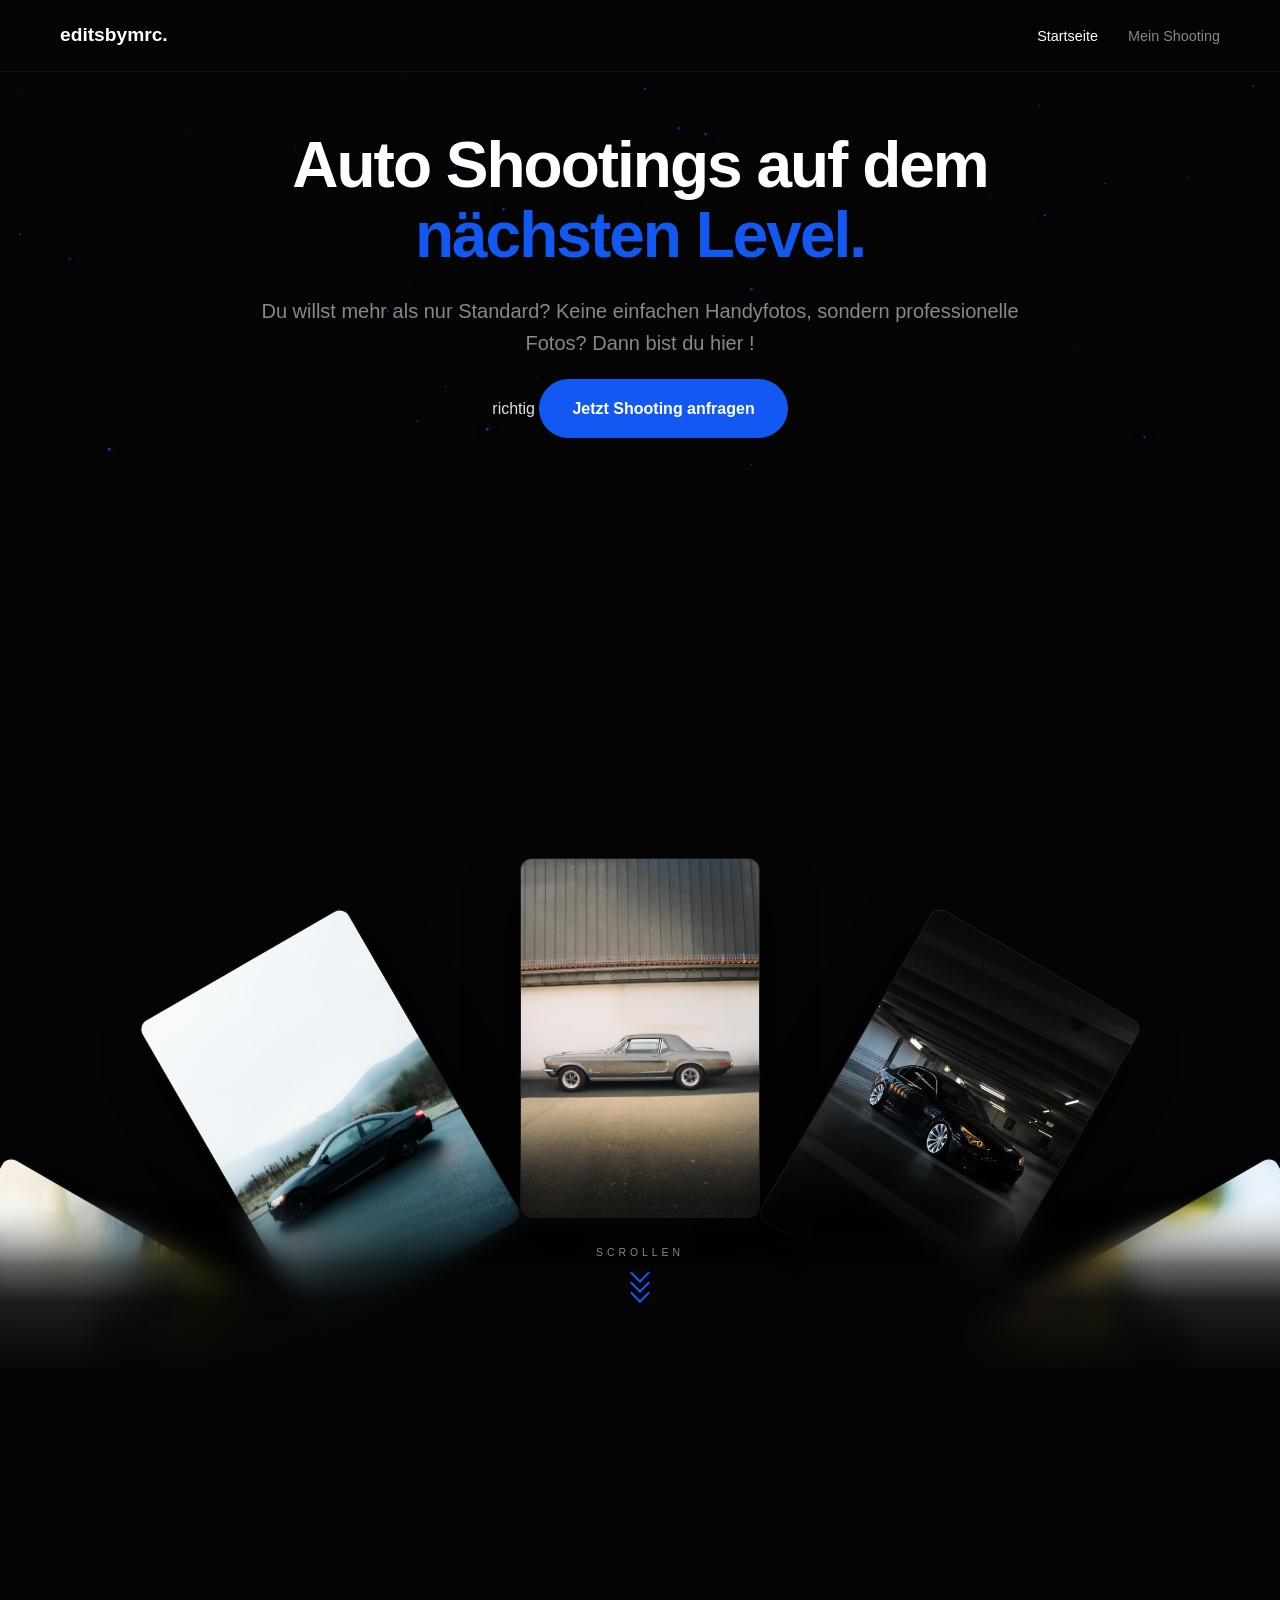
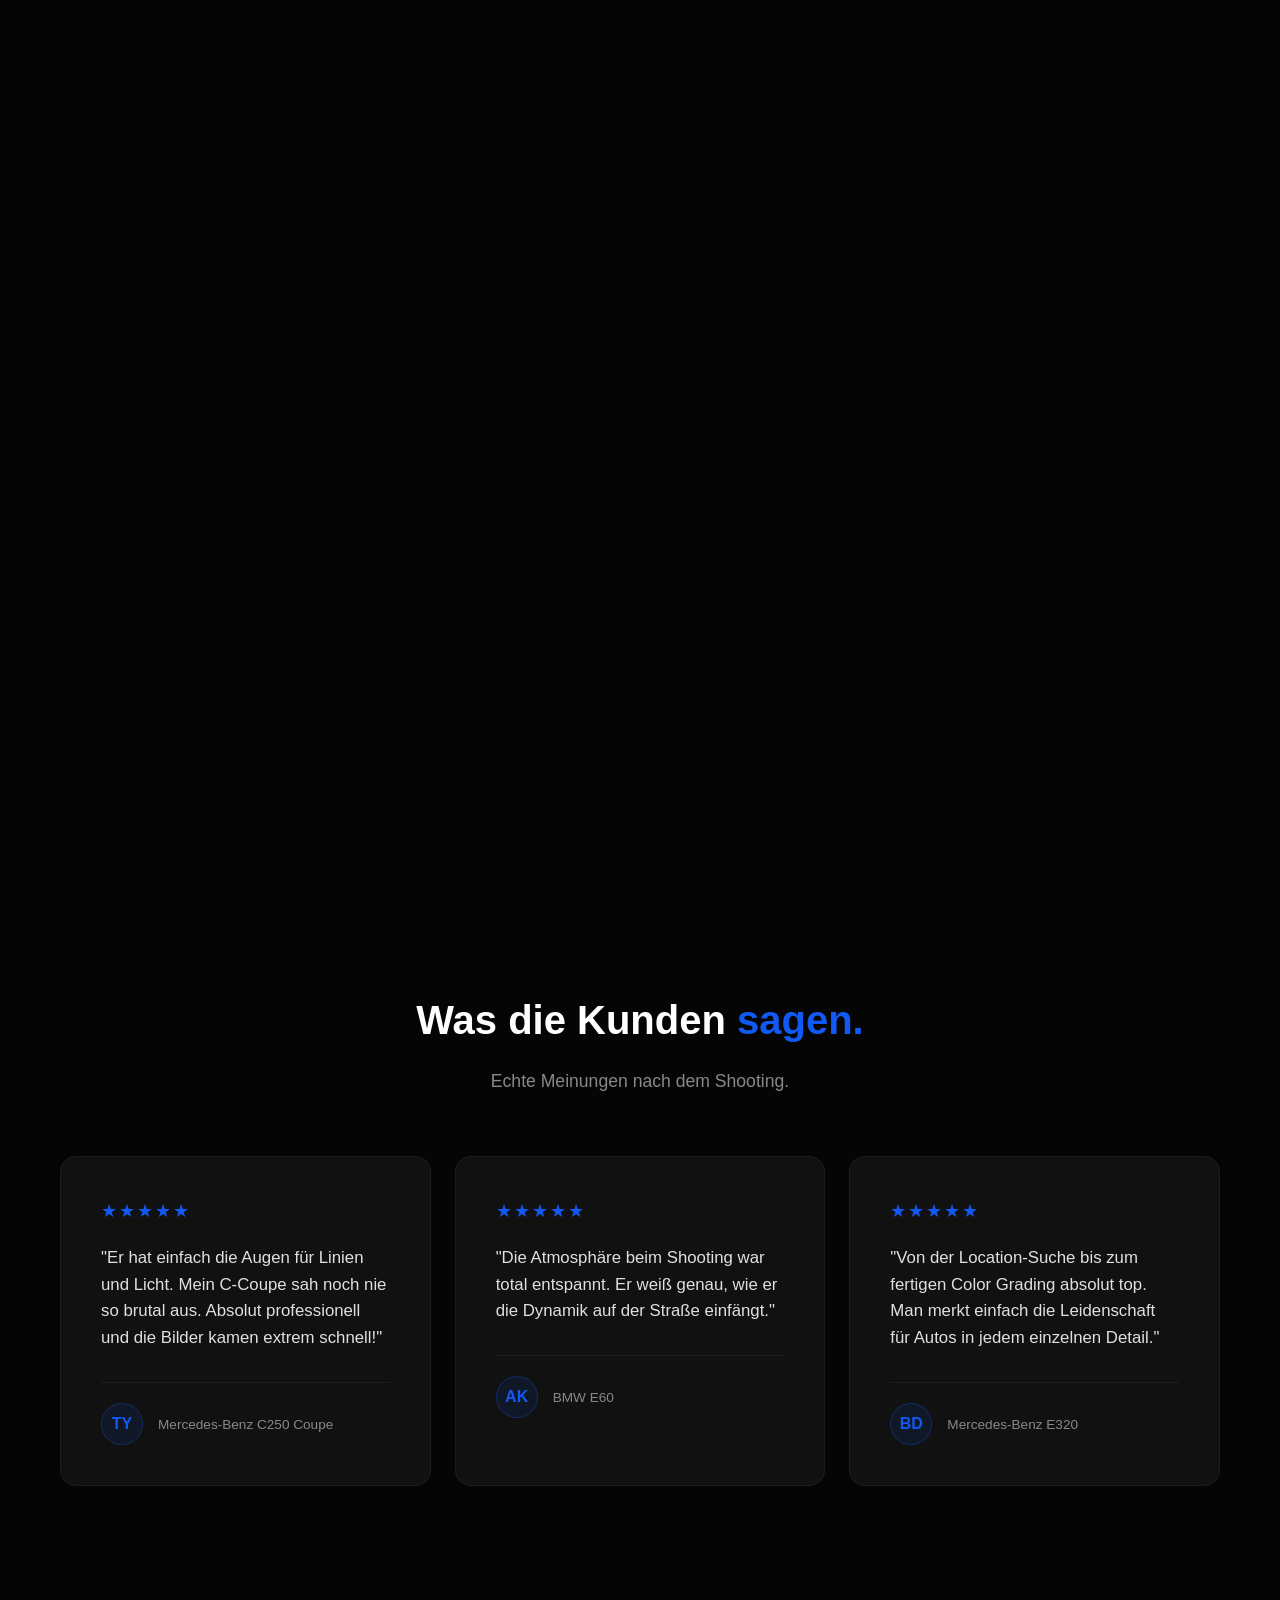
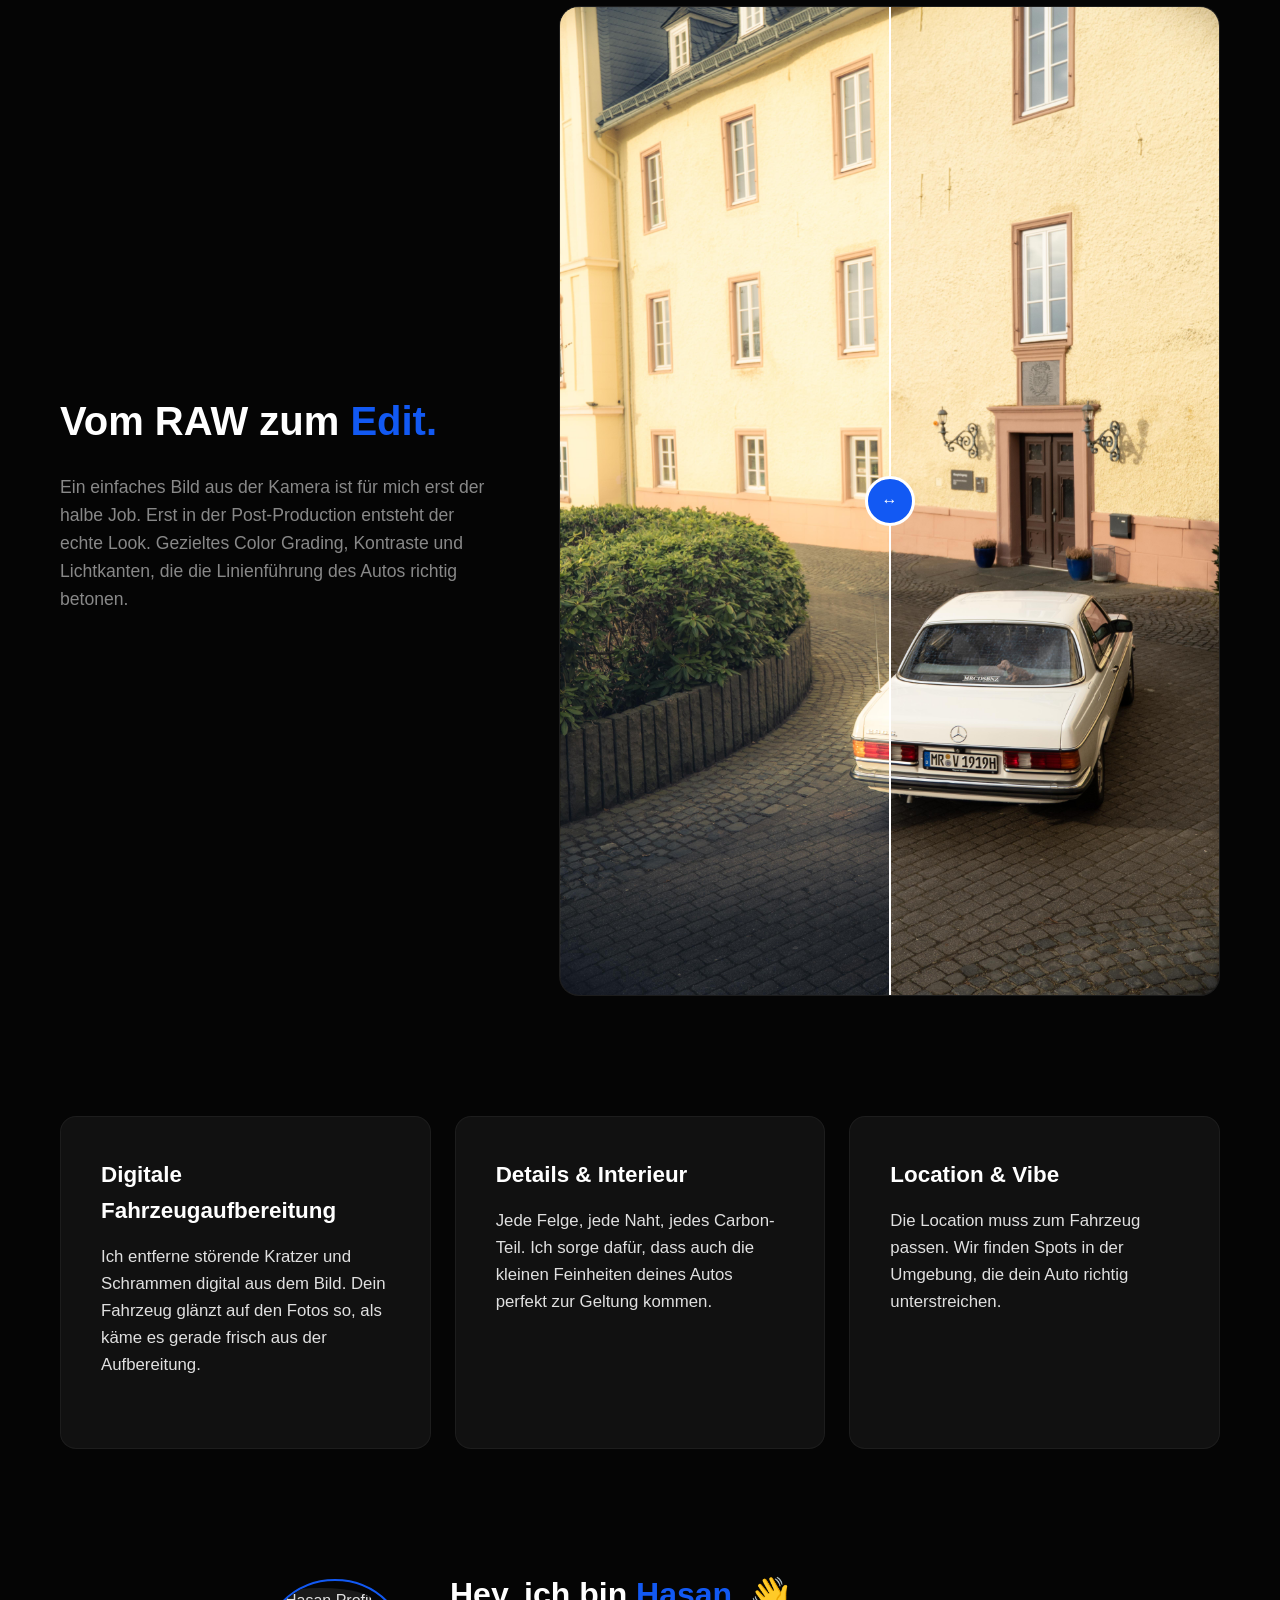
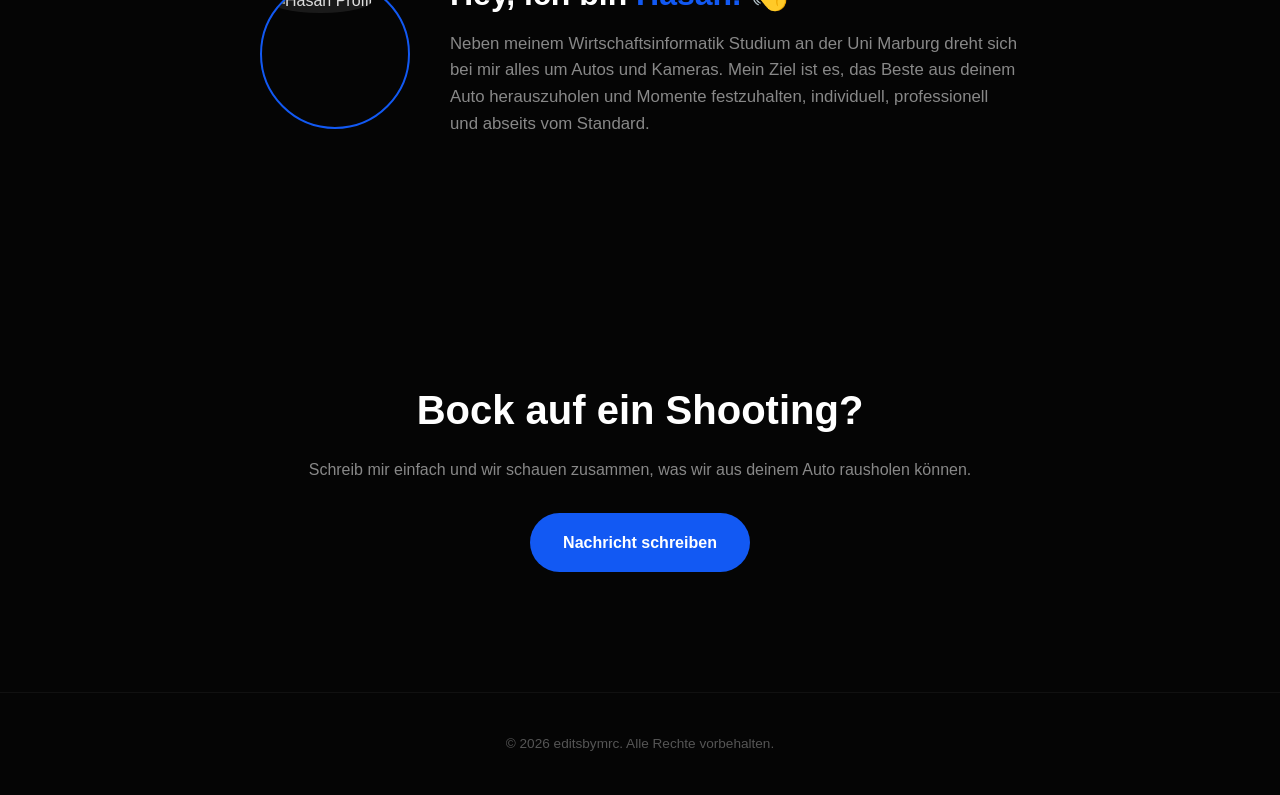
==== commit 4b8eef65: "rechtschreibung" ====
--- a/index.html
+++ b/index.html
@@ -29,8 +29,8 @@
     <section class="hero framer-reveal">
         <h1 class="letter-reveal">Auto Shootings auf dem <span class="accent-text">nächsten Level.</span></h1>
 
-        <p>Du willst mehr als nur Standard? Keine einfachen Handyfotos, sondern professionelle Fotos? Dann bist du hier richatig!</p>
-        <div class="hero-buttons">
+        <p>Du willst mehr als nur Standard? Keine einfachen Handyfotos, sondern professionelle Fotos? Dann bist du hier !</p>
+        <div class="hero-buttons">richtig
             <a href="mailto:hasanmeric2204@gmail.com" class="btn-primary">Jetzt Shooting anfragen</a>
         </div>
     </section>
--- a/css/style.css
+++ b/css/style.css
@@ -79,12 +79,10 @@
 
 /* --- HERO SECTION --- */
 .hero {
-    padding: 130px 20px 30px 20px; /* Leichtes Padding nach unten hinzugefügt */
+    padding: 130px 20px 30px 20px;
     text-align: center;
     max-width: 800px;
     margin: 0 auto;
-
-    /* Der Schutzschild bleibt: */
     position: relative;
     z-index: 100;
 }
@@ -147,21 +145,16 @@
 /* =========================================
    SCROLL-WHEEL GALERIE (Desktop)
    ========================================= */
-.wheel-section { height: 400vh; margin-top: 0; position: relative; } /* Negativen margin entfernt! */
+.wheel-section { height: 400vh; margin-top: 0; position: relative; }
 
 .wheel-sticky { position: sticky; top: 0; height: 100vh; width: 100%; overflow: hidden; background-color: #050505; }
 
 .wheel-container {
     position: absolute;
-
-    /* DER MAGISCHE MATH-FIX FÜR ULTRAWIDE/4K MONITORE:
-       Berechnet den Abstand so, dass die Bilder IMMER unter dem Button bleiben! */
     bottom: calc(-100vw + 100vh - 550px);
-
     left: 50%; width: 100vw; height: 100vw;
     margin-left: -50vw; border-radius: 50%; transition: transform 0.1s linear;
 }
-
 .wheel-item {
     position: absolute; top: -160px; left: 50%; width: 240px; margin-left: -120px;
     transform-origin: center calc(50vw + 160px); transform: rotate(calc(var(--i) * 30deg));
@@ -346,9 +339,10 @@
     margin-bottom: 5px;
 }
 
+/* FIX: Nur noch EIN sauberer Container-Block ohne falsches Padding */
 .card-stack-container {
     max-width: 1000px;
-    margin: 0 auto 100px auto;
+    margin: 0 auto;
     padding: 0 20px;
     position: relative;
     display: flex;
@@ -372,10 +366,6 @@
     transition: filter 0.3s ease;
 }
 
-.card-stack-container .card-stack-item:last-child {
-    margin-bottom: 50vh;
-}
-
 .card-stack-item img {
     width: 100%;
     height: 100%;
@@ -389,11 +379,16 @@
     transform: scale(1.03);
 }
 
+/* FIX: DAS ist die magische Rutsche! margin-bottom zwingt das Bild, weiter zu gleiten. */
+.card-stack-container .card-stack-item:last-child {
+    margin-bottom: 30vh;
+}
+
 .download-cta-section {
     max-width: 800px;
 
-    /* FIX: -40vh zieht den Block hoch in die leere "Spur" des letzten Bildes! */
-    margin: -40vh auto 100px auto;
+    /* FIX: Ein ganz normaler, sanfter Abstand nach oben. Kein Überlappen mehr! */
+    margin: 5vh auto 100px auto;
 
     padding: 60px 30px;
     text-align: center;
@@ -403,10 +398,8 @@
     border-radius: 16px;
     border: 1px solid rgba(255, 255, 255, 0.05);
     box-shadow: 0 20px 40px rgba(0,0,0,0.5);
-
-    /* Zieht die Box in den Vordergrund, falls sie das letzte Bild leicht überlappt */
     position: relative;
-    z-index: 20;
+    z-index: 50;
 }
 
 
@@ -483,7 +476,6 @@
     .nav-container { flex-direction: column; gap: 15px; padding: 15px; }
     nav ul { gap: 20px; }
 
-    /* FIX: Auch hier auf dem Handy extrem nach oben gezogen */
     .hero { padding: 110px 20px 0px 20px !important; }
     .hero h1 { font-size: 2.2rem; }
     .hero p { font-size: 1rem; margin-bottom: 10px; }
@@ -492,7 +484,16 @@
 
     /* === Horizontal Swipe Carousel fürs Handy === */
     .wheel-blur-overlay { display: none; }
-    .wheel-section { height: auto; padding: 0 0 40px 0; margin: -20px 0 40px 0; overflow: hidden; position: relative; }
+
+    .wheel-section {
+        height: auto;
+        padding: 0 0 40px 0;
+        margin: 20px 0 40px 0;
+        overflow: visible;
+        position: relative;
+        z-index: 105;
+    }
+
     .wheel-sticky { position: relative; height: auto; overflow: visible; background-color: transparent; }
 
     .wheel-container {
@@ -509,16 +510,12 @@
         gap: 15px;
         overflow-x: auto;
         scroll-snap-type: x mandatory;
-
-        /* DIE KUGELSICHERE ZENTRIERUNG FÜR HANDYS */
         padding: 0 !important;
-
         -webkit-overflow-scrolling: touch;
         scrollbar-width: none;
         scroll-behavior: smooth;
     }
 
-    /* Unsichtbare Blöcke zwingen das erste Bild exakt in die Mitte */
     .wheel-container::before,
     .wheel-container::after {
         content: '';
@@ -662,18 +659,21 @@
     }
 
     .card-stack-item {
-        top: 18vh; /* FIX: Schützt die Karte davor, oben abgeschnitten zu werden */
+        top: 18vh;
         width: 100%;
         height: auto;
         aspect-ratio: 2 / 3;
         border-radius: 16px;
+        /* FIX FÜRS HANDY: Auch hier sorgt der Margin für die Gleitschiene! */
         margin-bottom: 80vh;
     }
 
     .download-cta-section {
         padding: 40px 25px !important;
         width: calc(100% - 40px) !important;
-        margin: -40vh auto 60px auto !important;
+
+        /* FIX: Auch hier der normale, natürliche Abstand */
+        margin: 5vh auto 60px auto !important;
     }
 
     .download-cta-section h3 {
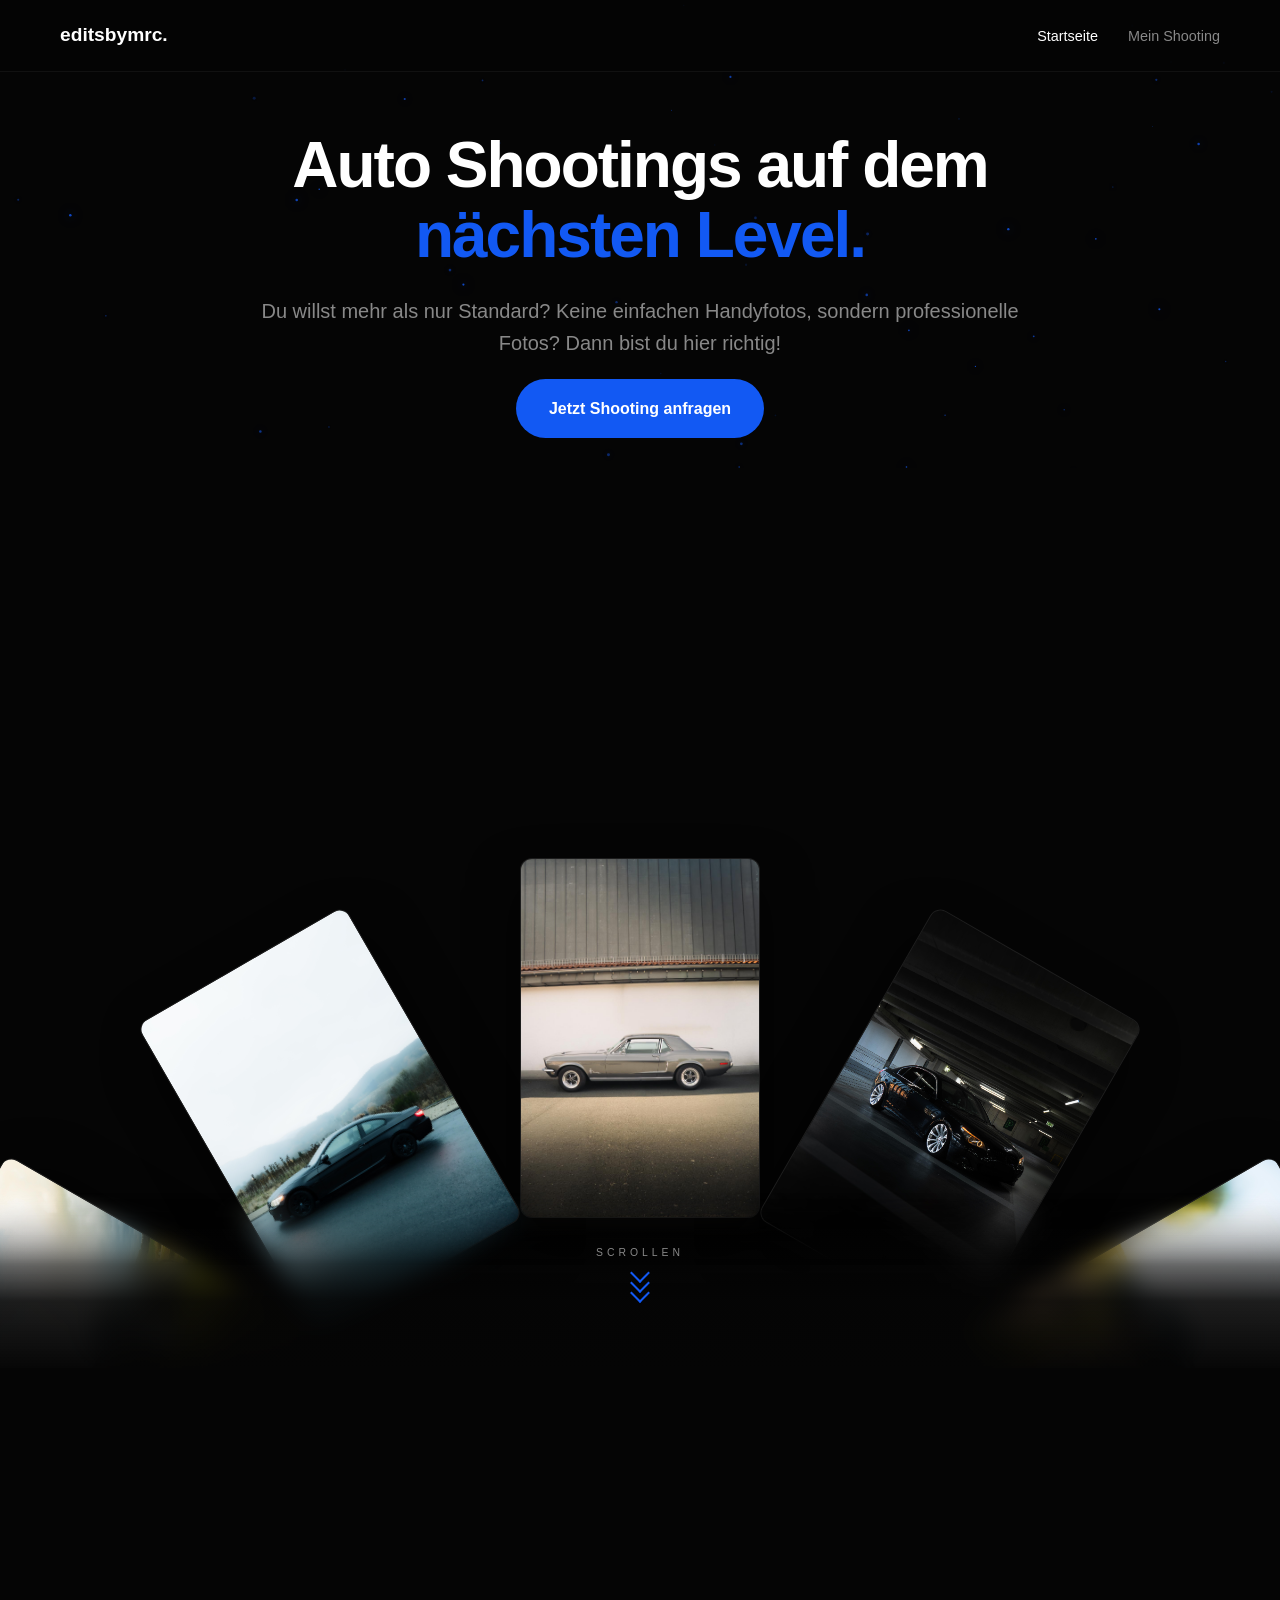
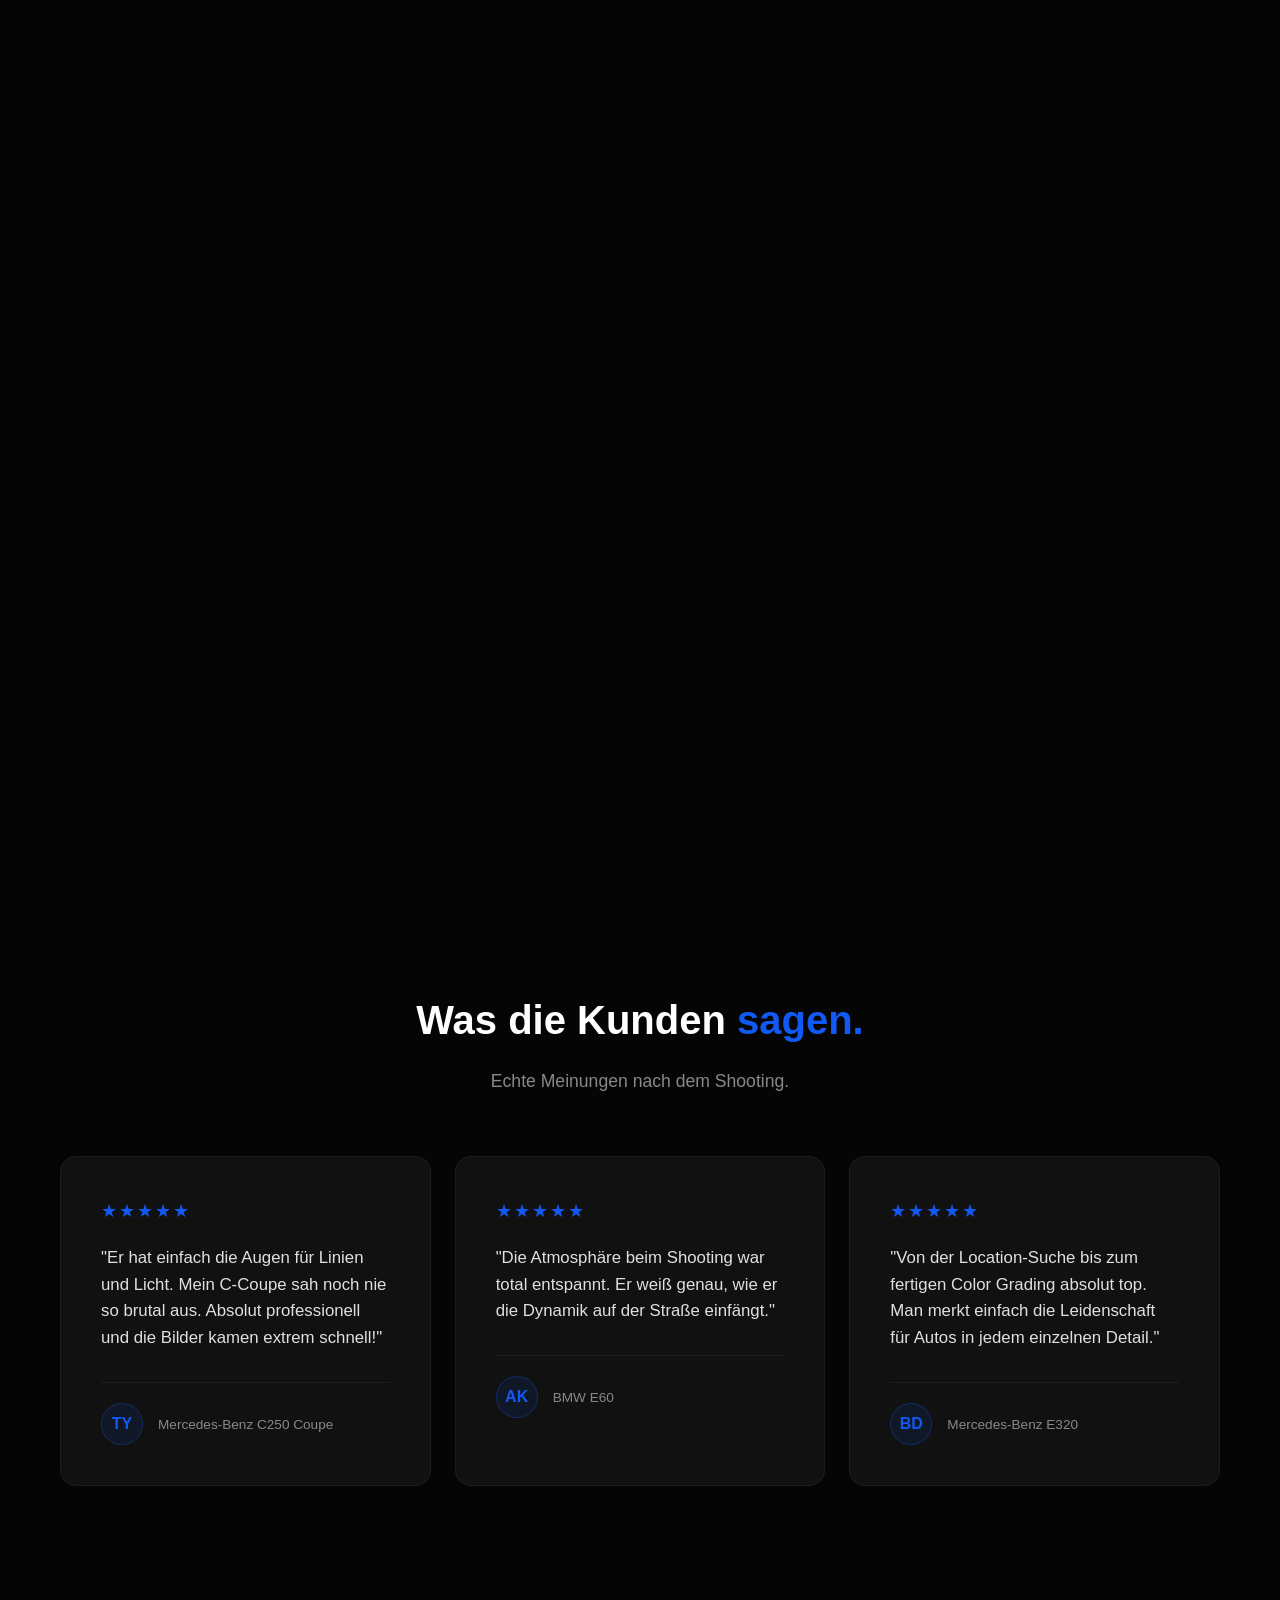
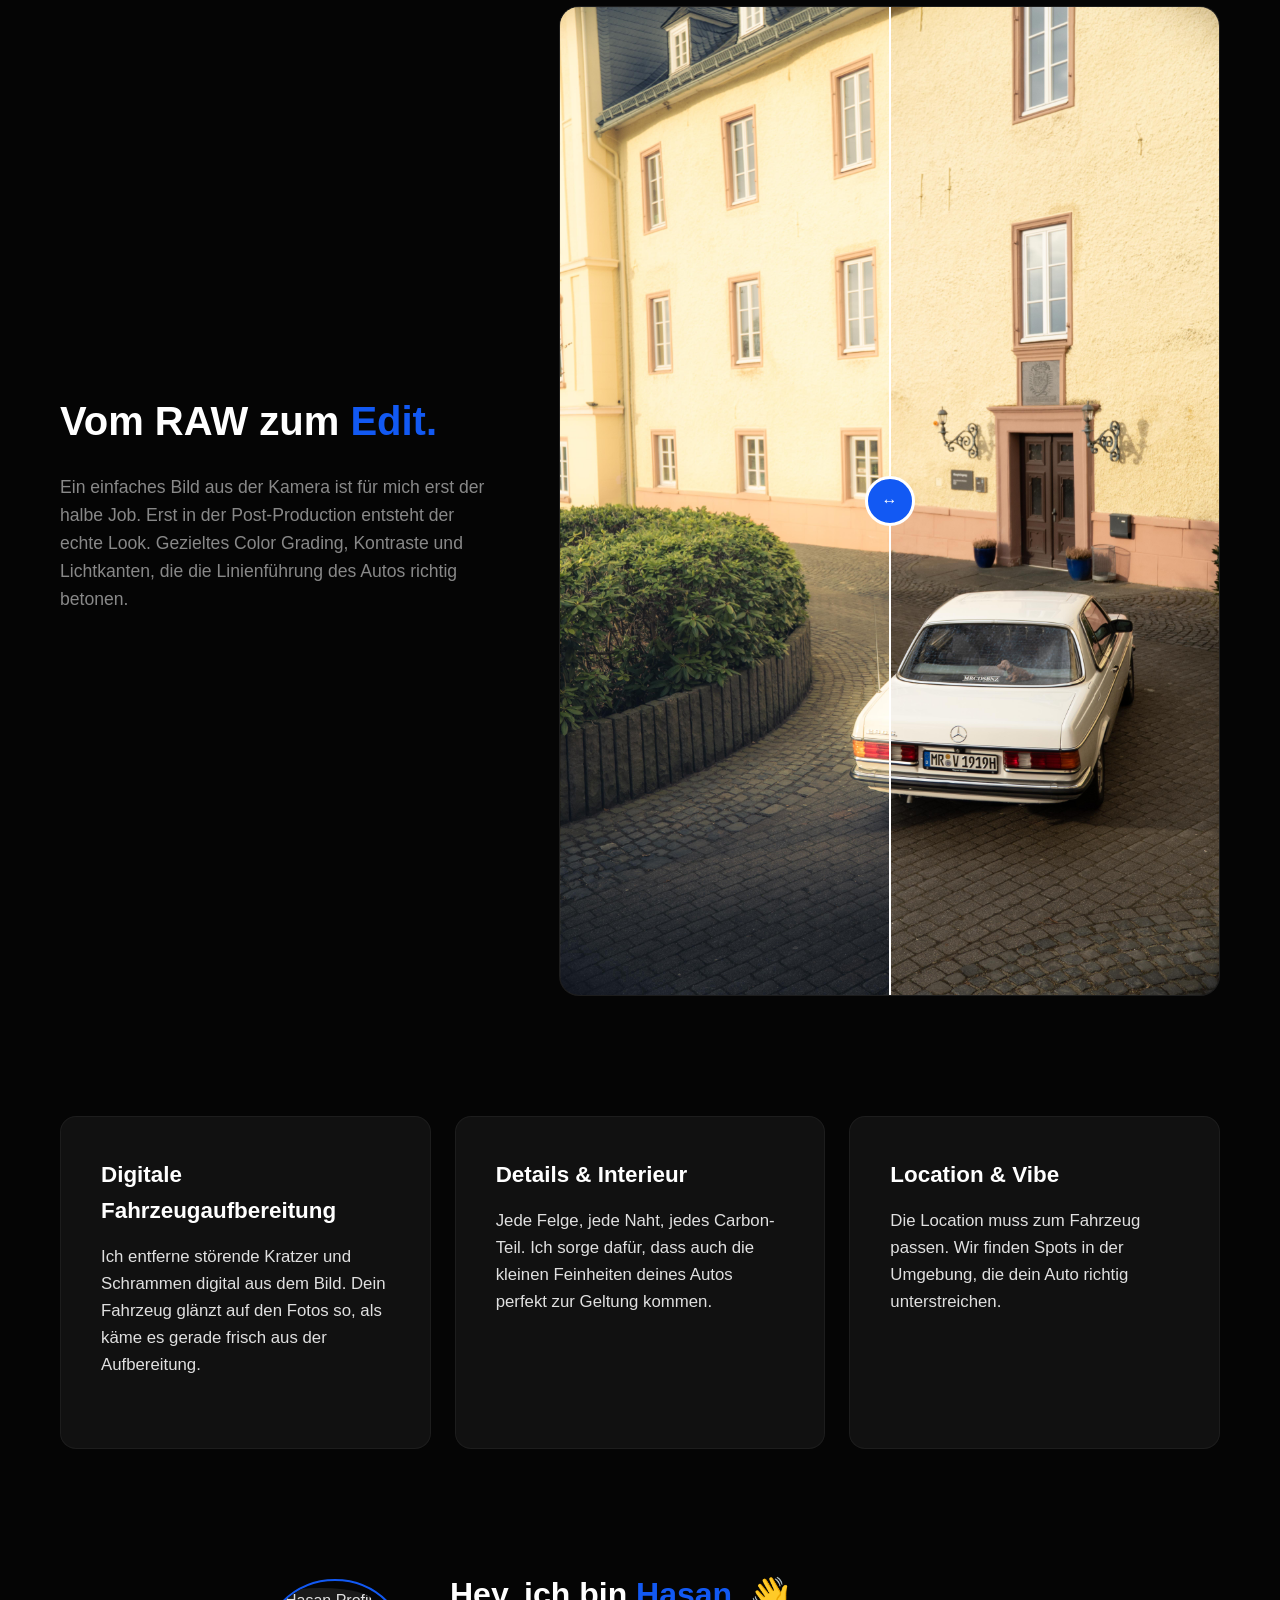
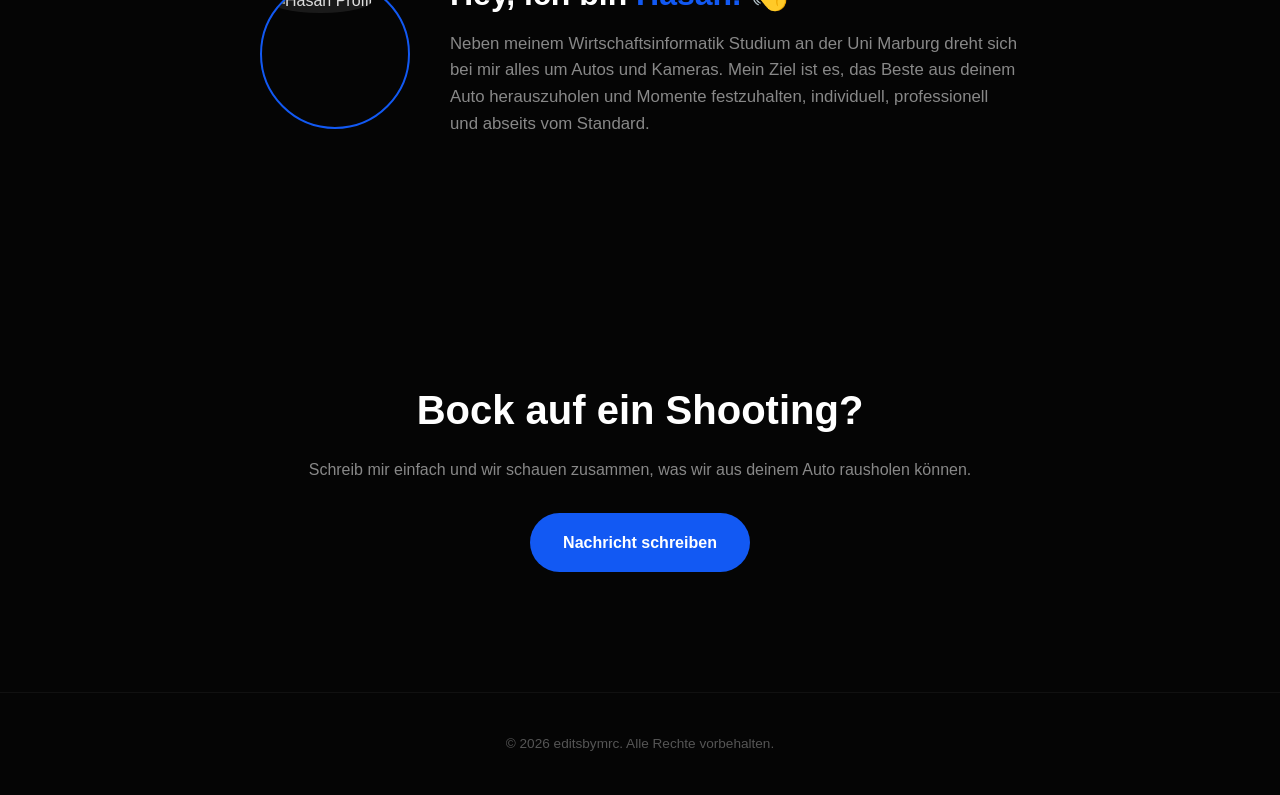
==== commit 47be2101: "rechtschreibung" ====
--- a/index.html
+++ b/index.html
@@ -29,8 +29,8 @@
     <section class="hero framer-reveal">
         <h1 class="letter-reveal">Auto Shootings auf dem <span class="accent-text">nächsten Level.</span></h1>
 
-        <p>Du willst mehr als nur Standard? Keine einfachen Handyfotos, sondern professionelle Fotos? Dann bist du hier !</p>
-        <div class="hero-buttons">richtig
+        <p>Du willst mehr als nur Standard? Keine einfachen Handyfotos, sondern professionelle Fotos? Dann bist du hier richtig!</p>
+        <div class="hero-buttons">
             <a href="mailto:hasanmeric2204@gmail.com" class="btn-primary">Jetzt Shooting anfragen</a>
         </div>
     </section>
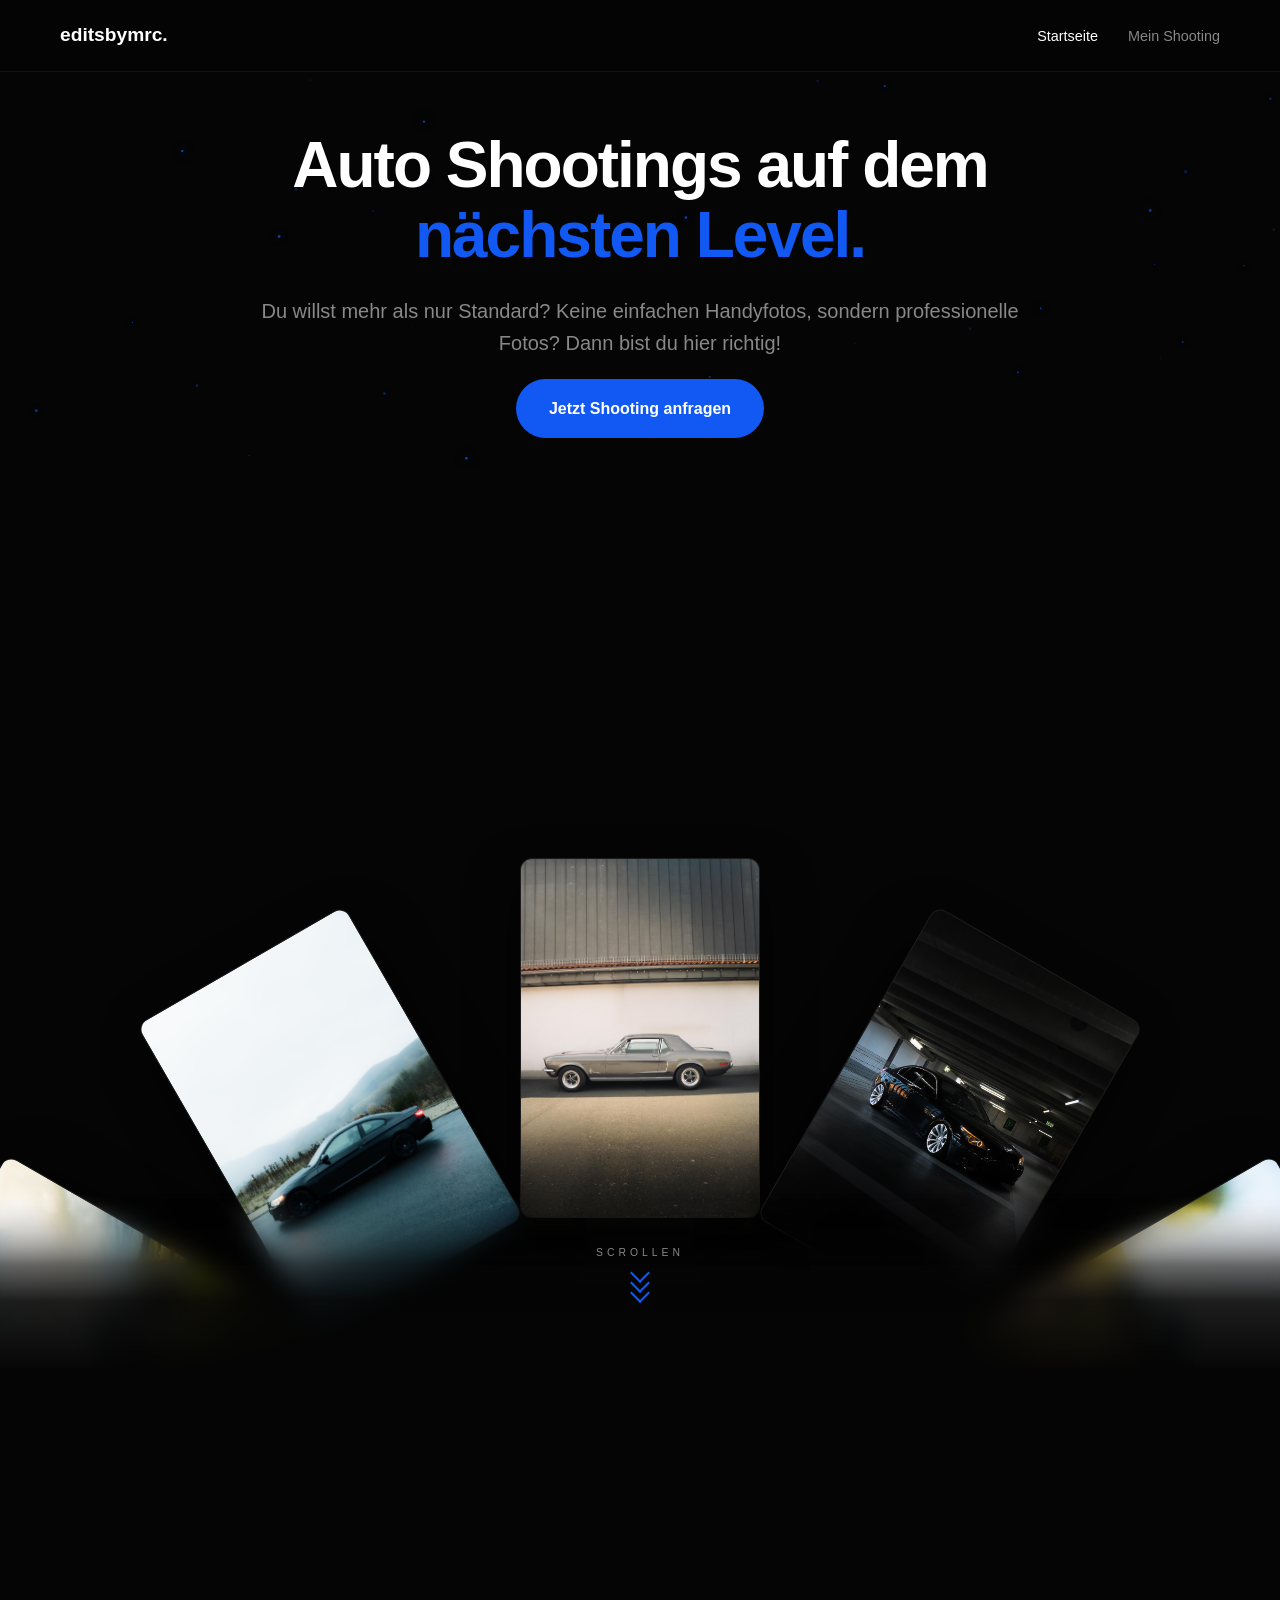
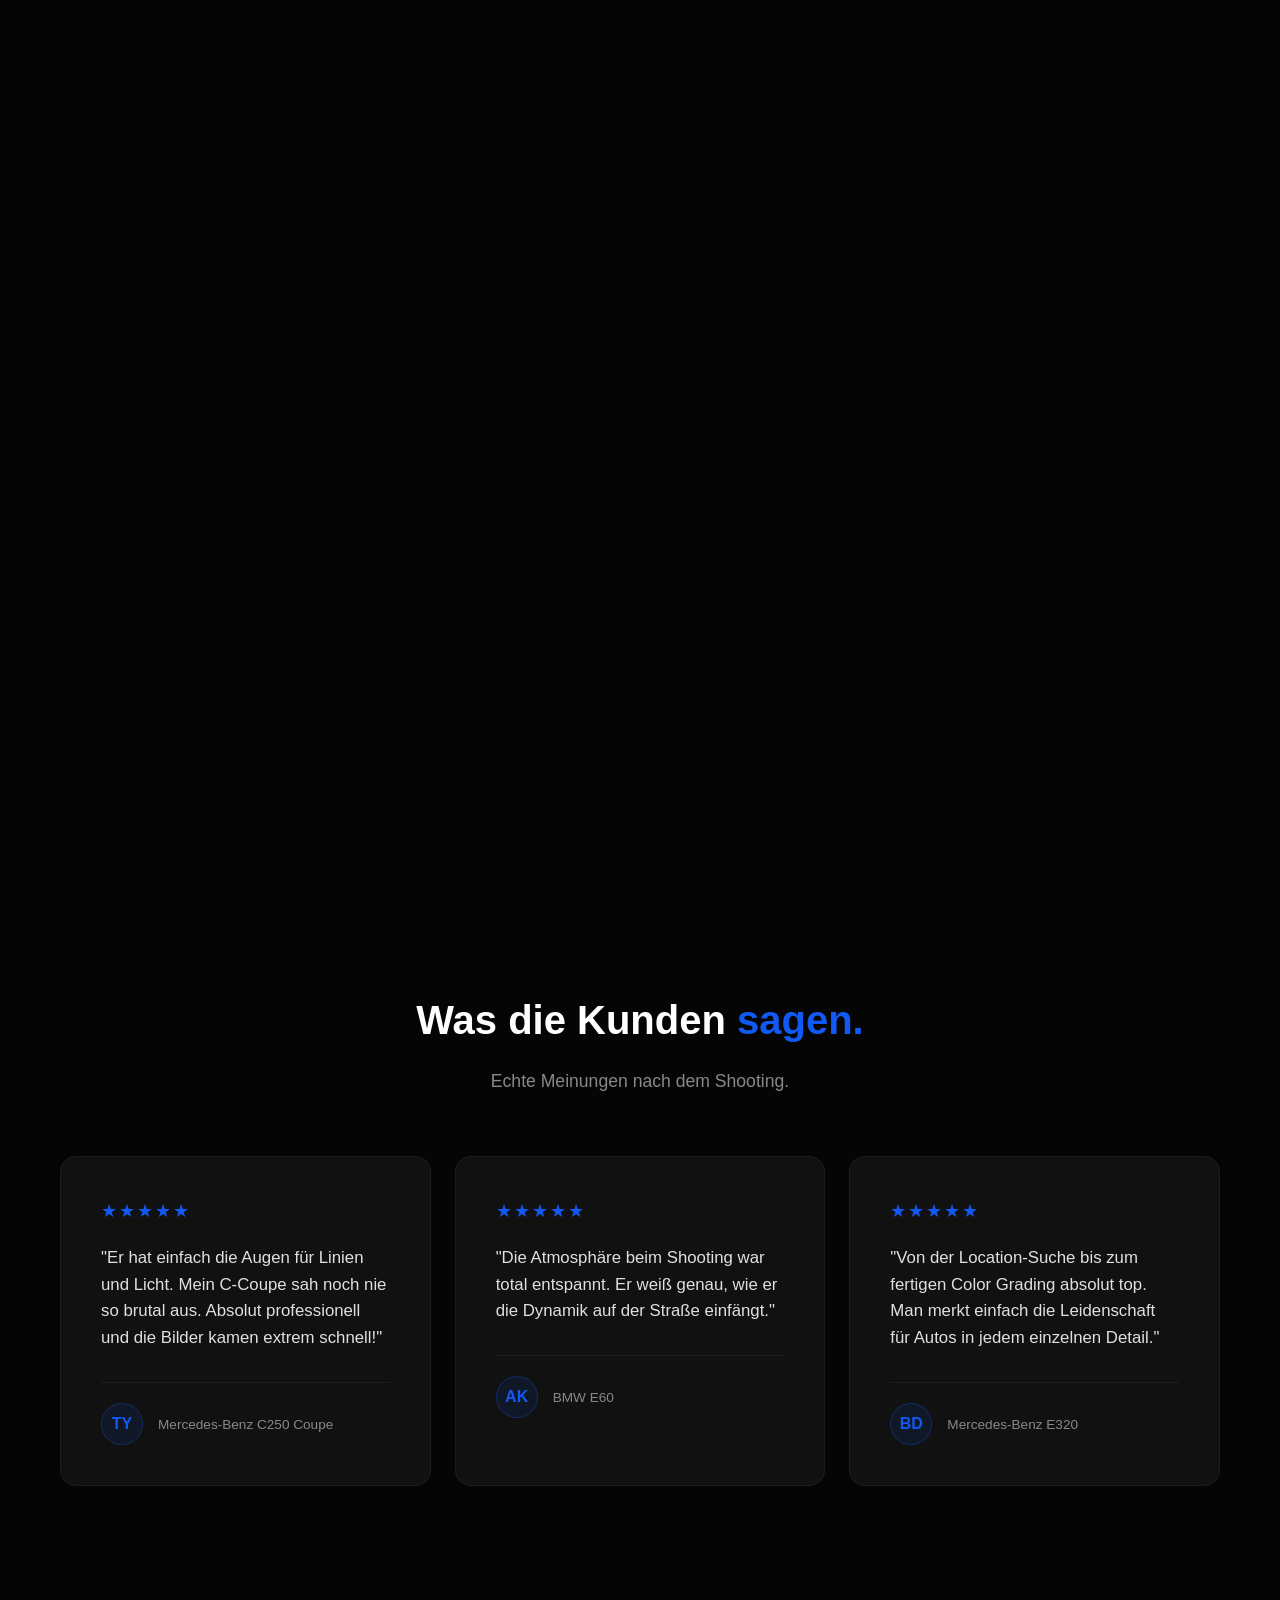
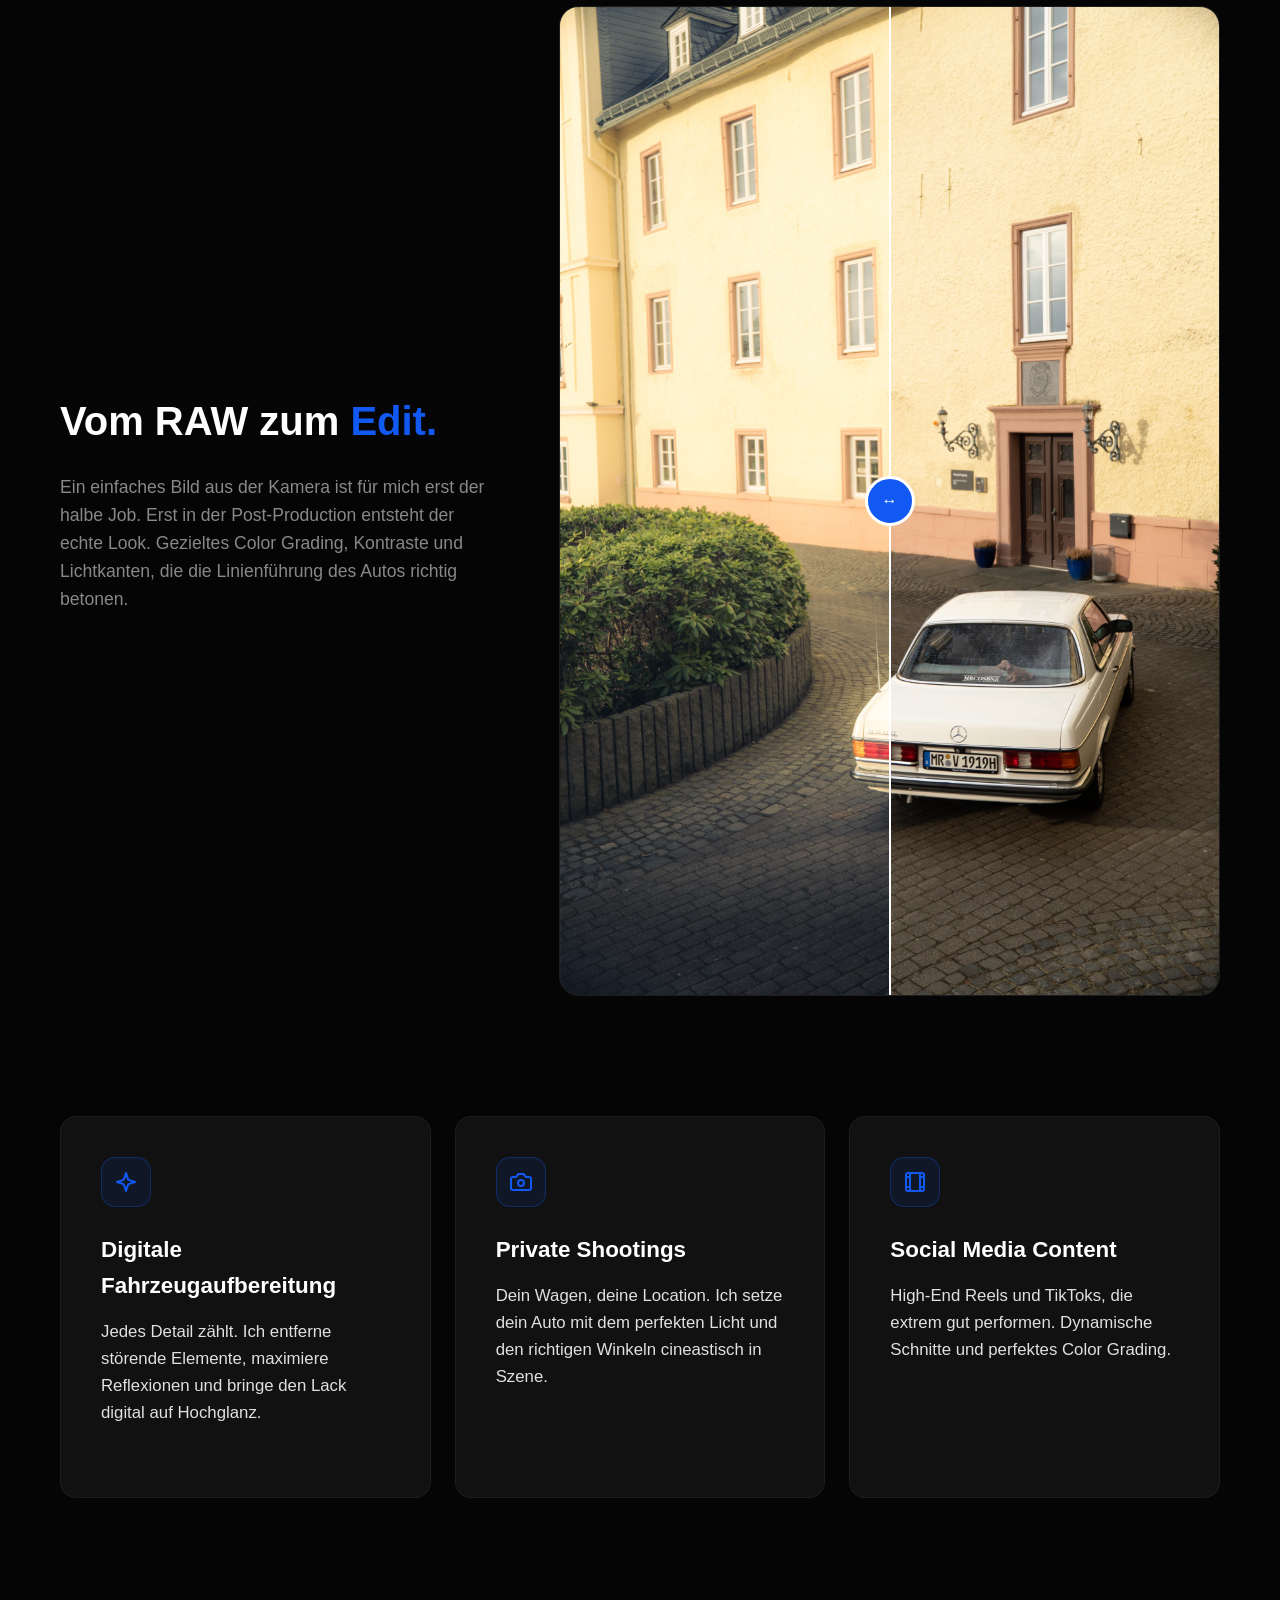
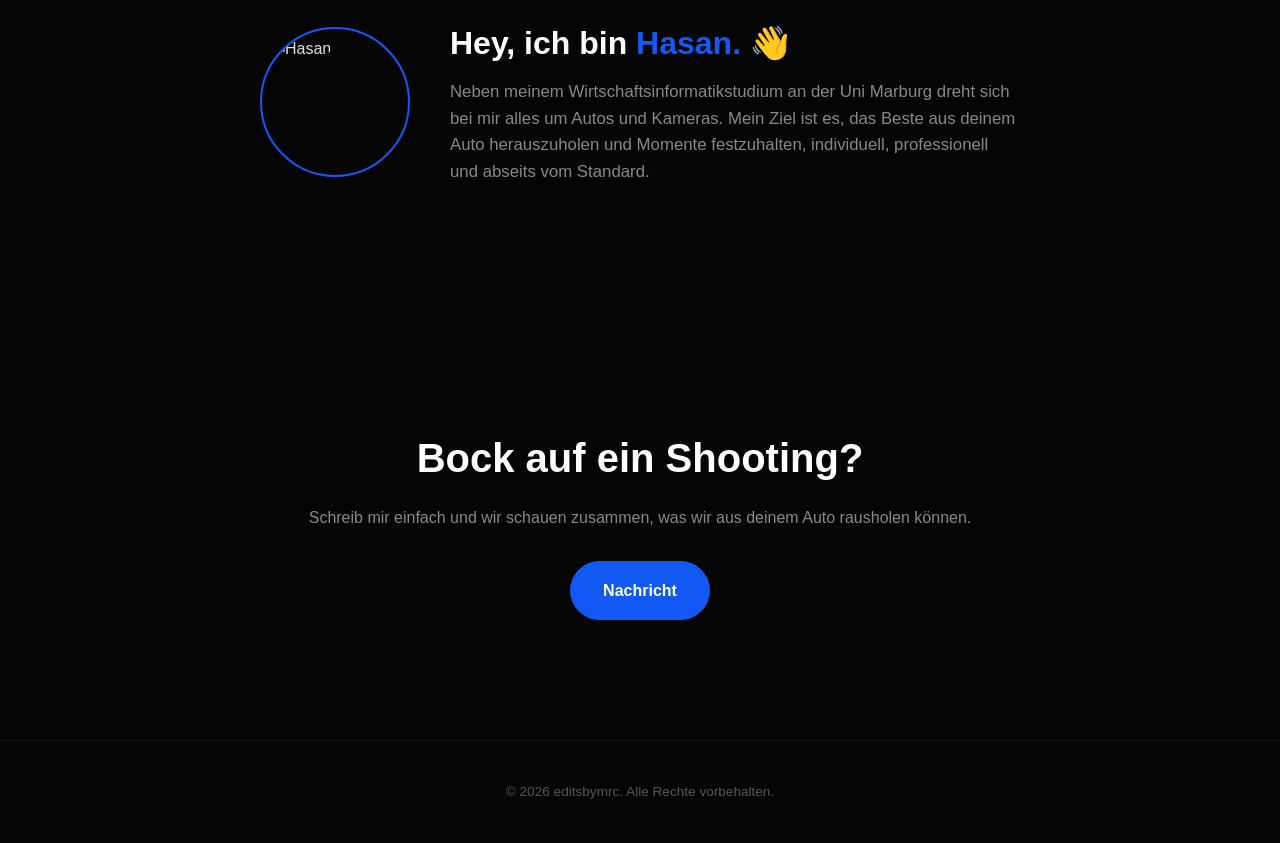
==== commit 2fd44c83: "anpassungen auch fürs Handy" ====
--- a/index.html
+++ b/index.html
@@ -31,8 +31,7 @@
 
         <p>Du willst mehr als nur Standard? Keine einfachen Handyfotos, sondern professionelle Fotos? Dann bist du hier richtig!</p>
         <div class="hero-buttons">
-            <a href="mailto:hasanmeric2204@gmail.com" class="btn-primary">Jetzt Shooting anfragen</a>
-        </div>
+            <a href="https://ig.me/m/editsbymrc" target="_blank" class="btn-primary">Jetzt Shooting anfragen</a>        </div>
     </section>
 
     <section class="wheel-section">
@@ -159,37 +158,58 @@
         </div>
     </section>
 
-    <section class="services-section">
+    <div class="services-section">
+
         <div class="service-card framer-reveal">
+            <div class="service-icon">
+                <svg viewBox="0 0 24 24">
+                    <path d="m12 3-1.912 5.813a2 2 0 0 1-1.275 1.275L3 12l5.813 1.912a2 2 0 0 1 1.275 1.275L12 21l1.912-5.813a2 2 0 0 1 1.275-1.275L21 12l-5.813-1.912a2 2 0 0 1-1.275-1.275L12 3Z"/>
+                </svg>
+            </div>
             <h3>Digitale Fahrzeugaufbereitung</h3>
-            <p>Ich entferne störende Kratzer und Schrammen digital aus dem Bild. Dein Fahrzeug glänzt auf den Fotos so, als käme es gerade frisch aus der Aufbereitung.</p>
-        </div>
+            <p>Jedes Detail zählt. Ich entferne störende Elemente, maximiere Reflexionen und bringe den Lack digital auf Hochglanz.</p>
+        </div>
+
         <div class="service-card framer-reveal">
-            <h3>Details & Interieur</h3>
-            <p>Jede Felge, jede Naht, jedes Carbon-Teil. Ich sorge dafür, dass auch die kleinen Feinheiten deines Autos perfekt zur Geltung kommen.</p>
-        </div>
+            <div class="service-icon">
+                <svg viewBox="0 0 24 24">
+                    <path d="M14.5 4h-5L7 7H4a2 2 0 0 0-2 2v9a2 2 0 0 0 2 2h16a2 2 0 0 0 2-2V9a2 2 0 0 0-2-2h-3l-2.5-3z"/>
+                    <circle cx="12" cy="13" r="3"/>
+                </svg>
+            </div>
+            <h3>Private Shootings</h3>
+            <p>Dein Wagen, deine Location. Ich setze dein Auto mit dem perfekten Licht und den richtigen Winkeln cineastisch in Szene.</p>
+        </div>
+
         <div class="service-card framer-reveal">
-            <h3>Location & Vibe</h3>
-            <p>Die Location muss zum Fahrzeug passen. Wir finden Spots in der Umgebung, die dein Auto richtig unterstreichen.</p>
-        </div>
-    </section>
+            <div class="service-icon">
+                <svg viewBox="0 0 24 24">
+                    <rect width="18" height="18" x="3" y="3" rx="2"/>
+                    <path d="M7 3v18"/><path d="M17 3v18"/><path d="M3 7h4"/><path d="M3 17h4"/><path d="M17 7h4"/><path d="M17 17h4"/>
+                </svg>
+            </div>
+            <h3>Social Media Content</h3>
+            <p>High-End Reels und TikToks, die extrem gut performen. Dynamische Schnitte und perfektes Color Grading.</p>
+        </div>
+
+    </div>
 
     <section class="about-section framer-reveal">
+
         <div class="about-img-wrapper">
-            <img src="assets/img/FullSizeRender.jpg" alt="Hasan Profil" style="background-color: #1a1a1a;">
-        </div>
+            <img src="assets/img/profilbild.jpg" alt="Hasan"> </div>
+
         <div class="about-info">
             <h2>Hey, ich bin <span class="accent-text">Hasan.</span> 👋</h2>
-            <p>Neben meinem Wirtschaftsinformatik Studium an der Uni Marburg dreht sich bei mir alles um Autos und Kameras. Mein Ziel ist es, das Beste aus deinem Auto herauszuholen und Momente festzuhalten, individuell, professionell und abseits vom Standard.</p>
-        </div>
+            <p>Neben meinem Wirtschaftsinformatikstudium an der Uni Marburg dreht sich bei mir alles um Autos und Kameras. Mein Ziel ist es, das Beste aus deinem Auto herauszuholen und Momente festzuhalten, individuell, professionell und abseits vom Standard.</p>
+        </div>
+
     </section>
 
     <section class="final-cta framer-reveal">
         <h2>Bock auf ein Shooting?</h2>
         <p>Schreib mir einfach und wir schauen zusammen, was wir aus deinem Auto rausholen können.</p>
-        <a href="mailto:hasanmeric2204@gmail.com" class="btn-primary">Nachricht schreiben</a>
-    </section>
-</main>
+        <a href="https://ig.me/m/editsbymrc" target="_blank" class="btn-primary">Nachricht</a></main>
 
 <div id="lightbox" class="lightbox">
     <span class="lightbox-close">&times;</span>
--- a/css/style.css
+++ b/css/style.css
@@ -280,6 +280,39 @@
 .slider-line { position: absolute; top: 0; left: 50%; width: 2px; height: 100%; background: white; z-index: 3; transform: translateX(-50%); }
 .slider-button { position: absolute; top: 50%; left: 50%; width: 50px; height: 50px; background: #1259f3; border-radius: 50%; display: flex; justify-content: center; align-items: center; z-index: 4; transform: translate(-50%, -50%); border: 3px solid white; color: white; font-weight: bold; animation: buttonPulse 3s infinite}
 
+/* --- SERVICE ICONS --- */
+.service-icon {
+    width: 50px;
+    height: 50px;
+    background: rgba(18, 89, 243, 0.1); /* Zartes, transparentes Blau */
+    border: 1px solid rgba(18, 89, 243, 0.3); /* Leichte blaue Kontur */
+    border-radius: 14px;
+    display: flex;
+    align-items: center;
+    justify-content: center;
+    margin-bottom: 25px; /* Abstand zur Überschrift */
+    color: #1259f3; /* Deine Akzentfarbe für das Icon selbst */
+    transition: all 0.4s ease;
+}
+
+/* Lässt das Icon leuchten, wenn man mit der Maus über die Karte fährt */
+.service-card:hover .service-icon {
+    background: #1259f3;
+    color: #fff;
+    box-shadow: 0 0 20px rgba(18, 89, 243, 0.4);
+    transform: scale(1.05) rotate(-5deg);
+}
+
+.service-icon svg {
+    width: 24px;
+    height: 24px;
+    stroke: currentColor;
+    stroke-width: 2;
+    fill: none;
+    stroke-linecap: round;
+    stroke-linejoin: round;
+}
+
 /* --- ABOUT & FINAL CTA --- */
 .about-section { display: flex; align-items: center; max-width: 800px; margin: 120px auto; gap: 40px; padding: 0 20px; }
 .about-img-wrapper { width: 150px; height: 150px; border-radius: 50%; border: 2px solid #1259f3; overflow: hidden; flex-shrink: 0; padding: 7px; background-color: #050505; }
@@ -476,11 +509,21 @@
     .nav-container { flex-direction: column; gap: 15px; padding: 15px; }
     nav ul { gap: 20px; }
 
-    .hero { padding: 110px 20px 0px 20px !important; }
-    .hero h1 { font-size: 2.2rem; }
-    .hero p { font-size: 1rem; margin-bottom: 10px; }
-
-    .text-glow-pulse { margin-bottom: 25px !important; }
+    /* === MOBILE HERO BEREICH (Mehr Luft zum Atmen) === */
+    .hero {
+        padding: 140px 20px 0px 20px !important; /* Zieht den ganzen Block etwas weiter runter von der Glas-Navi */
+    }
+    .hero h1 {
+        font-size: 2.2rem;
+        margin-bottom: 20px; /* Schön viel Platz unter der fetten Überschrift */
+    }
+    .hero p {
+        font-size: 1rem;
+        margin-bottom: 25px; /* Text klebt nicht mehr am Slogan */
+    }
+    .text-glow-pulse {
+        margin-bottom: 45px !important; /* Gibt dem Button ordentlich Freiraum nach oben */
+    }
 
     /* === Horizontal Swipe Carousel fürs Handy === */
     .wheel-blur-overlay { display: none; }
@@ -749,4 +792,34 @@
 @keyframes zoomIn {
     from { transform: scale(0.95); opacity: 0; }
     to { transform: scale(1); opacity: 1; }
+}
+/* =========================================
+   ANIMIERTES SCHLOSS (Kunden-Login)
+   ========================================= */
+.locked-heading {
+    display: flex;
+    align-items: center;
+    justify-content: center;
+    gap: 15px; /* Abstand zwischen Schloss und Text */
+}
+
+.lock-icon {
+    width: 45px;
+    height: 45px;
+    color: #1259f3;
+    /* FIX: Neue Schwebe-Animation eingebunden */
+    animation: lockFloat 2.5s infinite alternate ease-in-out;
+}
+
+/* Die neue, fließende Auf- und Ab-Bewegung */
+@keyframes lockFloat {
+    0% {
+        transform: translateY(5px); /* Startet leicht unten */
+        filter: drop-shadow(0 2px 8px rgba(18, 89, 243, 0.4));
+    }
+    100% {
+        transform: translateY(-5px); /* Schwebt nach oben */
+        /* Schatten wandert nach unten und wird weicher, für echten 3D-Look */
+        filter: drop-shadow(0 15px 15px rgba(18, 89, 243, 0.6));
+    }
 }
